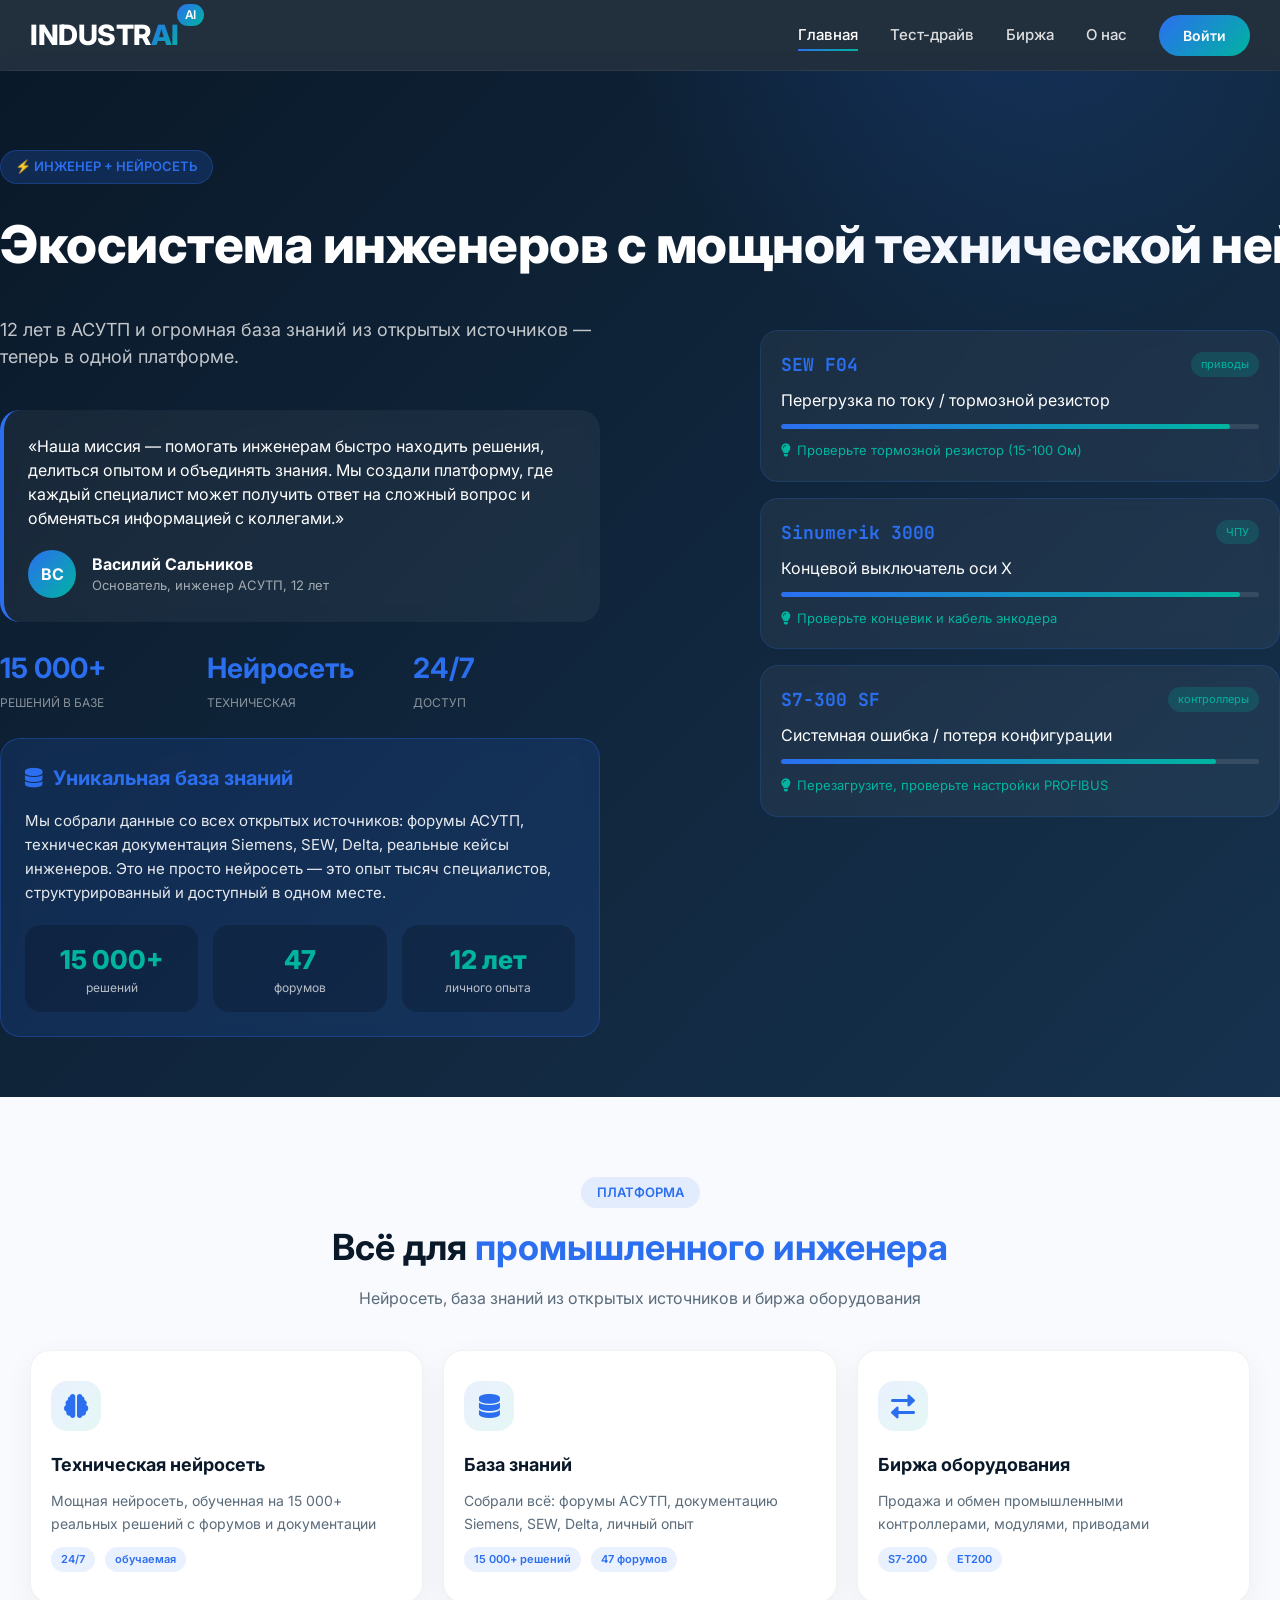
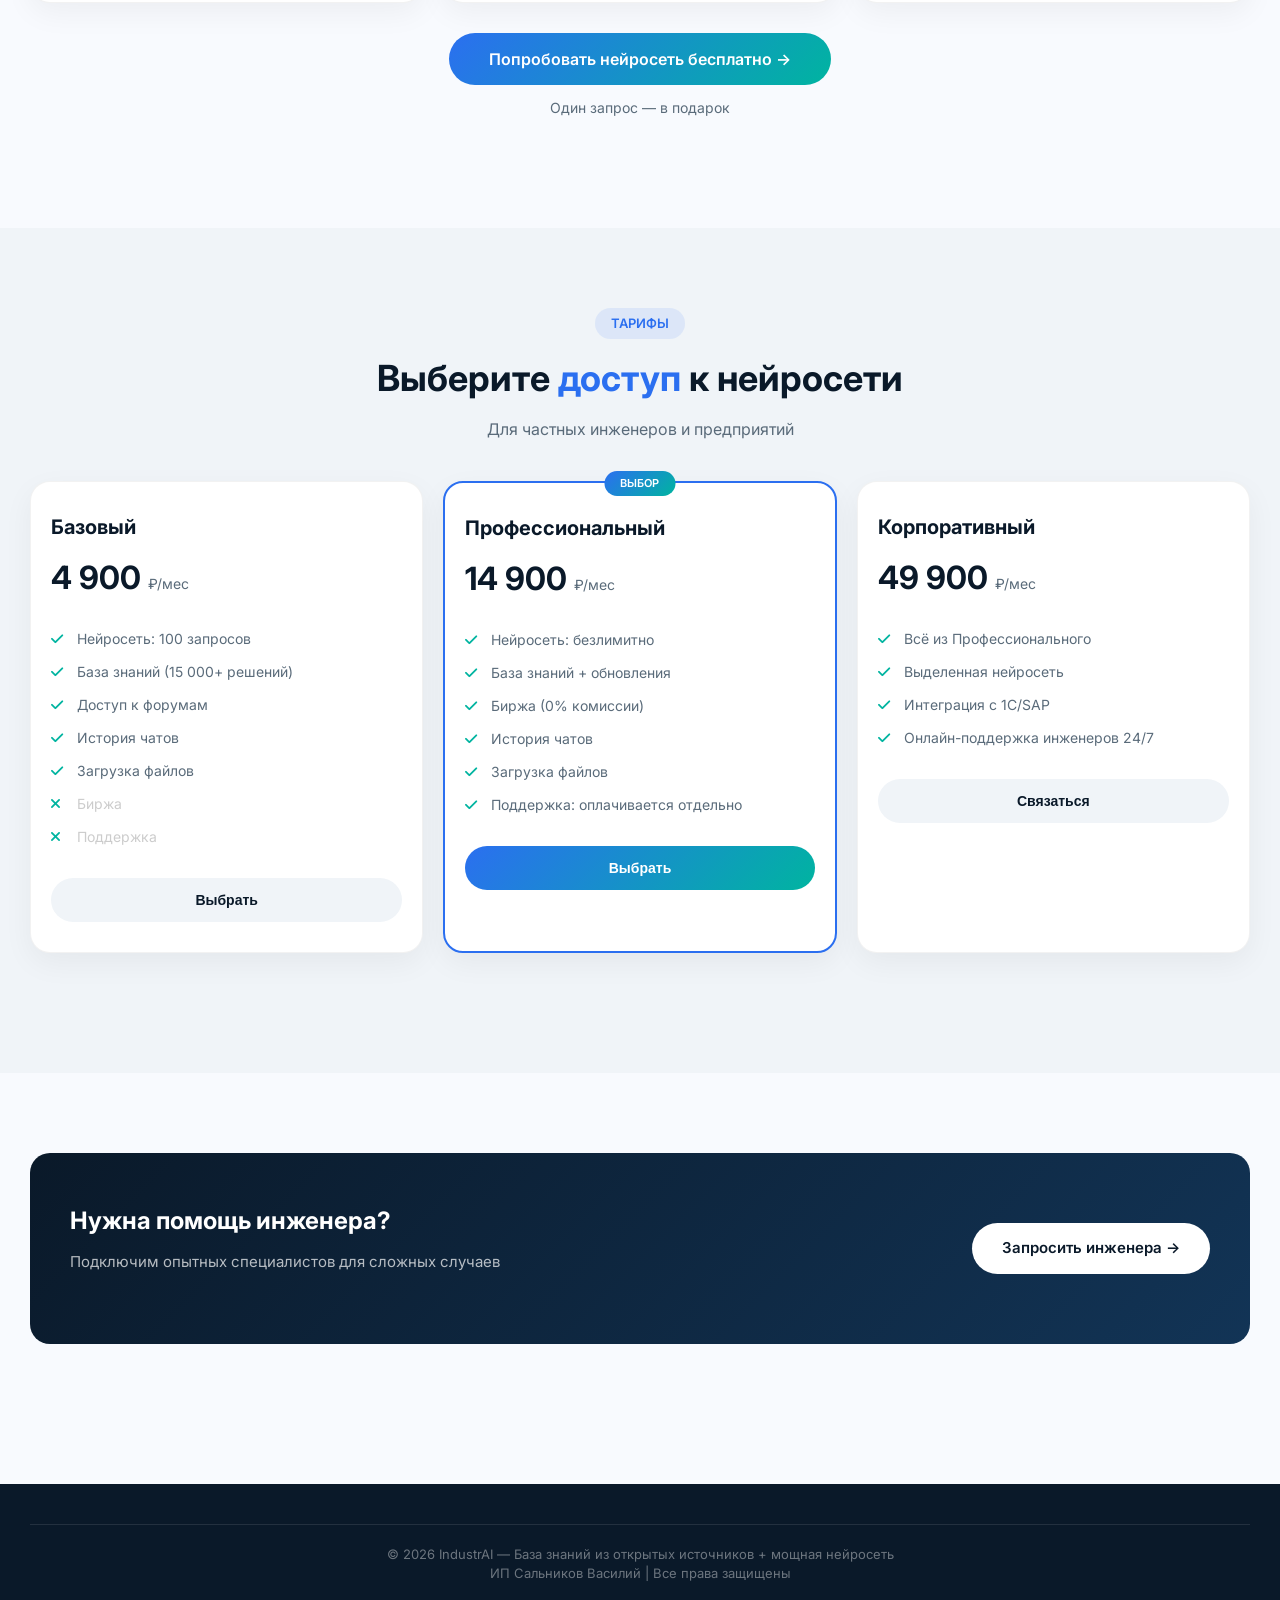
==== index.html @ b63effa8 "Update index.html" ====
<!DOCTYPE html>
<html lang="ru">
<head>
    <meta charset="UTF-8">
    <meta name="viewport" content="width=device-width, initial-scale=1.0, maximum-scale=1.0, user-scalable=yes">
    
    <!-- Мета-теги -->
    <meta name="copyright" content="IndustrAI - Василий Сальников, 2026. Все права защищены">
    <meta name="author" content="Василий Сальников">
    
    <!-- Favicon -->
    <link rel="icon" href="data:image/svg+xml,<svg xmlns='http://www.w3.org/2000/svg' viewBox='0 0 100 100'><rect width='100' height='100' rx='20' fill='%232B6FF0'/><text x='50' y='70' font-size='70' text-anchor='middle' fill='white' font-family='Arial' font-weight='bold'>IA</text></svg>">
    
    <title>IndustrAI — экосистема инженеров</title>
    
    <!-- Fonts -->
    <link rel="preconnect" href="https://fonts.googleapis.com">
    <link rel="preconnect" href="https://fonts.gstatic.com" crossorigin>
    <link href="https://fonts.googleapis.com/css2?family=Inter:wght@300;400;500;600;700;800&family=JetBrains+Mono:wght@400;500&display=swap" rel="stylesheet">
    
    <!-- Font Awesome -->
    <link rel="stylesheet" href="https://cdnjs.cloudflare.com/ajax/libs/font-awesome/6.0.0-beta3/css/all.min.css">
    
    <style>
        /* ===== ОСНОВНЫЕ СТИЛИ ===== */
        * {
            margin: 0;
            padding: 0;
            box-sizing: border-box;
        }
        
        body {
            font-family: 'Inter', sans-serif;
            background-color: #F8FAFE;
            color: #0A1929;
            line-height: 1.5;
            overflow-x: hidden;
            -webkit-tap-highlight-color: transparent;
        }
        
        .container {
            max-width: 1400px;
            margin: 0 auto;
            padding: 0 30px;
        }
        
        @media (min-width: 1600px) {
            .container {
                max-width: 1500px;
            }
        }
        
        /* Анимации */
        @keyframes float {
            0% { transform: translateY(0px); }
            50% { transform: translateY(-8px); }
            100% { transform: translateY(0px); }
        }
        
        @keyframes pulse {
            0% { box-shadow: 0 0 0 0 rgba(43,111,240,0.4); }
            70% { box-shadow: 0 0 0 12px rgba(43,111,240,0); }
            100% { box-shadow: 0 0 0 0 rgba(43,111,240,0); }
        }
        
        @keyframes fadeInUp {
            from { opacity: 0; transform: translateY(30px); }
            to { opacity: 1; transform: translateY(0); }
        }
        
        @keyframes gradientFlow {
            0% { background-position: 0% 50%; }
            50% { background-position: 100% 50%; }
            100% { background-position: 0% 50%; }
        }
        
        /* Навигация */
        .navbar {
            position: fixed;
            top: 0;
            left: 0;
            width: 100%;
            z-index: 1000;
            backdrop-filter: blur(12px);
            background: rgba(10, 25, 41, 0.9);
            border-bottom: 1px solid rgba(255,255,255,0.1);
        }
        
        .nav-container {
            display: flex;
            justify-content: space-between;
            align-items: center;
            height: 70px;
        }
        
        .logo {
            font-size: 24px;
            font-weight: 800;
            color: white;
            text-decoration: none;
            letter-spacing: -0.5px;
            position: relative;
        }
        
        @media (min-width: 768px) {
            .logo {
                font-size: 28px;
            }
        }
        
        .logo span {
            background: linear-gradient(135deg, #2B6FF0, #00B4A0);
            -webkit-background-clip: text;
            -webkit-text-fill-color: transparent;
        }
        
        .logo::after {
            content: 'AI';
            position: absolute;
            top: -10px;
            right: -25px;
            font-size: 12px;
            background: linear-gradient(135deg, #2B6FF0, #00B4A0);
            padding: 2px 8px;
            border-radius: 20px;
            color: white;
            font-weight: 600;
            -webkit-text-fill-color: white;
            animation: float 2s ease-in-out infinite;
        }
        
        .nav-menu {
            display: none;
        }
        
        @media (min-width: 768px) {
            .nav-menu {
                display: flex;
                gap: 32px;
                align-items: center;
            }
        }
        
        .mobile-menu-button {
            display: block;
            color: white;
            font-size: 24px;
            cursor: pointer;
        }
        
        @media (min-width: 768px) {
            .mobile-menu-button {
                display: none;
            }
        }
        
        .nav-link {
            color: rgba(255,255,255,0.85);
            text-decoration: none;
            font-weight: 500;
            transition: 0.3s;
            font-size: 15px;
            cursor: pointer;
            position: relative;
        }
        
        .nav-link::after {
            content: '';
            position: absolute;
            bottom: -5px;
            left: 0;
            width: 0;
            height: 2px;
            background: linear-gradient(135deg, #2B6FF0, #00B4A0);
            transition: width 0.3s;
        }
        
        .nav-link:hover::after,
        .nav-link.active::after {
            width: 100%;
        }
        
        .nav-link:hover,
        .nav-link.active {
            color: white;
        }
        
        .user-info {
            display: flex;
            align-items: center;
            gap: 15px;
        }
        
        .user-name {
            color: white;
            font-size: 14px;
            font-weight: 500;
            background: rgba(255,255,255,0.1);
            padding: 6px 12px;
            border-radius: 30px;
            cursor: pointer;
            transition: 0.3s;
        }
        
        .user-name:hover {
            background: rgba(255,255,255,0.2);
        }
        
        .logout-btn {
            background: rgba(255,255,255,0.15);
            color: white;
            padding: 6px 12px;
            border-radius: 30px;
            font-size: 13px;
            cursor: pointer;
            transition: 0.3s;
            border: 1px solid rgba(255,255,255,0.2);
        }
        
        .logout-btn:hover {
            background: rgba(255,255,255,0.25);
            transform: translateY(-1px);
        }
        
        .nav-button {
            background: linear-gradient(135deg, #2B6FF0, #00B4A0);
            color: white;
            padding: 10px 24px;
            border-radius: 40px;
            text-decoration: none;
            font-weight: 600;
            font-size: 14px;
            transition: 0.3s;
            border: none;
            cursor: pointer;
            animation: pulse 2s infinite;
            display: inline-block;
        }
        
        .nav-button.outline {
            background: transparent;
            border: 2px solid #2B6FF0;
            animation: none;
        }
        
        .nav-button.outline:hover {
            background: rgba(43,111,240,0.1);
        }
        
        /* Мобильное меню */
        .mobile-menu {
            position: fixed;
            top: 70px;
            left: 0;
            width: 100%;
            background: #0A1929;
            padding: 20px;
            transform: translateY(-150%);
            transition: transform 0.3s ease;
            z-index: 999;
            border-bottom: 1px solid rgba(255,255,255,0.1);
        }
        
        .mobile-menu.active {
            transform: translateY(0);
        }
        
        .mobile-menu .nav-link {
            display: block;
            padding: 15px 0;
            font-size: 18px;
            border-bottom: 1px solid rgba(255,255,255,0.1);
        }
        
        .mobile-menu .nav-link:last-child {
            border-bottom: none;
        }
        
        /* Страницы */
        .page {
            padding-top: 70px;
            min-height: 100vh;
        }
        
        /* Баннер подписки */
        .subscription-banner {
            background: linear-gradient(135deg, #2B6FF0, #00B4A0);
            color: white;
            padding: 20px 0;
            margin-top: 70px;
        }
        
        .subscription-banner .container {
            display: flex;
            justify-content: space-between;
            align-items: center;
            flex-wrap: wrap;
            gap: 20px;
        }
        
        .subscription-info {
            flex: 1;
        }
        
        .subscription-title {
            font-size: 20px;
            font-weight: 700;
            margin-bottom: 5px;
        }
        
        .subscription-text {
            font-size: 15px;
            opacity: 0.9;
        }
        
        .subscription-expiry {
            font-size: 14px;
            opacity: 0.8;
            margin-top: 5px;
        }
        
        .subscription-button {
            background: white;
            color: #0A1929;
            padding: 12px 30px;
            border-radius: 40px;
            text-decoration: none;
            font-weight: 600;
            font-size: 15px;
            transition: 0.3s;
            white-space: nowrap;
        }
        
        .subscription-button:hover {
            transform: translateY(-2px);
            box-shadow: 0 5px 15px rgba(0,0,0,0.2);
        }
        
        /* Главная — градиент */
        .gradient-bg {
            background: linear-gradient(-45deg, #0A1929, #123456, #1A3A5A, #0A1929);
            background-size: 400% 400%;
            animation: gradientFlow 15s ease infinite;
            position: relative;
            overflow: hidden;
            color: white;
        }
        
        .gradient-bg::before {
            content: '';
            position: absolute;
            top: -50%;
            right: -10%;
            width: 800px;
            height: 800px;
            background: radial-gradient(circle, rgba(43,111,240,0.2) 0%, transparent 70%);
            border-radius: 50%;
            animation: float 10s ease-in-out infinite;
        }
        
        /* Герой */
        .hero {
            padding: 60px 0 40px;
        }
        
        @media (min-width: 768px) {
            .hero {
                padding: 80px 0 60px;
            }
        }
        
        .hero-grid {
            display: grid;
            grid-template-columns: 1fr;
            gap: 40px;
        }
        
        @media (min-width: 1200px) {
            .hero-grid {
                grid-template-columns: 1fr 1fr;
                gap: 60px;
                align-items: start;
            }
        }
        
        .hero-left {
            display: flex;
            flex-direction: column;
            gap: 25px;
        }
        
        .hero-right {
            display: flex;
            flex-direction: column;
            gap: 20px;
            margin-top: 180px;
        }
        
        @media (max-width: 1199px) {
            .hero-right {
                margin-top: 0;
            }
        }
        
        .hero-label {
            display: inline-block;
            background: rgba(43,111,240,0.2);
            backdrop-filter: blur(5px);
            padding: 6px 14px;
            border-radius: 40px;
            font-size: 13px;
            font-weight: 600;
            color: #2B6FF0;
            margin-bottom: 5px;
            border: 1px solid rgba(43,111,240,0.3);
            align-self: flex-start;
        }
        
        .hero h1 {
            font-size: 36px;
            font-weight: 800;
            line-height: 1.2;
            margin-bottom: 15px;
            letter-spacing: -0.5px;
            max-width: 600px;
        }
        
        @media (min-width: 768px) {
            .hero h1 {
                font-size: 44px;
                max-width: 650px;
            }
        }
        
        @media (min-width: 1200px) {
            .hero h1 {
                font-size: 52px;
                max-width: 700px;
                white-space: nowrap;
            }
        }
        
        .hero h1 span {
            background: linear-gradient(135deg, #2B6FF0, #00B4A0);
            -webkit-background-clip: text;
            -webkit-text-fill-color: transparent;
        }
        
        .hero-description {
            font-size: 16px;
            color: rgba(255,255,255,0.75);
            margin-bottom: 15px;
            max-width: 600px;
        }
        
        @media (min-width: 768px) {
            .hero-description {
                font-size: 18px;
            }
        }
        
        /* Блок истории */
        .story-block {
            background: rgba(255,255,255,0.05);
            backdrop-filter: blur(8px);
            border-radius: 20px;
            padding: 24px;
            border-left: 4px solid #2B6FF0;
            max-width: 600px;
        }
        
        .story-author {
            display: flex;
            align-items: center;
            gap: 16px;
            margin-top: 20px;
        }
        
        .author-photo {
            width: 48px;
            height: 48px;
            border-radius: 50%;
            background: linear-gradient(135deg, #2B6FF0, #00B4A0);
            display: flex;
            align-items: center;
            justify-content: center;
            font-weight: 700;
            flex-shrink: 0;
        }
        
        /* Статистика */
        .hero-stats {
            display: flex;
            flex-wrap: wrap;
            gap: 20px;
            max-width: 600px;
        }
        
        .stat-item {
            flex: 1 1 100px;
        }
        
        .stat-number {
            font-size: 28px;
            font-weight: 700;
            color: #2B6FF0;
        }
        
        .stat-label {
            font-size: 12px;
            color: rgba(255,255,255,0.5);
            text-transform: uppercase;
        }
        
        /* Блок базы знаний */
        .knowledge-block {
            background: rgba(43,111,240,0.15);
            backdrop-filter: blur(8px);
            border-radius: 20px;
            padding: 24px;
            border: 1px solid rgba(43,111,240,0.3);
            max-width: 600px;
        }
        
        .knowledge-block h3 {
            font-size: 20px;
            font-weight: 700;
            margin-bottom: 16px;
            color: #2B6FF0;
            display: flex;
            align-items: center;
            gap: 10px;
        }
        
        .knowledge-block p {
            margin-bottom: 16px;
            font-size: 15px;
            line-height: 1.6;
            color: rgba(255,255,255,0.9);
        }
        
        .knowledge-stats {
            display: flex;
            flex-wrap: wrap;
            gap: 15px;
            margin-top: 20px;
        }
        
        .knowledge-stat-item {
            flex: 1 1 120px;
            background: rgba(0,0,0,0.2);
            border-radius: 16px;
            padding: 15px;
            text-align: center;
        }
        
        .knowledge-stat-number {
            font-size: 26px;
            font-weight: 800;
            color: #00B4A0;
        }
        
        .knowledge-stat-label {
            font-size: 12px;
            opacity: 0.7;
        }
        
        /* Карточки ошибок */
        .error-cards {
            display: flex;
            flex-direction: column;
            gap: 16px;
        }
        
        .error-card {
            background: rgba(255,255,255,0.05);
            backdrop-filter: blur(8px);
            border-radius: 18px;
            padding: 20px;
            border: 1px solid rgba(43,111,240,0.2);
            transition: all 0.3s;
            cursor: pointer;
        }
        
        .error-card:hover {
            transform: translateX(-5px);
            border-color: #2B6FF0;
            box-shadow: 0 10px 20px rgba(43,111,240,0.2);
            background: rgba(43,111,240,0.1);
        }
        
        .error-header {
            display: flex;
            justify-content: space-between;
            align-items: center;
            margin-bottom: 10px;
            flex-wrap: wrap;
            gap: 8px;
        }
        
        .error-code {
            font-family: 'JetBrains Mono', monospace;
            font-size: 18px;
            font-weight: 700;
            color: #2B6FF0;
        }
        
        .error-tag {
            background: rgba(0,180,160,0.2);
            padding: 4px 10px;
            border-radius: 40px;
            font-size: 11px;
            color: #00B4A0;
        }
        
        .error-progress {
            height: 5px;
            background: rgba(255,255,255,0.1);
            border-radius: 3px;
            overflow: hidden;
            margin: 12px 0;
        }
        
        .progress-bar {
            height: 100%;
            background: linear-gradient(90deg, #2B6FF0, #00B4A0);
            border-radius: 3px;
        }
        
        .error-solution {
            font-size: 13px;
            color: #00B4A0;
            display: flex;
            align-items: center;
            gap: 6px;
        }
        
        /* Секции */
        .section {
            padding: 60px 0;
        }
        
        @media (min-width: 768px) {
            .section {
                padding: 80px 0;
            }
        }
        
        .section-header {
            text-align: center;
            margin-bottom: 40px;
        }
        
        .section-label {
            display: inline-block;
            background: rgba(43,111,240,0.1);
            padding: 6px 16px;
            border-radius: 40px;
            font-size: 13px;
            font-weight: 600;
            color: #2B6FF0;
            margin-bottom: 12px;
        }
        
        .section h2 {
            font-size: 28px;
            font-weight: 700;
            margin-bottom: 12px;
        }
        
        @media (min-width: 768px) {
            .section h2 {
                font-size: 36px;
            }
        }
        
        .section h2 span {
            color: #2B6FF0;
        }
        
        .section-subtitle {
            font-size: 16px;
            color: #5A6B7A;
            padding: 0 15px;
        }
        
        /* Карточки возможностей */
        .features-grid {
            display: grid;
            grid-template-columns: 1fr;
            gap: 20px;
            margin: 30px 0;
        }
        
        @media (min-width: 640px) {
            .features-grid {
                grid-template-columns: repeat(2, 1fr);
            }
        }
        
        @media (min-width: 1024px) {
            .features-grid {
                grid-template-columns: repeat(3, 1fr);
            }
        }
        
        .feature-card {
            background: white;
            border-radius: 20px;
            padding: 30px 20px;
            box-shadow: 0 10px 30px rgba(0,0,0,0.05);
            border: 1px solid rgba(0,0,0,0.05);
            transition: 0.3s;
        }
        
        .feature-card:hover {
            transform: translateY(-5px);
            box-shadow: 0 20px 40px rgba(43,111,240,0.1);
            border-color: #2B6FF0;
        }
        
        .feature-icon {
            width: 50px;
            height: 50px;
            background: linear-gradient(135deg, rgba(43,111,240,0.1), rgba(0,180,160,0.1));
            border-radius: 16px;
            display: flex;
            align-items: center;
            justify-content: center;
            margin-bottom: 20px;
            transition: 0.3s;
        }
        
        .feature-card:hover .feature-icon {
            background: linear-gradient(135deg, #2B6FF0, #00B4A0);
        }
        
        .feature-card:hover .feature-icon i {
            color: white;
        }
        
        .feature-icon i {
            font-size: 24px;
            color: #2B6FF0;
            transition: 0.3s;
        }
        
        .feature-card h3 {
            font-size: 18px;
            font-weight: 700;
            margin-bottom: 12px;
        }
        
        .feature-card p {
            color: #5A6B7A;
            font-size: 14px;
            line-height: 1.6;
        }
        
        .feature-tag {
            display: inline-block;
            background: rgba(43,111,240,0.1);
            padding: 4px 10px;
            border-radius: 40px;
            font-size: 11px;
            font-weight: 600;
            color: #2B6FF0;
            margin-right: 6px;
            margin-top: 12px;
        }
        
        /* Тарифы */
        .pricing-grid {
            display: grid;
            grid-template-columns: 1fr;
            gap: 20px;
            margin: 40px 0;
        }
        
        @media (min-width: 768px) {
            .pricing-grid {
                grid-template-columns: repeat(2, 1fr);
            }
        }
        
        @media (min-width: 1024px) {
            .pricing-grid {
                grid-template-columns: repeat(3, 1fr);
            }
        }
        
        .pricing-card {
            background: white;
            border-radius: 20px;
            padding: 30px 20px;
            box-shadow: 0 10px 30px rgba(0,0,0,0.05);
            border: 1px solid rgba(0,0,0,0.05);
            position: relative;
            transition: 0.3s;
        }
        
        .pricing-card:hover {
            transform: translateY(-5px);
            box-shadow: 0 20px 40px rgba(43,111,240,0.1);
        }
        
        .pricing-card.popular {
            border: 2px solid #2B6FF0;
        }
        
        .popular-badge {
            position: absolute;
            top: -12px;
            left: 50%;
            transform: translateX(-50%);
            background: linear-gradient(135deg, #2B6FF0, #00B4A0);
            color: white;
            padding: 4px 16px;
            border-radius: 40px;
            font-size: 11px;
            font-weight: 600;
            animation: float 3s ease-in-out infinite;
        }
        
        .pricing-card h3 {
            font-size: 20px;
            font-weight: 700;
            margin-bottom: 12px;
        }
        
        .price {
            font-size: 32px;
            font-weight: 700;
            margin-bottom: 20px;
        }
        
        .price small {
            font-size: 14px;
            font-weight: 400;
            color: #5A6B7A;
        }
        
        .pricing-features {
            list-style: none;
            margin-bottom: 25px;
        }
        
        .pricing-features li {
            padding: 6px 0;
            color: #5A6B7A;
            font-size: 14px;
            display: flex;
            align-items: center;
            gap: 8px;
        }
        
        .pricing-features i {
            color: #00B4A0;
            width: 18px;
        }
        
        .pricing-button {
            display: block;
            text-align: center;
            padding: 14px;
            border-radius: 40px;
            text-decoration: none;
            font-weight: 600;
            font-size: 14px;
            transition: 0.3s;
            cursor: pointer;
            border: none;
            width: 100%;
        }
        
        .pricing-button.basic {
            background: #F0F4F8;
            color: #0A1929;
        }
        
        .pricing-button.premium {
            background: linear-gradient(135deg, #2B6FF0, #00B4A0);
            color: white;
        }
        
        .pricing-button:hover {
            transform: translateY(-2px);
            box-shadow: 0 5px 15px rgba(43,111,240,0.2);
        }
        
        /* Блок поддержки */
        .support-section {
            background: linear-gradient(135deg, #0A1929 0%, #123456 100%);
            color: white;
            border-radius: 20px;
            padding: 40px 20px;
            text-align: center;
        }
        
        @media (min-width: 768px) {
            .support-section {
                padding: 50px 40px;
                display: flex;
                justify-content: space-between;
                align-items: center;
                text-align: left;
            }
        }
        
        .support-content h2 {
            font-size: 24px;
            font-weight: 700;
            margin-bottom: 12px;
        }
        
        .support-content p {
            color: rgba(255,255,255,0.7);
            margin-bottom: 20px;
            font-size: 15px;
        }
        
        .support-button {
            background: white;
            color: #0A1929;
            padding: 14px 30px;
            border-radius: 40px;
            text-decoration: none;
            font-weight: 600;
            font-size: 15px;
            display: inline-block;
            transition: 0.3s;
            cursor: pointer;
        }
        
        .support-button:hover {
            transform: translateY(-2px);
            box-shadow: 0 10px 20px rgba(255,255,255,0.2);
        }
        
        /* Страница "О нас" */
        .about-hero {
            background: linear-gradient(135deg, #0A1929, #1A2A3A);
            color: white;
            padding: 60px 0;
            text-align: center;
        }
        
        .about-hero h1 {
            font-size: 42px;
            font-weight: 800;
            margin-bottom: 20px;
        }
        
        .about-hero p {
            font-size: 18px;
            opacity: 0.8;
            max-width: 700px;
            margin: 0 auto;
        }
        
        .about-content {
            padding: 60px 0;
            background: white;
        }
        
        .about-grid {
            display: grid;
            grid-template-columns: 1fr 1fr;
            gap: 50px;
            margin-bottom: 60px;
        }
        
        @media (max-width: 768px) {
            .about-grid {
                grid-template-columns: 1fr;
                gap: 30px;
            }
        }
        
        .about-text h2 {
            font-size: 28px;
            font-weight: 700;
            margin-bottom: 20px;
            color: #0A1929;
        }
        
        .about-text h2 span {
            color: #2B6FF0;
        }
        
        .about-text p {
            color: #5A6B7A;
            margin-bottom: 20px;
            font-size: 16px;
            line-height: 1.7;
        }
        
        .about-stats {
            display: flex;
            gap: 30px;
            margin-top: 30px;
        }
        
        .about-stat-item {
            text-align: center;
        }
        
        .about-stat-number {
            font-size: 36px;
            font-weight: 800;
            color: #2B6FF0;
        }
        
        .about-stat-label {
            font-size: 14px;
            color: #5A6B7A;
        }
        
        .expertise-list {
            list-style: none;
            background: #F8FAFE;
            border-radius: 20px;
            padding: 30px;
        }
        
        .expertise-list li {
            padding: 12px 0;
            border-bottom: 1px solid #E0E8F0;
            display: flex;
            align-items: center;
            gap: 10px;
        }
        
        .expertise-list li:last-child {
            border-bottom: none;
        }
        
        .expertise-list i {
            color: #00B4A0;
            width: 24px;
        }
        
        /* Форма обратной связи */
        .feedback-form {
            max-width: 600px;
            margin: 40px auto;
            background: #F8FAFE;
            border-radius: 30px;
            padding: 40px;
            box-shadow: 0 20px 40px rgba(0,0,0,0.05);
        }
        
        .feedback-form h3 {
            font-size: 24px;
            font-weight: 700;
            margin-bottom: 20px;
            text-align: center;
        }
        
        .feedback-form h3 span {
            color: #2B6FF0;
        }
        
        .form-group {
            margin-bottom: 20px;
        }
        
        .form-group label {
            display: block;
            font-weight: 600;
            margin-bottom: 8px;
            font-size: 14px;
        }
        
        .form-control {
            width: 100%;
            padding: 14px 18px;
            border: 2px solid #E0E8F0;
            border-radius: 16px;
            font-family: 'Inter', sans-serif;
            font-size: 15px;
            transition: 0.3s;
        }
        
        .form-control:focus {
            outline: none;
            border-color: #2B6FF0;
        }
        
        textarea.form-control {
            min-height: 120px;
            resize: vertical;
        }
        
        .form-submit {
            background: linear-gradient(135deg, #2B6FF0, #00B4A0);
            color: white;
            border: none;
            padding: 16px;
            border-radius: 40px;
            font-weight: 600;
            font-size: 16px;
            cursor: pointer;
            width: 100%;
            transition: 0.3s;
        }
        
        .form-submit:hover {
            transform: translateY(-2px);
            box-shadow: 0 10px 20px rgba(43,111,240,0.3);
        }
        
        /* Тест-драйв и Нейросеть */
        .test-hero {
            background: linear-gradient(135deg, #0A1929, #1A2A3A);
            color: white;
            padding: 40px 0;
            text-align: center;
        }
        
        .test-hero h1 {
            font-size: 28px;
            font-weight: 800;
            margin-bottom: 12px;
        }
        
        @media (min-width: 768px) {
            .test-hero h1 {
                font-size: 36px;
            }
        }
        
        /* Чат */
        .chat-container {
            max-width: 1200px;
            margin: -30px auto 40px;
            background: white;
            border-radius: 24px;
            box-shadow: 0 20px 40px rgba(0,0,0,0.2);
            overflow: hidden;
            display: grid;
            grid-template-columns: 280px 1fr;
        }
        
        @media (max-width: 768px) {
            .chat-container {
                grid-template-columns: 1fr;
            }
        }
        
        /* Боковая панель с историей */
        .chat-sidebar {
            background: #0A1929;
            color: white;
            padding: 20px;
            border-right: 1px solid rgba(255,255,255,0.1);
            height: 600px;
            overflow-y: auto;
        }
        
        .sidebar-header {
            display: flex;
            justify-content: space-between;
            align-items: center;
            margin-bottom: 20px;
            padding-bottom: 15px;
            border-bottom: 1px solid rgba(255,255,255,0.1);
        }
        
        .sidebar-header h3 {
            font-size: 16px;
            font-weight: 600;
        }
        
        .new-chat-btn {
            background: rgba(255,255,255,0.1);
            border: none;
            color: white;
            width: 32px;
            height: 32px;
            border-radius: 50%;
            cursor: pointer;
            transition: 0.3s;
        }
        
        .new-chat-btn:hover {
            background: rgba(255,255,255,0.2);
            transform: rotate(90deg);
        }
        
        .history-list {
            display: flex;
            flex-direction: column;
            gap: 10px;
        }
        
        .history-item {
            background: rgba(255,255,255,0.05);
            border-radius: 12px;
            padding: 12px;
            cursor: pointer;
            transition: 0.3s;
            position: relative;
        }
        
        .history-item:hover {
            background: rgba(255,255,255,0.1);
        }
        
        .history-item.active {
            background: rgba(43,111,240,0.3);
            border-left: 3px solid #2B6FF0;
        }
        
        .history-item-title {
            font-size: 14px;
            font-weight: 600;
            margin-bottom: 4px;
            white-space: nowrap;
            overflow: hidden;
            text-overflow: ellipsis;
            padding-right: 25px;
        }
        
        .history-item-date {
            font-size: 11px;
            opacity: 0.5;
        }
        
        .delete-history {
            position: absolute;
            top: 8px;
            right: 8px;
            width: 20px;
            height: 20px;
            border-radius: 50%;
            background: rgba(255,255,255,0.1);
            border: none;
            color: white;
            font-size: 12px;
            cursor: pointer;
            display: none;
            align-items: center;
            justify-content: center;
        }
        
        .history-item:hover .delete-history {
            display: flex;
        }
        
        .delete-history:hover {
            background: rgba(255,255,255,0.2);
            color: #ff5f56;
        }
        
        /* Основная область чата */
        .chat-main {
            display: flex;
            flex-direction: column;
            height: 600px;
        }
        
        .chat-header {
            background: #0A1929;
            color: white;
            padding: 15px 20px;
            display: flex;
            align-items: center;
            gap: 12px;
            border-bottom: 1px solid rgba(255,255,255,0.1);
        }
        
        .chat-avatar {
            width: 40px;
            height: 40px;
            background: linear-gradient(135deg, #2B6FF0, #00B4A0);
            border-radius: 50%;
            display: flex;
            align-items: center;
            justify-content: center;
            font-weight: 700;
            font-size: 16px;
            flex-shrink: 0;
        }
        
        .chat-title h3 {
            font-size: 16px;
            margin-bottom: 2px;
        }
        
        .chat-title p {
            font-size: 12px;
            opacity: 0.6;
        }
        
        .query-counter {
            margin-left: auto;
            background: rgba(255,255,255,0.1);
            padding: 6px 12px;
            border-radius: 30px;
            font-size: 12px;
            border: 1px solid rgba(255,255,255,0.2);
        }
        
        .chat-messages {
            flex: 1;
            padding: 20px;
            overflow-y: auto;
            background: #F8FAFE;
        }
        
        .message {
            display: flex;
            gap: 12px;
            margin-bottom: 20px;
        }
        
        .message-avatar {
            width: 36px;
            height: 36px;
            border-radius: 50%;
            background: #E0E8F0;
            display: flex;
            align-items: center;
            justify-content: center;
            font-weight: 600;
            font-size: 13px;
            flex-shrink: 0;
        }
        
        .message.user .message-avatar {
            background: #0A1929;
            color: white;
        }
        
        .message.bot .message-avatar {
            background: linear-gradient(135deg, #2B6FF0, #00B4A0);
            color: white;
        }
        
        .message-content {
            background: white;
            padding: 14px 18px;
            border-radius: 18px;
            max-width: 70%;
            font-size: 14px;
            line-height: 1.6;
            box-shadow: 0 2px 8px rgba(0,0,0,0.05);
        }
        
        .message.bot .message-content {
            border-left: 3px solid #2B6FF0;
            font-family: 'JetBrains Mono', monospace;
            background: #F5F7FA;
        }
        
        .message.user .message-content {
            background: #2B6FF0;
            color: white;
            margin-left: auto;
        }
        
        .message.user {
            flex-direction: row-reverse;
        }
        
        .message-attachment {
            margin-top: 10px;
            padding: 10px;
            background: rgba(255,255,255,0.1);
            border-radius: 10px;
            display: flex;
            align-items: center;
            gap: 10px;
            font-size: 12px;
        }
        
        .message-attachment i {
            font-size: 16px;
        }
        
        .chat-input-area {
            padding: 15px 20px;
            background: white;
            border-top: 1px solid #E0E8F0;
        }
        
        .chat-input-wrapper {
            display: flex;
            gap: 10px;
            align-items: center;
        }
        
        .chat-input {
            flex: 1;
            padding: 12px 16px;
            border: 2px solid #E0E8F0;
            border-radius: 40px;
            font-family: 'Inter', sans-serif;
            font-size: 14px;
            transition: 0.3s;
        }
        
        .chat-input:focus {
            outline: none;
            border-color: #2B6FF0;
        }
        
        .attach-btn {
            width: 44px;
            height: 44px;
            border-radius: 50%;
            background: #F0F4F8;
            border: 2px solid #E0E8F0;
            color: #5A6B7A;
            font-size: 16px;
            cursor: pointer;
            display: flex;
            align-items: center;
            justify-content: center;
            transition: 0.3s;
        }
        
        .attach-btn:hover {
            background: #2B6FF0;
            color: white;
            border-color: #2B6FF0;
        }
        
        .chat-send {
            width: 44px;
            height: 44px;
            border-radius: 50%;
            background: linear-gradient(135deg, #2B6FF0, #00B4A0);
            color: white;
            border: none;
            font-size: 16px;
            cursor: pointer;
            display: flex;
            align-items: center;
            justify-content: center;
            flex-shrink: 0;
            transition: 0.3s;
        }
        
        .chat-send:hover {
            transform: scale(1.1);
        }
        
        /* Биржа */
        .marketplace-hero {
            background: linear-gradient(135deg, #0A1929, #1A2A3A);
            color: white;
            padding: 40px 0;
            text-align: center;
        }
        
        .marketplace-hero h1 {
            font-size: 28px;
            font-weight: 800;
            margin-bottom: 12px;
        }
        
        .marketplace-tabs {
            display: flex;
            justify-content: center;
            gap: 10px;
            margin: 30px 0 20px;
            flex-wrap: wrap;
        }
        
        .tab-button {
            padding: 10px 20px;
            border-radius: 40px;
            font-weight: 600;
            font-size: 14px;
            cursor: pointer;
            transition: 0.3s;
            border: 2px solid transparent;
        }
        
        .tab-button.active {
            background: #2B6FF0;
            color: white;
        }
        
        .tab-button:not(.active) {
            background: white;
            color: #0A1929;
            border: 2px solid #E0E8F0;
        }
        
        .tab-button:not(.active):hover {
            border-color: #2B6FF0;
            transform: translateY(-2px);
        }
        
        .tab-content {
            display: none;
        }
        
        .tab-content.active {
            display: block;
        }
        
        .items-grid {
            display: grid;
            grid-template-columns: repeat(2, 1fr);
            gap: 15px;
            margin-bottom: 40px;
        }
        
        @media (min-width: 640px) {
            .items-grid {
                grid-template-columns: repeat(3, 1fr);
            }
        }
        
        @media (min-width: 1024px) {
            .items-grid {
                grid-template-columns: repeat(4, 1fr);
            }
        }
        
        .item-card {
            background: white;
            border-radius: 16px;
            overflow: hidden;
            box-shadow: 0 5px 15px rgba(0,0,0,0.05);
            transition: 0.3s;
            cursor: pointer;
            position: relative;
        }
        
        .item-card:hover {
            transform: translateY(-5px);
            box-shadow: 0 15px 30px rgba(43,111,240,0.1);
        }
        
        .item-badge {
            position: absolute;
            top: 10px;
            right: 10px;
            background: linear-gradient(135deg, #00B4A0, #2B6FF0);
            color: white;
            padding: 4px 8px;
            border-radius: 20px;
            font-size: 10px;
            font-weight: 600;
            z-index: 2;
        }
        
        .item-image {
            height: 120px;
            background: #F0F4F8;
            display: flex;
            align-items: center;
            justify-content: center;
            color: #2B6FF0;
            font-size: 36px;
            position: relative;
        }
        
        .item-details {
            padding: 15px;
        }
        
        .item-category {
            font-size: 11px;
            color: #2B6FF0;
            font-weight: 600;
            text-transform: uppercase;
            margin-bottom: 4px;
        }
        
        .item-title {
            font-weight: 700;
            font-size: 14px;
            margin-bottom: 4px;
            line-height: 1.4;
        }
        
        .item-status {
            font-size: 11px;
            color: #00B4A0;
            font-weight: 600;
            margin-bottom: 8px;
        }
        
        .item-price-block {
            display: flex;
            justify-content: space-between;
            align-items: center;
            margin-top: 8px;
        }
        
        .item-price {
            font-size: 16px;
            font-weight: 700;
            color: #00B4A0;
        }
        
        .item-buy {
            background: #2B6FF0;
            color: white;
            border: none;
            padding: 6px 12px;
            border-radius: 30px;
            font-weight: 600;
            font-size: 11px;
            cursor: pointer;
            transition: 0.3s;
            pointer-events: none;
        }
        
        .add-form {
            max-width: 600px;
            margin: 30px auto;
            background: white;
            border-radius: 24px;
            padding: 30px 20px;
            box-shadow: 0 10px 30px rgba(0,0,0,0.1);
        }
        
        .seller-cabinet {
            background: white;
            border-radius: 24px;
            padding: 30px 20px;
            margin: 30px 0;
            box-shadow: 0 10px 30px rgba(0,0,0,0.1);
        }
        
        .seller-item {
            display: flex;
            flex-direction: column;
            gap: 10px;
            padding: 15px;
            border-bottom: 1px solid #E0E8F0;
        }
        
        @media (min-width: 640px) {
            .seller-item {
                flex-direction: row;
                align-items: center;
                gap: 20px;
            }
        }
        
        .seller-item:last-child {
            border-bottom: none;
        }
        
        .seller-item-image {
            width: 50px;
            height: 50px;
            background: #F0F4F8;
            border-radius: 10px;
            display: flex;
            align-items: center;
            justify-content: center;
            color: #2B6FF0;
            font-size: 24px;
            flex-shrink: 0;
        }
        
        /* Модальное окно */
        .modal {
            display: none;
            position: fixed;
            top: 0;
            left: 0;
            width: 100%;
            height: 100%;
            background: rgba(0,0,0,0.8);
            z-index: 2000;
            align-items: center;
            justify-content: center;
            padding: 20px;
        }
        
        .modal.active {
            display: flex;
        }
        
        .modal-content {
            background: white;
            border-radius: 24px;
            padding: 30px 20px;
            max-width: 450px;
            width: 100%;
            position: relative;
        }
        
        .modal-close {
            position: absolute;
            top: 15px;
            right: 20px;
            font-size: 24px;
            cursor: pointer;
            color: #5A6B7A;
            transition: 0.3s;
        }
        
        .modal-close:hover {
            color: #2B6FF0;
            transform: scale(1.1);
        }
        
        .modal h3 {
            font-size: 22px;
            font-weight: 700;
            margin-bottom: 15px;
        }
        
        .modal p {
            color: #5A6B7A;
            margin-bottom: 25px;
            font-size: 14px;
        }
        
        .modal-input {
            width: 100%;
            padding: 14px 18px;
            border: 2px solid #E0E8F0;
            border-radius: 40px;
            font-family: 'Inter', sans-serif;
            font-size: 15px;
            margin-bottom: 20px;
        }
        
        .modal-input:focus {
            outline: none;
            border-color: #2B6FF0;
        }
        
        .modal-button {
            background: linear-gradient(135deg, #2B6FF0, #00B4A0);
            color: white;
            border: none;
            padding: 14px;
            border-radius: 40px;
            font-weight: 600;
            font-size: 15px;
            cursor: pointer;
            width: 100%;
            transition: 0.3s;
        }
        
        .modal-button:hover {
            transform: translateY(-2px);
            box-shadow: 0 10px 20px rgba(43,111,240,0.3);
        }
        
        /* Модальное окно подтверждения */
        .confirm-modal {
            display: none;
            position: fixed;
            top: 0;
            left: 0;
            width: 100%;
            height: 100%;
            background: rgba(0,0,0,0.8);
            z-index: 2500;
            align-items: center;
            justify-content: center;
            padding: 20px;
        }
        
        .confirm-modal.active {
            display: flex;
        }
        
        .confirm-content {
            background: white;
            border-radius: 24px;
            padding: 30px;
            max-width: 400px;
            width: 100%;
            position: relative;
        }
        
        .confirm-content h3 {
            font-size: 22px;
            font-weight: 700;
            margin-bottom: 15px;
        }
        
        .confirm-content p {
            color: #5A6B7A;
            margin-bottom: 25px;
        }
        
        .confirm-buttons {
            display: flex;
            gap: 15px;
        }
        
        .confirm-button {
            flex: 1;
            padding: 14px;
            border-radius: 40px;
            font-weight: 600;
            font-size: 14px;
            cursor: pointer;
            border: none;
            transition: 0.3s;
        }
        
        .confirm-button.yes {
            background: linear-gradient(135deg, #2B6FF0, #00B4A0);
            color: white;
        }
        
        .confirm-button.no {
            background: #F0F4F8;
            color: #0A1929;
        }
        
        .confirm-button:hover {
            transform: translateY(-2px);
        }
        
        /* Уведомление */
        .notification {
            position: fixed;
            top: 80px;
            left: 20px;
            right: 20px;
            background: white;
            border-left: 4px solid #00B4A0;
            padding: 16px 20px;
            border-radius: 12px;
            box-shadow: 0 10px 30px rgba(0,0,0,0.2);
            z-index: 2000;
            animation: slideIn 0.3s ease, fadeOut 0.3s ease 4.5s forwards;
            max-width: 400px;
            margin: 0 auto;
        }
        
        @keyframes slideIn {
            from { transform: translateY(-100%); opacity: 0; }
            to { transform: translateY(0); opacity: 1; }
        }
        
        @keyframes fadeOut {
            to { opacity: 0; transform: translateY(-100%); }
        }
        
        /* Футер */
        .footer {
            background: #0A1929;
            color: white;
            padding: 40px 0 20px;
            margin-top: 60px;
        }
        
        .footer-bottom {
            text-align: center;
            padding-top: 20px;
            border-top: 1px solid rgba(255,255,255,0.1);
            color: rgba(255,255,255,0.4);
            font-size: 13px;
        }
    </style>
</head>
<body>
    <!-- Мобильное меню -->
    <div class="mobile-menu" id="mobileMenu">
        <a href="#" class="nav-link" onclick="showPage('home'); closeMobileMenu(); return false;">Главная</a>
        <a href="#" class="nav-link" onclick="showPage('test'); closeMobileMenu(); return false;">Тест-драйв</a>
        <a href="#" class="nav-link" onclick="showPage('marketplace'); closeMobileMenu(); return false;">Биржа</a>
        <a href="#" class="nav-link" onclick="showPage('about'); closeMobileMenu(); return false;">О нас</a>
        <a href="#" class="nav-link" onclick="window.location.href='login.html'; closeMobileMenu(); return false;">Войти</a>
    </div>

    <!-- Навигация -->
    <nav class="navbar">
        <div class="container nav-container">
            <a href="#" class="logo" onclick="showPage('home'); return false;">INDUSTR<span>AI</span></a>
            <div class="nav-menu">
                <a href="#" class="nav-link active" onclick="showPage('home'); return false;">Главная</a>
                <a href="#" class="nav-link" id="testDriveLink" onclick="showPage('test'); return false;">Тест-драйв</a>
                <a href="#" class="nav-link" onclick="showPage('marketplace'); return false;">Биржа</a>
                <a href="#" class="nav-link" onclick="showPage('about'); return false;">О нас</a>
                <div id="userMenu" style="display: none; align-items: center; gap: 15px;">
                    <span class="user-name" id="userNameDisplay" onclick="showPage('profile')"></span>
                    <span class="logout-btn" onclick="logout()">Выйти</span>
                </div>
                <a href="#" class="nav-button" id="loginBtn" onclick="window.location.href='login.html'">Войти</a>
            </div>
            <div class="mobile-menu-button" onclick="toggleMobileMenu()">
                <i class="fas fa-bars"></i>
            </div>
        </div>
    </nav>

    <!-- Баннер подписки (показывается только авторизованным) -->
    <div id="subscriptionBanner" class="subscription-banner" style="display: none;">
        <div class="container">
            <div class="subscription-info">
                <div class="subscription-title" id="subscriptionTitle">✓ Подписка активна</div>
                <div class="subscription-text" id="subscriptionText">Спасибо за приобретение подписки! Теперь у вас есть неограниченный доступ к технической нейросети.</div>
                <div class="subscription-expiry" id="subscriptionExpiry"></div>
            </div>
            <a href="#" class="subscription-button" onclick="showPage('profile'); return false;">Перейти в нейросеть →</a>
        </div>
    </div>

    <!-- Модальное окно подтверждения оплаты -->
    <div class="confirm-modal" id="confirmModal">
        <div class="confirm-content">
            <h3 id="confirmTitle">Подтверждение</h3>
            <p id="confirmText">Вы согласны с условиями покупки?</p>
            <div class="confirm-buttons">
                <button class="confirm-button yes" onclick="processPayment()">Да, оплатить</button>
                <button class="confirm-button no" onclick="closeConfirmModal()">Отмена</button>
            </div>
        </div>
    </div>

    <!-- Модальное окно для телефона -->
    <div class="modal" id="phoneModal">
        <div class="modal-content">
            <div class="modal-close" onclick="closeModal()">×</div>
            <h3>Оставьте ваш телефон</h3>
            <p>Мы свяжемся с вами в ближайшее время</p>
            <input type="tel" class="modal-input" id="buyerPhone" placeholder="+7 (___) ___-__-__">
            <button class="modal-button" onclick="submitPhone()">Отправить</button>
        </div>
    </div>

    <!-- Главная страница -->
    <div id="home-page" class="page" style="display: block;">
        <!-- Герой -->
        <section class="gradient-bg">
            <div class="container hero">
                <div class="hero-grid">
                    <!-- Левая колонка -->
                    <div class="hero-left">
                        <span class="hero-label">⚡ ИНЖЕНЕР + НЕЙРОСЕТЬ</span>
                        <h1>Экосистема инженеров с мощной технической нейросетью</h1>
                        <p class="hero-description">12 лет в АСУТП и огромная база знаний из открытых источников — теперь в одной платформе.</p>
                        
                        <!-- Блок истории -->
                        <div class="story-block">
                            <p>«Наша миссия — помогать инженерам быстро находить решения, делиться опытом и объединять знания. Мы создали платформу, где каждый специалист может получить ответ на сложный вопрос и обменяться информацией с коллегами.»</p>
                            <div class="story-author">
                                <div class="author-photo">ВС</div>
                                <div>
                                    <h4 style="color:white;">Василий Сальников</h4>
                                    <p style="opacity:0.6; font-size:13px;">Основатель, инженер АСУТП, 12 лет</p>
                                </div>
                            </div>
                        </div>

                        <!-- Статистика -->
                        <div class="hero-stats">
                            <div class="stat-item">
                                <span class="stat-number">15 000+</span><br>
                                <span class="stat-label">решений в базе</span>
                            </div>
                            <div class="stat-item">
                                <span class="stat-number">Нейросеть</span><br>
                                <span class="stat-label">техническая</span>
                            </div>
                            <div class="stat-item">
                                <span class="stat-number">24/7</span><br>
                                <span class="stat-label">доступ</span>
                            </div>
                        </div>

                        <!-- Блок базы знаний -->
                        <div class="knowledge-block">
                            <h3><i class="fas fa-database"></i> Уникальная база знаний</h3>
                            <p>Мы собрали данные со всех открытых источников: форумы АСУТП, техническая документация Siemens, SEW, Delta, реальные кейсы инженеров. Это не просто нейросеть — это опыт тысяч специалистов, структурированный и доступный в одном месте.</p>
                            <div class="knowledge-stats">
                                <div class="knowledge-stat-item">
                                    <div class="knowledge-stat-number">15 000+</div>
                                    <div class="knowledge-stat-label">решений</div>
                                </div>
                                <div class="knowledge-stat-item">
                                    <div class="knowledge-stat-number">47</div>
                                    <div class="knowledge-stat-label">форумов</div>
                                </div>
                                <div class="knowledge-stat-item">
                                    <div class="knowledge-stat-number">12 лет</div>
                                    <div class="knowledge-stat-label">личного опыта</div>
                                </div>
                            </div>
                        </div>
                    </div>

                    <!-- Правая колонка: карточки ошибок -->
                    <div class="hero-right">
                        <div class="error-cards">
                            <div class="error-card" onclick="openBuyModal(1)">
                                <div class="error-header">
                                    <span class="error-code">SEW F04</span>
                                    <span class="error-tag">приводы</span>
                                </div>
                                <div style="margin-bottom:5px;">Перегрузка по току / тормозной резистор</div>
                                <div class="error-progress"><div class="progress-bar" style="width:94%"></div></div>
                                <div class="error-solution"><i class="fas fa-lightbulb"></i> Проверьте тормозной резистор (15-100 Ом)</div>
                            </div>
                            <div class="error-card" onclick="openBuyModal(2)">
                                <div class="error-header">
                                    <span class="error-code">Sinumerik 3000</span>
                                    <span class="error-tag">ЧПУ</span>
                                </div>
                                <div style="margin-bottom:5px;">Концевой выключатель оси X</div>
                                <div class="error-progress"><div class="progress-bar" style="width:96%"></div></div>
                                <div class="error-solution"><i class="fas fa-lightbulb"></i> Проверьте концевик и кабель энкодера</div>
                            </div>
                            <div class="error-card" onclick="openBuyModal(3)">
                                <div class="error-header">
                                    <span class="error-code">S7-300 SF</span>
                                    <span class="error-tag">контроллеры</span>
                                </div>
                                <div style="margin-bottom:5px;">Системная ошибка / потеря конфигурации</div>
                                <div class="error-progress"><div class="progress-bar" style="width:91%"></div></div>
                                <div class="error-solution"><i class="fas fa-lightbulb"></i> Перезагрузите, проверьте настройки PROFIBUS</div>
                            </div>
                        </div>
                    </div>
                </div>
            </div>
        </section>

        <!-- Карточки возможностей -->
        <section class="section">
            <div class="container">
                <div class="section-header">
                    <span class="section-label">ПЛАТФОРМА</span>
                    <h2>Всё для <span>промышленного инженера</span></h2>
                    <p class="section-subtitle">Нейросеть, база знаний из открытых источников и биржа оборудования</p>
                </div>

                <div class="features-grid">
                    <div class="feature-card">
                        <div class="feature-icon"><i class="fas fa-brain"></i></div>
                        <h3>Техническая нейросеть</h3>
                        <p>Мощная нейросеть, обученная на 15 000+ реальных решений с форумов и документации</p>
                        <span class="feature-tag">24/7</span>
                        <span class="feature-tag">обучаемая</span>
                    </div>
                    <div class="feature-card">
                        <div class="feature-icon"><i class="fas fa-database"></i></div>
                        <h3>База знаний</h3>
                        <p>Собрали всё: форумы АСУТП, документацию Siemens, SEW, Delta, личный опыт</p>
                        <span class="feature-tag">15 000+ решений</span>
                        <span class="feature-tag">47 форумов</span>
                    </div>
                    <div class="feature-card">
                        <div class="feature-icon"><i class="fas fa-exchange-alt"></i></div>
                        <h3>Биржа оборудования</h3>
                        <p>Продажа и обмен промышленными контроллерами, модулями, приводами</p>
                        <span class="feature-tag">S7-200</span>
                        <span class="feature-tag">ET200</span>
                    </div>
                </div>

                <!-- Кнопка призыва (меняется в зависимости от авторизации) -->
                <div style="text-align: center; margin: 30px 0;">
                    <a href="#" class="nav-button" id="mainActionBtn" onclick="handleMainAction()" style="font-size: 16px; padding: 14px 40px;">
                        Попробовать нейросеть бесплатно →
                    </a>
                    <p style="margin-top: 12px; color: #5A6B7A; font-size: 14px;" id="mainActionHint">Один запрос — в подарок</p>
                </div>
            </div>
        </section>

        <!-- Тарифы -->
        <section class="section" style="background: #F0F4F8;">
            <div class="container">
                <div class="section-header">
                    <span class="section-label">ТАРИФЫ</span>
                    <h2>Выберите <span>доступ</span> к нейросети</h2>
                    <p class="section-subtitle">Для частных инженеров и предприятий</p>
                </div>

                <div class="pricing-grid">
                    <!-- Базовый -->
                    <div class="pricing-card">
                        <h3>Базовый</h3>
                        <div class="price">4 900 <small>₽/мес</small></div>
                        <ul class="pricing-features">
                            <li><i class="fas fa-check"></i> Нейросеть: 100 запросов</li>
                            <li><i class="fas fa-check"></i> База знаний (15 000+ решений)</li>
                            <li><i class="fas fa-check"></i> Доступ к форумам</li>
                            <li><i class="fas fa-check"></i> История чатов</li>
                            <li><i class="fas fa-check"></i> Загрузка файлов</li>
                            <li style="color: #ccc;"><i class="fas fa-times"></i> Биржа</li>
                            <li style="color: #ccc;"><i class="fas fa-times"></i> Поддержка</li>
                        </ul>
                        <button class="pricing-button basic" onclick="showConfirm('basic', 'Базовый', 4900)">Выбрать</button>
                    </div>

                    <!-- Профессиональный -->
                    <div class="pricing-card popular">
                        <div class="popular-badge">ВЫБОР</div>
                        <h3>Профессиональный</h3>
                        <div class="price">14 900 <small>₽/мес</small></div>
                        <ul class="pricing-features">
                            <li><i class="fas fa-check"></i> Нейросеть: безлимитно</li>
                            <li><i class="fas fa-check"></i> База знаний + обновления</li>
                            <li><i class="fas fa-check"></i> Биржа (0% комиссии)</li>
                            <li><i class="fas fa-check"></i> История чатов</li>
                            <li><i class="fas fa-check"></i> Загрузка файлов</li>
                            <li><i class="fas fa-check"></i> Поддержка: оплачивается отдельно</li>
                        </ul>
                        <button class="pricing-button premium" onclick="showConfirm('pro', 'Профессиональный', 14900)">Выбрать</button>
                    </div>

                    <!-- Корпоративный -->
                    <div class="pricing-card">
                        <h3>Корпоративный</h3>
                        <div class="price">49 900 <small>₽/мес</small></div>
                        <ul class="pricing-features">
                            <li><i class="fas fa-check"></i> Всё из Профессионального</li>
                            <li><i class="fas fa-check"></i> Выделенная нейросеть</li>
                            <li><i class="fas fa-check"></i> Интеграция с 1С/SAP</li>
                            <li><i class="fas fa-check"></i> Онлайн-поддержка инженеров 24/7</li>
                        </ul>
                        <button class="pricing-button basic" onclick="showConfirm('corp', 'Корпоративный', 49900)">Связаться</button>
                    </div>
                </div>
            </div>
        </section>

        <!-- Блок поддержки -->
        <section class="section">
            <div class="container">
                <div class="support-section">
                    <div class="support-content">
                        <h2>Нужна помощь инженера?</h2>
                        <p>Подключим опытных специалистов для сложных случаев</p>
                    </div>
                    <div class="support-button" onclick="requestSupport()">Запросить инженера →</div>
                </div>
            </div>
        </section>
    </div>

    <!-- Тест-драйв -->
    <div id="test-page" class="page" style="display: none;">
        <section class="test-hero">
            <div class="container">
                <h1>Тест-драйв нейросети</h1>
                <p>Один бесплатный запрос к нейросети, обученной на базе из 15 000+ решений</p>
            </div>
        </section>

        <div class="container">
            <div class="chat-container">
                <div class="chat-sidebar">
                    <div class="sidebar-header">
                        <h3>История запросов</h3>
                        <button class="new-chat-btn" onclick="createNewTestChat()"><i class="fas fa-plus"></i></button>
                    </div>
                    <div class="history-list" id="testHistoryList">
                        <!-- Сюда будут добавляться элементы истории для тест-драйва -->
                    </div>
                </div>
                <div class="chat-main">
                    <div class="chat-header">
                        <div class="chat-avatar">AI</div>
                        <div class="chat-title">
                            <h3>Техническая нейросеть</h3>
                            <p>тест-драйв (1 запрос)</p>
                        </div>
                        <div class="query-counter" id="testQueryCounter">1 запрос</div>
                    </div>

                    <div class="chat-messages" id="testChatMessages">
                        <div class="message bot">
                            <div class="message-avatar">AI</div>
                            <div class="message-content">
                                Введите запрос. Например: SEW F04, Sinumerik 3000
                            </div>
                        </div>
                    </div>

                    <div class="chat-input-area">
                        <div class="chat-input-wrapper">
                            <button class="attach-btn" onclick="attachFile('test')"><i class="fas fa-paperclip"></i></button>
                            <input type="text" class="chat-input" id="testChatInput" placeholder="Опишите проблему...">
                            <button class="chat-send" onclick="sendTestMessage()"><i class="fas fa-paper-plane"></i></button>
                        </div>
                    </div>
                </div>
            </div>
        </div>
    </div>

    <!-- Личный кабинет пользователя (Нейросеть) -->
    <div id="profile-page" class="page" style="display: none;">
        <section class="test-hero">
            <div class="container">
                <h1>Техническая нейросеть</h1>
                <p>Неограниченное общение, история запросов, загрузка файлов</p>
            </div>
        </section>

        <div class="container">
            <div class="chat-container">
                <div class="chat-sidebar">
                    <div class="sidebar-header">
                        <h3>История диалогов</h3>
                        <button class="new-chat-btn" onclick="createNewProfileChat()"><i class="fas fa-plus"></i></button>
                    </div>
                    <div class="history-list" id="profileHistoryList">
                        <!-- Сюда будут добавляться элементы истории -->
                    </div>
                </div>
                <div class="chat-main">
                    <div class="chat-header">
                        <div class="chat-avatar">AI</div>
                        <div class="chat-title">
                            <h3>Техническая нейросеть</h3>
                            <p id="profilePlanName">полный доступ</p>
                        </div>
                        <div class="query-counter" id="profileQueryCounter">Безлимитно</div>
                    </div>

                    <div class="chat-messages" id="profileChatMessages">
                        <div class="message bot">
                            <div class="message-avatar">AI</div>
                            <div class="message-content">
                                Введите запрос по оборудованию. Например: SEW F04, Siemens ALARM 3000
                            </div>
                        </div>
                    </div>

                    <div class="chat-input-area">
                        <div class="chat-input-wrapper">
                            <button class="attach-btn" onclick="attachFile('profile')"><i class="fas fa-paperclip"></i></button>
                            <input type="text" class="chat-input" id="profileChatInput" placeholder="Опишите проблему...">
                            <button class="chat-send" onclick="sendProfileMessage()"><i class="fas fa-paper-plane"></i></button>
                        </div>
                    </div>
                </div>
            </div>
        </div>
    </div>

    <!-- Биржа -->
    <div id="marketplace-page" class="page" style="display: none;">
        <section class="marketplace-hero">
            <div class="container">
                <h1>Биржа оборудования</h1>
                <p>Покупайте и продавайте промышленное оборудование</p>
            </div>
        </section>

        <div class="container">
            <div class="marketplace-tabs">
                <div class="tab-button active" onclick="switchMarketplaceTab('catalog')">Каталог</div>
                <div class="tab-button" onclick="switchMarketplaceTab('add')">Добавить</div>
                <div class="tab-button" id="cabinetTabButton" style="display:none;" onclick="switchMarketplaceTab('cabinet')">Кабинет</div>
            </div>

            <div id="catalog-tab" class="tab-content active">
                <div class="items-grid" id="itemsGrid"></div>
            </div>

            <div id="add-tab" class="tab-content">
                <div class="add-form">
                    <h3 style="margin-bottom:20px;">Продать оборудование</h3>
                    <div class="form-group"><label>Название</label><input class="form-input" id="itemName" placeholder="Siemens S7-200"></div>
                    <div class="form-group">
                        <label>Категория</label>
                        <select class="form-select" id="itemCategory">
                            <option>Контроллеры</option><option>Приводы</option><option>Модули</option><option>Интерфейсные модули</option>
                        </select>
                    </div>
                    <div class="form-group"><label>Описание</label><textarea class="form-textarea" id="itemDescription" placeholder="Состояние, год..."></textarea></div>
                    <div class="form-group">
                        <label>Статус</label>
                        <select class="form-select" id="itemStatus">
                            <option>НОВОЕ, В НАЛИЧИИ</option>
                            <option>Б/У, в хорошем состоянии</option>
                        </select>
                    </div>
                    <div class="form-group">
                        <label>Ваша цена (₽)</label>
                        <div class="price-row">
                            <div class="price-input"><input class="form-input" id="sellerPrice" type="number" placeholder="10000"></div>
                            <div class="price-hint"><i class="fas fa-lock"></i> скрыта</div>
                        </div>
                    </div>
                    <button class="form-submit" onclick="addNewItem()">Отправить</button>
                </div>
            </div>

            <div id="cabinet-tab" class="tab-content">
                <div class="seller-cabinet">
                    <h3>Ваши объявления <span class="admin-badge">только для администратора</span></h3>
                    <div class="seller-items" id="sellerItems"></div>
                </div>
            </div>
        </div>
    </div>

    <!-- Страница "О нас" -->
    <div id="about-page" class="page" style="display: none;">
        <section class="about-hero">
            <div class="container">
                <h1>О проекте IndustrAI</h1>
                <p>Мы помогаем инженерам находить решения, делиться опытом и объединять знания</p>
            </div>
        </section>

        <div class="about-content">
            <div class="container">
                <div class="about-grid">
                    <div class="about-text">
                        <h2>Наша <span>миссия</span></h2>
                        <p>Мы создали IndustrAI, чтобы каждый инженер мог быстро получить ответ на сложный вопрос, не тратя часы на поиски по форумам и документации. Наша платформа объединяет опыт тысяч специалистов и мощь современных технологий.</p>
                        <p>Мы верим, что обмен знаниями — основа прогресса. Поэтому мы сделали базу данных из открытых источников и добавили нейросеть, которая анализирует эту информацию и выдаёт готовые решения. А биржа оборудования помогает находить нужные комплектующие без посредников.</p>
                        
                        <div class="about-stats">
                            <div class="about-stat-item">
                                <div class="about-stat-number">12 лет</div>
                                <div class="about-stat-label">опыта</div>
                            </div>
                            <div class="about-stat-item">
                                <div class="about-stat-number">15 000+</div>
                                <div class="about-stat-label">решений</div>
                            </div>
                            <div class="about-stat-item">
                                <div class="about-stat-number">47</div>
                                <div class="about-stat-label">форумов</div>
                            </div>
                        </div>
                    </div>
                    
                    <div class="expertise-list">
                        <h3 style="margin-bottom:20px;">Наша экспертиза</h3>
                        <li><i class="fas fa-microchip"></i> Siemens (S7-200, S7-300, S7-1200, S7-1500)</li>
                        <li><i class="fas fa-bolt"></i> SEW (приводы, инверторы, MOVIMOT)</li>
                        <li><i class="fas fa-sliders-h"></i> Delta (контроллеры, панели, приводы)</li>
                        <li><i class="fas fa-cogs"></i> Wieland (контроллеры, модули ввода-вывода)</li>
                        <li><i class="fas fa-robot"></i> Sinumerik (ЧПУ, диагностика)</li>
                        <li><i class="fas fa-network-wired"></i> Промышленные сети (PROFIBUS, PROFINET)</li>
                    </div>
                </div>

                <!-- Форма обратной связи -->
                <div class="feedback-form">
                    <h3>Есть вопросы или <span>пожелания</span>?</h3>
                    <p style="text-align:center; color:#5A6B7A; margin-bottom:30px;">Напишите нам — мы ответим в ближайшее время</p>
                    
                    <form id="feedbackForm" onsubmit="sendFeedback(event)">
                        <div class="form-group">
                            <label>Ваше имя</label>
                            <input type="text" class="form-control" id="feedbackName" placeholder="Иван Петров" required>
                        </div>
                        <div class="form-group">
                            <label>Email или телефон</label>
                            <input type="text" class="form-control" id="feedbackContact" placeholder="+7 (___) ___-__-__" required>
                        </div>
                        <div class="form-group">
                            <label>Сообщение</label>
                            <textarea class="form-control" id="feedbackMessage" placeholder="Ваш вопрос, комментарий или пожелание..." required></textarea>
                        </div>
                        <button type="submit" class="form-submit">Отправить сообщение</button>
                    </form>
                </div>
            </div>
        </div>
    </div>

    <!-- Футер -->
    <footer class="footer">
        <div class="container">
            <div class="footer-bottom">
                © 2026 IndustrAI — База знаний из открытых источников + мощная нейросеть<br>
                ИП Сальников Василий | Все права защищены
            </div>
        </div>
    </footer>

    <script>
        // ========== СИСТЕМА ПОЛЬЗОВАТЕЛЕЙ ==========
        
        // Хранилище пользователей
        let users = JSON.parse(localStorage.getItem('industrai_users')) || {};
        
        // Администратор по умолчанию
        if (!users['admin']) {
            users['admin'] = {
                password: btoa('industrai2026'),
                email: 'admin@industrai.ru',
                plan: 'admin',
                created: new Date().toISOString(),
                expiry: new Date(Date.now() + 365 * 24 * 60 * 60 * 1000).toISOString()
            };
            localStorage.setItem('industrai_users', JSON.stringify(users));
        }
        
        let currentUser = JSON.parse(localStorage.getItem('industrai_current_user')) || null;
        
        // Хранилище истории чатов для каждого пользователя
        let chatHistory = JSON.parse(localStorage.getItem('industrai_chat_history')) || {};
        
        // Функция для создания нового пользователя при покупке
        function createUser(email, plan) {
            const login = email.substring(0, 6) + Math.floor(Math.random() * 1000);
            const password = Math.random().toString(36).substring(2, 10) + Math.floor(Math.random() * 100);
            
            const expiryDate = new Date();
            expiryDate.setDate(expiryDate.getDate() + 30);
            
            users[login] = {
                password: btoa(password),
                email: email,
                plan: plan,
                created: new Date().toISOString(),
                expiry: expiryDate.toISOString()
            };
            
            localStorage.setItem('industrai_users', JSON.stringify(users));
            
            if (!chatHistory[login]) {
                chatHistory[login] = [];
            }
            localStorage.setItem('industrai_chat_history', JSON.stringify(chatHistory));
            
            return { login, password };
        }
        
        // Проверка авторизации
        function checkAuth() {
            if (currentUser) {
                document.getElementById('userMenu').style.display = 'flex';
                document.getElementById('userNameDisplay').textContent = currentUser.login;
                document.getElementById('loginBtn').style.display = 'none';
                
                const testDriveLink = document.getElementById('testDriveLink');
                testDriveLink.textContent = 'Нейросеть';
                testDriveLink.onclick = function() { showPage('profile'); };
                
                const banner = document.getElementById('subscriptionBanner');
                banner.style.display = 'block';
                
                const userData = users[currentUser.login];
                if (userData) {
                    const planName = userData.plan === 'basic' ? 'Базовый' : 
                                    (userData.plan === 'pro' ? 'Профессиональный' : 'Корпоративный');
                    
                    document.getElementById('subscriptionTitle').textContent = `✓ Подписка "${planName}" активна`;
                    document.getElementById('subscriptionText').textContent = 
                        `Спасибо за приобретение подписки! Теперь у вас есть неограниченный доступ к технической нейросети.`;
                    
                    if (userData.expiry) {
                        const expiryDate = new Date(userData.expiry);
                        document.getElementById('subscriptionExpiry').textContent = 
                            `Срок действия: до ${expiryDate.toLocaleDateString('ru-RU')}`;
                    }
                }
                
                document.getElementById('mainActionBtn').textContent = 'Перейти в нейросеть →';
                document.getElementById('mainActionHint').textContent = 'У вас активная подписка';
                
                if (currentUser.login === 'admin') {
                    document.getElementById('cabinetTabButton').style.display = 'inline-block';
                }
                
                loadUserChatHistory();
            } else {
                document.getElementById('userMenu').style.display = 'none';
                document.getElementById('loginBtn').style.display = 'inline-block';
                
                const testDriveLink = document.getElementById('testDriveLink');
                testDriveLink.textContent = 'Тест-драйв';
                testDriveLink.onclick = function() { showPage('test'); };
                
                document.getElementById('subscriptionBanner').style.display = 'none';
                
                document.getElementById('mainActionBtn').textContent = 'Попробовать нейросеть бесплатно →';
                document.getElementById('mainActionHint').textContent = 'Один запрос — в подарок';
            }
        }
        
        function handleMainAction() {
            if (currentUser) {
                showPage('profile');
            } else {
                showPage('test');
            }
        }
        
        function logout() {
            localStorage.removeItem('industrai_current_user');
            currentUser = null;
            checkAuth();
            showNotification('Вы вышли из системы');
            showPage('home');
        }
        
        // ========== ИСТОРИЯ ЧАТОВ ==========
        
        function loadUserChatHistory() {
            if (!currentUser) return;
            
            if (!chatHistory[currentUser.login]) {
                chatHistory[currentUser.login] = [];
            }
            
            if (chatHistory[currentUser.login].length === 0) {
                const firstChat = {
                    id: Date.now(),
                    title: 'Новый диалог',
                    messages: [
                        {
                            sender: 'bot',
                            text: 'Введите запрос по оборудованию. Например: SEW F04, Siemens ALARM 3000',
                            timestamp: new Date().toISOString()
                        }
                    ],
                    createdAt: new Date().toISOString()
                };
                chatHistory[currentUser.login].push(firstChat);
                localStorage.setItem('industrai_chat_history', JSON.stringify(chatHistory));
            }
            
            renderProfileHistory();
            
            if (chatHistory[currentUser.login].length > 0) {
                loadProfileChat(chatHistory[currentUser.login][0].id);
            }
        }
        
        function renderProfileHistory() {
            const historyList = document.getElementById('profileHistoryList');
            if (!historyList || !currentUser) return;
            
            const userChats = chatHistory[currentUser.login] || [];
            
            let html = '';
            userChats.forEach(chat => {
                const date = new Date(chat.createdAt).toLocaleDateString('ru-RU');
                html += `
                    <div class="history-item ${chat.id === currentChatId ? 'active' : ''}" onclick="loadProfileChat(${chat.id})">
                        <div class="history-item-title">${chat.title}</div>
                        <div class="history-item-date">${date}</div>
                        <button class="delete-history" onclick="deleteChat(${chat.id}, event)"><i class="fas fa-times"></i></button>
                    </div>
                `;
            });
            
            historyList.innerHTML = html;
        }
        
        function createNewProfileChat() {
            if (!currentUser) return;
            
            const newChat = {
                id: Date.now(),
                title: 'Новый диалог',
                messages: [
                    {
                        sender: 'bot',
                        text: 'Введите запрос по оборудованию. Например: SEW F04, Siemens ALARM 3000',
                        timestamp: new Date().toISOString()
                    }
                ],
                createdAt: new Date().toISOString()
            };
            
            chatHistory[currentUser.login].push(newChat);
            localStorage.setItem('industrai_chat_history', JSON.stringify(chatHistory));
            
            renderProfileHistory();
            loadProfileChat(newChat.id);
        }
        
        let currentChatId = null;
        
        function loadProfileChat(chatId) {
            if (!currentUser) return;
            
            currentChatId = chatId;
            const chat = chatHistory[currentUser.login].find(c => c.id === chatId);
            if (!chat) return;
            
            renderProfileHistory();
            
            const messagesContainer = document.getElementById('profileChatMessages');
            let html = '';
            chat.messages.forEach(msg => {
                html += `
                    <div class="message ${msg.sender}">
                        <div class="message-avatar">${msg.sender === 'user' ? 'Я' : 'AI'}</div>
                        <div class="message-content">
                            ${msg.text}
                            ${msg.attachment ? `
                                <div class="message-attachment">
                                    <i class="fas fa-paperclip"></i>
                                    ${msg.attachment.name}
                                </div>
                            ` : ''}
                        </div>
                    </div>
                `;
            });
            messagesContainer.innerHTML = html;
            messagesContainer.scrollTop = messagesContainer.scrollHeight;
        }
        
        function sendProfileMessage() {
            if (!currentUser) {
                alert('Необходимо авторизоваться');
                return;
            }
            
            const input = document.getElementById('profileChatInput');
            const msg = input.value.trim();
            if (!msg) return;
            
            const chat = chatHistory[currentUser.login].find(c => c.id === currentChatId);
            if (!chat) return;
            
            chat.messages.push({
                sender: 'user',
                text: msg,
                timestamp: new Date().toISOString()
            });
            
            if (chat.messages.length === 2) {
                chat.title = msg.substring(0, 30) + (msg.length > 30 ? '...' : '');
            }
            
            loadProfileChat(currentChatId);
            input.value = '';
            
            setTimeout(() => {
                let reply = '';
                const q = msg.toLowerCase();
                
                // SEW ошибки
                if (q.includes('sew') && q.includes('f01')) {
                    reply = 'SEW F01 - перегрузка по току / короткое замыкание. Проверьте: 1) обмотки двигателя 2) кабель мотора 3) изоляцию. Вероятность: 82%';
                } else if (q.includes('sew') && q.includes('f02')) {
                    reply = 'SEW F02 - превышение напряжения в промежуточном контуре. Проверьте: 1) напряжение сети 2) тормозной резистор 3) время разгона/торможения. Вероятность: 78%';
                } else if (q.includes('sew') && q.includes('f03')) {
                    reply = 'SEW F03 - перегрев инвертора. Проверьте: 1) вентилятор охлаждения 2) засорение радиатора 3) температуру окружающей среды. Вероятность: 88%';
                } else if (q.includes('sew') && q.includes('f04')) {
                    reply = 'SEW F04 - перегрузка по току / тормозной резистор. Проверьте: 1) сопротивление резистора (15-100 Ом) 2) обрывы цепи торможения. Вероятность: 94%';
                } else if (q.includes('sew') && q.includes('f05')) {
                    reply = 'SEW F05 - перегрузка инвертора / перегрев. Проверьте: 1) ток двигателя 2) вентилятор охлаждения 3) загрузку механизма. Вероятность: 76%';
                } else if (q.includes('85 ом') || (q.includes('ом') && q.includes('дальше'))) {
                    reply = 'При токе в норме: проверьте механику редуктора, подшипники. Возможна периодическая перегрузка. Контроль тока в моменте.';
                } 
                // Sinumerik
                else if (q.includes('sinumerik') && q.includes('3000')) {
                    reply = 'Sinumerik 3000: концевой выключатель оси X. Проверьте концевик и кабель энкодера. Вероятность: 96%';
                } else if (q.includes('sinumerik') && q.includes('alarm')) {
                    reply = 'Sinumerik ALARM: проверьте журнал ошибок NCK. Наиболее частые причины: концевики, датчики, обрывы связи.';
                }
                // Siemens S7
                else if (q.includes('s7-300') || q.includes('s7 300')) {
                    if (q.includes('sf')) {
                        reply = 'S7-300 SF: системная ошибка. Перезагрузите, проверьте настройки PROFIBUS, целостность проекта. Вероятность: 91%';
                    } else if (q.includes('bf')) {
                        reply = 'S7-300 BF: ошибка шины PROFIBUS. Проверьте: 1) терминаторы 2) кабель 3) настройки скорости.';
                    } else {
                        reply = 'S7-300: уточните код ошибки (SF, BF, DC, 5V). Проверьте индикаторы на модуле.';
                    }
                }
                // Delta
                else if (q.includes('delta') && q.includes('as300')) {
                    reply = 'Delta AS300: проверьте питание 24В, соединение с панелью оператора. Типовые ошибки: потеря связи, перегрузка выхода.';
                }
                // Wieland
                else if (q.includes('wieland') || q.includes('sp-cop2')) {
                    reply = 'Wieland SP-COP2: проверьте питание, настройки IP, диагностические светодиоды.';
                }
                else {
                    reply = 'Уточните модель оборудования и код ошибки.';
                }
                
                chat.messages.push({
                    sender: 'bot',
                    text: reply,
                    timestamp: new Date().toISOString()
                });
                
                localStorage.setItem('industrai_chat_history', JSON.stringify(chatHistory));
                loadProfileChat(currentChatId);
            }, 1000);
        }
        
        function deleteChat(chatId, event) {
            event.stopPropagation();
            if (!currentUser) return;
            
            if (confirm('Удалить этот диалог?')) {
                chatHistory[currentUser.login] = chatHistory[currentUser.login].filter(c => c.id !== chatId);
                localStorage.setItem('industrai_chat_history', JSON.stringify(chatHistory));
                
                if (chatHistory[currentUser.login].length === 0) {
                    createNewProfileChat();
                } else {
                    renderProfileHistory();
                    loadProfileChat(chatHistory[currentUser.login][0].id);
                }
            }
        }
        
        // ========== ТЕСТ-ДРАЙВ ==========
        
        let testQueriesLeft = 1;
        let testChatHistory = [];
        let testCurrentChatId = null;
        
        function createNewTestChat() {
            const newChat = {
                id: Date.now(),
                title: 'Новый диалог',
                messages: [
                    {
                        sender: 'bot',
                        text: 'Введите запрос. Например: SEW F04, Sinumerik 3000',
                        timestamp: new Date().toISOString()
                    }
                ],
                createdAt: new Date().toISOString()
            };
            
            testChatHistory.push(newChat);
            renderTestHistory();
            loadTestChat(newChat.id);
        }
        
        function renderTestHistory() {
            const historyList = document.getElementById('testHistoryList');
            if (!historyList) return;
            
            let html = '';
            testChatHistory.forEach(chat => {
                const date = new Date(chat.createdAt).toLocaleDateString('ru-RU');
                html += `
                    <div class="history-item ${chat.id === testCurrentChatId ? 'active' : ''}" onclick="loadTestChat(${chat.id})">
                        <div class="history-item-title">${chat.title}</div>
                        <div class="history-item-date">${date}</div>
                    </div>
                `;
            });
            
            historyList.innerHTML = html;
        }
        
        function loadTestChat(chatId) {
            testCurrentChatId = chatId;
            const chat = testChatHistory.find(c => c.id === chatId);
            if (!chat) return;
            
            renderTestHistory();
            
            const messagesContainer = document.getElementById('testChatMessages');
            let html = '';
            chat.messages.forEach(msg => {
                html += `
                    <div class="message ${msg.sender}">
                        <div class="message-avatar">${msg.sender === 'user' ? 'Я' : 'AI'}</div>
                        <div class="message-content">${msg.text}</div>
                    </div>
                `;
            });
            messagesContainer.innerHTML = html;
            messagesContainer.scrollTop = messagesContainer.scrollHeight;
        }
        
        function sendTestMessage() {
            const input = document.getElementById('testChatInput');
            const msg = input.value.trim();
            if (!msg) return;
            
            if (testQueriesLeft <= 0) {
                alert('Бесплатные запросы закончились. Оформите подписку для продолжения');
                return;
            }
            
            testQueriesLeft--;
            document.getElementById('testQueryCounter').innerText = testQueriesLeft + ' запрос';
            
            const chat = testChatHistory.find(c => c.id === testCurrentChatId);
            if (!chat) return;
            
            chat.messages.push({
                sender: 'user',
                text: msg,
                timestamp: new Date().toISOString()
            });
            
            if (chat.messages.length === 2) {
                chat.title = msg.substring(0, 30) + (msg.length > 30 ? '...' : '');
            }
            
            loadTestChat(testCurrentChatId);
            input.value = '';
            
            setTimeout(() => {
                let reply = '';
                const q = msg.toLowerCase();
                
                if (q.includes('sew') && q.includes('f01')) {
                    reply = 'SEW F01 - проверьте обмотки двигателя и кабель';
                } else if (q.includes('sew') && q.includes('f04')) {
                    reply = 'SEW F04 - проверьте тормозной резистор';
                } else if (q.includes('sinumerik')) {
                    reply = 'Sinumerik 3000 - проверьте концевик оси X';
                } else {
                    reply = 'Уточните модель оборудования и код ошибки';
                }
                
                chat.messages.push({
                    sender: 'bot',
                    text: reply,
                    timestamp: new Date().toISOString()
                });
                
                loadTestChat(testCurrentChatId);
            }, 1000);
        }
        
        // ========== СИСТЕМА ОПЛАТЫ ==========
        
        let currentPayment = null;
        
        function showConfirm(type, name, price) {
            if (currentUser) {
                alert('Вы уже авторизованы. Для покупки нового тарифа обратитесь в поддержку.');
                return;
            }
            
            document.getElementById('confirmTitle').textContent = `Тариф "${name}"`;
            document.getElementById('confirmText').textContent = `Сумма к оплате: ${price.toLocaleString()} ₽. После оплаты вы получите логин и пароль на email.`;
            document.getElementById('confirmModal').classList.add('active');
            
            currentPayment = { type, name, price };
        }
        
        function closeConfirmModal() {
            document.getElementById('confirmModal').classList.remove('active');
            currentPayment = null;
        }
        
        function processPayment() {
            if (!currentPayment) return;
            
            const email = prompt('Введите ваш email для получения доступа:');
            if (!email || !email.includes('@')) {
                alert('Введите корректный email');
                return;
            }
            
            const { login, password } = createUser(email, currentPayment.type);
            
            sendEmailToAdmin('Новая подписка', 
                `План: ${currentPayment.name}\nСумма: ${currentPayment.price} ₽\nEmail: ${email}\nЛогин: ${login}\nПароль: ${password}`
            );
            
            alert(`✅ Оплата прошла успешно!\n\nВаши данные для входа:\nЛогин: ${login}\nПароль: ${password}\n\nПисьмо отправлено на ${email}`);
            
            currentUser = { login: login };
            localStorage.setItem('industrai_current_user', JSON.stringify({ login: login }));
            checkAuth();
            
            closeConfirmModal();
            showPage('profile');
        }
        
        // ========== ОСНОВНЫЕ ФУНКЦИИ ==========
        
        const equipmentData = [
            { 
                id:1, 
                name:"Контроллер wieland SP-COP2-EN-A DC 24V -R1.190.121", 
                category:"Контроллеры", 
                description:"НОВОЕ, В НАЛИЧИИ", 
                image:"⚙️", 
                sellerPrice:320000, 
                finalPrice:432000,
                status:"НОВОЕ, В НАЛИЧИИ",
                sellerName:"Василий" 
            },
            { 
                id:2, 
                name:"Модуль вывода siemens 6ES7331-1KF02-0AB0", 
                category:"Модули", 
                description:"НОВОЕ, В НАЛИЧИИ", 
                image:"🔌", 
                sellerPrice:56000, 
                finalPrice:75600,
                status:"НОВОЕ, В НАЛИЧИИ",
                sellerName:"Василий" 
            },
            { 
                id:3, 
                name:"Модуль ввода siemens 6ES7322-1BL00-0AA0", 
                category:"Модули", 
                description:"НОВОЕ, В НАЛИЧИИ", 
                image:"🔌", 
                sellerPrice:56000, 
                finalPrice:75600,
                status:"НОВОЕ, В НАЛИЧИИ",
                sellerName:"Василий" 
            },
            { 
                id:4, 
                name:"Интерфейсный модуль siemens 6ES7153-2BA10-0XB0", 
                category:"Интерфейсные модули", 
                description:"НОВОЕ, В НАЛИЧИИ", 
                image:"📡", 
                sellerPrice:75000, 
                finalPrice:101250,
                status:"НОВОЕ, В НАЛИЧИИ",
                sellerName:"Василий" 
            },
            { 
                id:5, 
                name:"Модуль вх/вых SP-sdio84-P1-K-A Wieland", 
                category:"Модули", 
                description:"НОВОЕ, В НАЛИЧИИ", 
                image:"🔌", 
                sellerPrice:110000, 
                finalPrice:148500,
                status:"НОВОЕ, В НАЛИЧИИ",
                sellerName:"Василий" 
            },
            { 
                id:6, 
                name:"Модуль вывода siemens 6ES7332-5HF00-0AB0", 
                category:"Модули", 
                description:"НОВОЕ, В НАЛИЧИИ", 
                image:"🔌", 
                sellerPrice:56000, 
                finalPrice:75600,
                status:"НОВОЕ, В НАЛИЧИИ",
                sellerName:"Василий" 
            }
        ];

        let currentItemId = null;
        let isAdmin = currentUser && currentUser.login === 'admin';

        function toggleMobileMenu() {
            document.getElementById('mobileMenu').classList.toggle('active');
        }

        function closeMobileMenu() {
            document.getElementById('mobileMenu').classList.remove('active');
        }

        function showPage(page) {
            document.getElementById('home-page').style.display = page === 'home' ? 'block' : 'none';
            document.getElementById('test-page').style.display = page === 'test' ? 'block' : 'none';
            document.getElementById('marketplace-page').style.display = page === 'marketplace' ? 'block' : 'none';
            document.getElementById('about-page').style.display = page === 'about' ? 'block' : 'none';
            document.getElementById('profile-page').style.display = page === 'profile' ? 'block' : 'none';
            
            document.querySelectorAll('.nav-link').forEach((link, index) => {
                if (index < 4) {
                    link.classList.toggle('active', 
                        (index === 0 && page === 'home') ||
                        (index === 1 && page === (currentUser ? 'profile' : 'test')) ||
                        (index === 2 && page === 'marketplace') ||
                        (index === 3 && page === 'about')
                    );
                }
            });
            
            if (page === 'test') {
                testQueriesLeft = 1;
                document.getElementById('testQueryCounter').innerText = '1 запрос';
                testChatHistory = [{
                    id: Date.now(),
                    title: 'Новый диалог',
                    messages: [
                        {
                            sender: 'bot',
                            text: 'Введите запрос. Например: SEW F04, Sinumerik 3000',
                            timestamp: new Date().toISOString()
                        }
                    ],
                    createdAt: new Date().toISOString()
                }];
                testCurrentChatId = testChatHistory[0].id;
                renderTestHistory();
                loadTestChat(testCurrentChatId);
            }
            
            if (page === 'profile' && currentUser) {
                loadUserChatHistory();
                
                const userData = users[currentUser.login];
                if (userData) {
                    const planName = userData.plan === 'basic' ? 'Базовый (100 запросов)' : 
                                    (userData.plan === 'pro' ? 'Профессиональный' : 'Корпоративный');
                    document.getElementById('profilePlanName').textContent = planName;
                }
            }
            
            if (page === 'marketplace') loadMarketplaceData();
            closeMobileMenu();
        }

        function switchMarketplaceTab(tab) {
            document.querySelectorAll('.tab-button').forEach((btn, i) => {
                btn.classList.toggle('active', 
                    (i === 0 && tab === 'catalog') ||
                    (i === 1 && tab === 'add') ||
                    (i === 2 && tab === 'cabinet' && isAdmin)
                );
            });
            
            document.querySelectorAll('.tab-content').forEach((content, i) => {
                content.classList.toggle('active', 
                    (i === 0 && tab === 'catalog') ||
                    (i === 1 && tab === 'add') ||
                    (i === 2 && tab === 'cabinet')
                );
            });
            
            if (tab === 'cabinet' && isAdmin) loadSellerItems();
        }

        function loadMarketplaceData() {
            const grid = document.getElementById('itemsGrid');
            if (!grid) return;
            
            let html = '';
            equipmentData.forEach(item => {
                html += `
                    <div class="item-card" onclick="openBuyModal(${item.id})">
                        <div class="item-badge">${item.status}</div>
                        <div class="item-image">${item.image}</div>
                        <div class="item-details">
                            <div class="item-category">${item.category}</div>
                            <div class="item-title">${item.name}</div>
                            <div class="item-status">${item.description}</div>
                            <div class="item-price-block">
                                <span class="item-price">${item.finalPrice.toLocaleString()} ₽</span>
                                <button class="item-buy">Купить</button>
                            </div>
                        </div>
                    </div>
                `;
            });
            grid.innerHTML = html;
        }

        function addNewItem() {
            if (!isAdmin) {
                alert('Только администратор может добавлять товары');
                return;
            }
            
            const name = document.getElementById('itemName').value;
            const price = parseFloat(document.getElementById('sellerPrice').value);
            if (!name || !price) { alert('Заполните название и цену'); return; }
            
            const newItem = {
                id: equipmentData.length+1,
                name, 
                category: document.getElementById('itemCategory').value,
                description: document.getElementById('itemDescription').value,
                status: document.getElementById('itemStatus').value,
                image: "📦", 
                sellerPrice: price, 
                finalPrice: Math.round(price*1.35), 
                sellerName: "Василий"
            };
            equipmentData.push(newItem);
            
            sendEmailToAdmin('Новое объявление', 
                `${name}\nЦена продавца: ${price} ₽\nЦена продажи: ${newItem.finalPrice} ₽\nСтатус: ${newItem.status}`
            );
            showNotification('Товар добавлен');
            
            document.getElementById('itemName').value = '';
            document.getElementById('itemDescription').value = '';
            document.getElementById('sellerPrice').value = '';
            
            switchMarketplaceTab('catalog');
            loadMarketplaceData();
        }

        function loadSellerItems() {
            const container = document.getElementById('sellerItems');
            if (!isAdmin) {
                container.innerHTML = '<p>Доступ запрещён</p>';
                return;
            }
            
            const myItems = equipmentData.filter(i => i.sellerName === "Василий");
            if (!myItems.length) { container.innerHTML = '<p>У вас пока нет товаров</p>'; return; }
            
            let html = '';
            myItems.forEach(item => {
                html += `<div class="seller-item">
                    <div class="seller-item-image">${item.image}</div>
                    <div style="flex:2">
                        <h4>${item.name}</h4>
                        <p style="color:#5A6B7A;">${item.description}</p>
                        <p style="color:#00B4A0; font-size:12px;">${item.status}</p>
                    </div>
                    <div style="text-align:right">
                        <div style="color:#5A6B7A;">Ваша: ${item.sellerPrice.toLocaleString()} ₽</div>
                        <div style="color:#00B4A0; font-weight:700;">Продажа: ${item.finalPrice.toLocaleString()} ₽</div>
                        <div style="color:#2B6FF0;">+${(item.finalPrice-item.sellerPrice).toLocaleString()} ₽</div>
                    </div>
                </div>`;
            });
            container.innerHTML = html;
        }

        function openBuyModal(id) { 
            currentItemId = id; 
            document.getElementById('phoneModal').classList.add('active'); 
        }
        
        function closeModal() { 
            document.getElementById('phoneModal').classList.remove('active'); 
            document.getElementById('buyerPhone').value = ''; 
        }
        
        function submitPhone() {
            const phone = document.getElementById('buyerPhone').value;
            if (!phone) { alert('Введите телефон'); return; }
            const item = equipmentData.find(i => i.id === currentItemId) || { name: "Запрос по ошибке" };
            sendEmailToAdmin('Новый покупатель', `${item.name}\nТелефон: ${phone}\nСтатус: ${item.status || 'не указан'}`);
            showNotification('Спасибо! Мы свяжемся с вами');
            closeModal();
        }

        function attachFile(context) {
            const input = document.createElement('input');
            input.type = 'file';
            input.accept = '.pdf,.doc,.docx,.jpg,.png,.xls,.xlsx';
            input.onchange = (e) => {
                const file = e.target.files[0];
                if (file) {
                    showNotification(`Файл "${file.name}" прикреплён`);
                    
                    if (context === 'profile' && currentUser && currentChatId) {
                        const chat = chatHistory[currentUser.login].find(c => c.id === currentChatId);
                        if (chat) {
                            chat.messages.push({
                                sender: 'user',
                                text: `[Прикреплён файл: ${file.name}]`,
                                attachment: { name: file.name },
                                timestamp: new Date().toISOString()
                            });
                            loadProfileChat(currentChatId);
                        }
                    } else if (context === 'test' && testCurrentChatId) {
                        const chat = testChatHistory.find(c => c.id === testCurrentChatId);
                        if (chat) {
                            chat.messages.push({
                                sender: 'user',
                                text: `[Прикреплён файл: ${file.name}]`,
                                attachment: { name: file.name },
                                timestamp: new Date().toISOString()
                            });
                            loadTestChat(testCurrentChatId);
                        }
                    }
                }
            };
            input.click();
        }

        function sendEmailToAdmin(subject, body) {
            const iframe = document.createElement('iframe');
            iframe.style.display = 'none';
            iframe.src = `mailto:iris.salnikov@yandex.ru?subject=${encodeURIComponent('[IndustrAI] ' + subject)}&body=${encodeURIComponent(body)}`;
            document.body.appendChild(iframe);
            setTimeout(() => document.body.removeChild(iframe), 1000);
        }

        function showNotification(msg) {
            const n = document.createElement('div');
            n.className = 'notification';
            n.innerHTML = `<i class="fas fa-check-circle" style="color:#00B4A0; margin-right:8px"></i>${msg}`;
            document.body.appendChild(n);
            setTimeout(() => n.remove(), 5000);
        }

        function sendFeedback(event) {
            event.preventDefault();
            const name = document.getElementById('feedbackName').value;
            const contact = document.getElementById('feedbackContact').value;
            const message = document.getElementById('feedbackMessage').value;
            
            sendEmailToAdmin('Обратная связь', 
                `Имя: ${name}\nКонтакт: ${contact}\nСообщение: ${message}`
            );
            
            showNotification('Спасибо! Ваше сообщение отправлено');
            document.getElementById('feedbackForm').reset();
        }

        function requestSupport() {
            if (!currentUser) {
                alert('Для запроса поддержки необходимо авторизоваться');
                window.location.href = 'login.html';
                return;
            }
            showNotification('Запрос отправлен. Инженер свяжется с вами');
        }

        window.onload = () => {
            checkAuth();
            showPage('home');
            loadMarketplaceData();
        };
    </script>
</body>
</html>
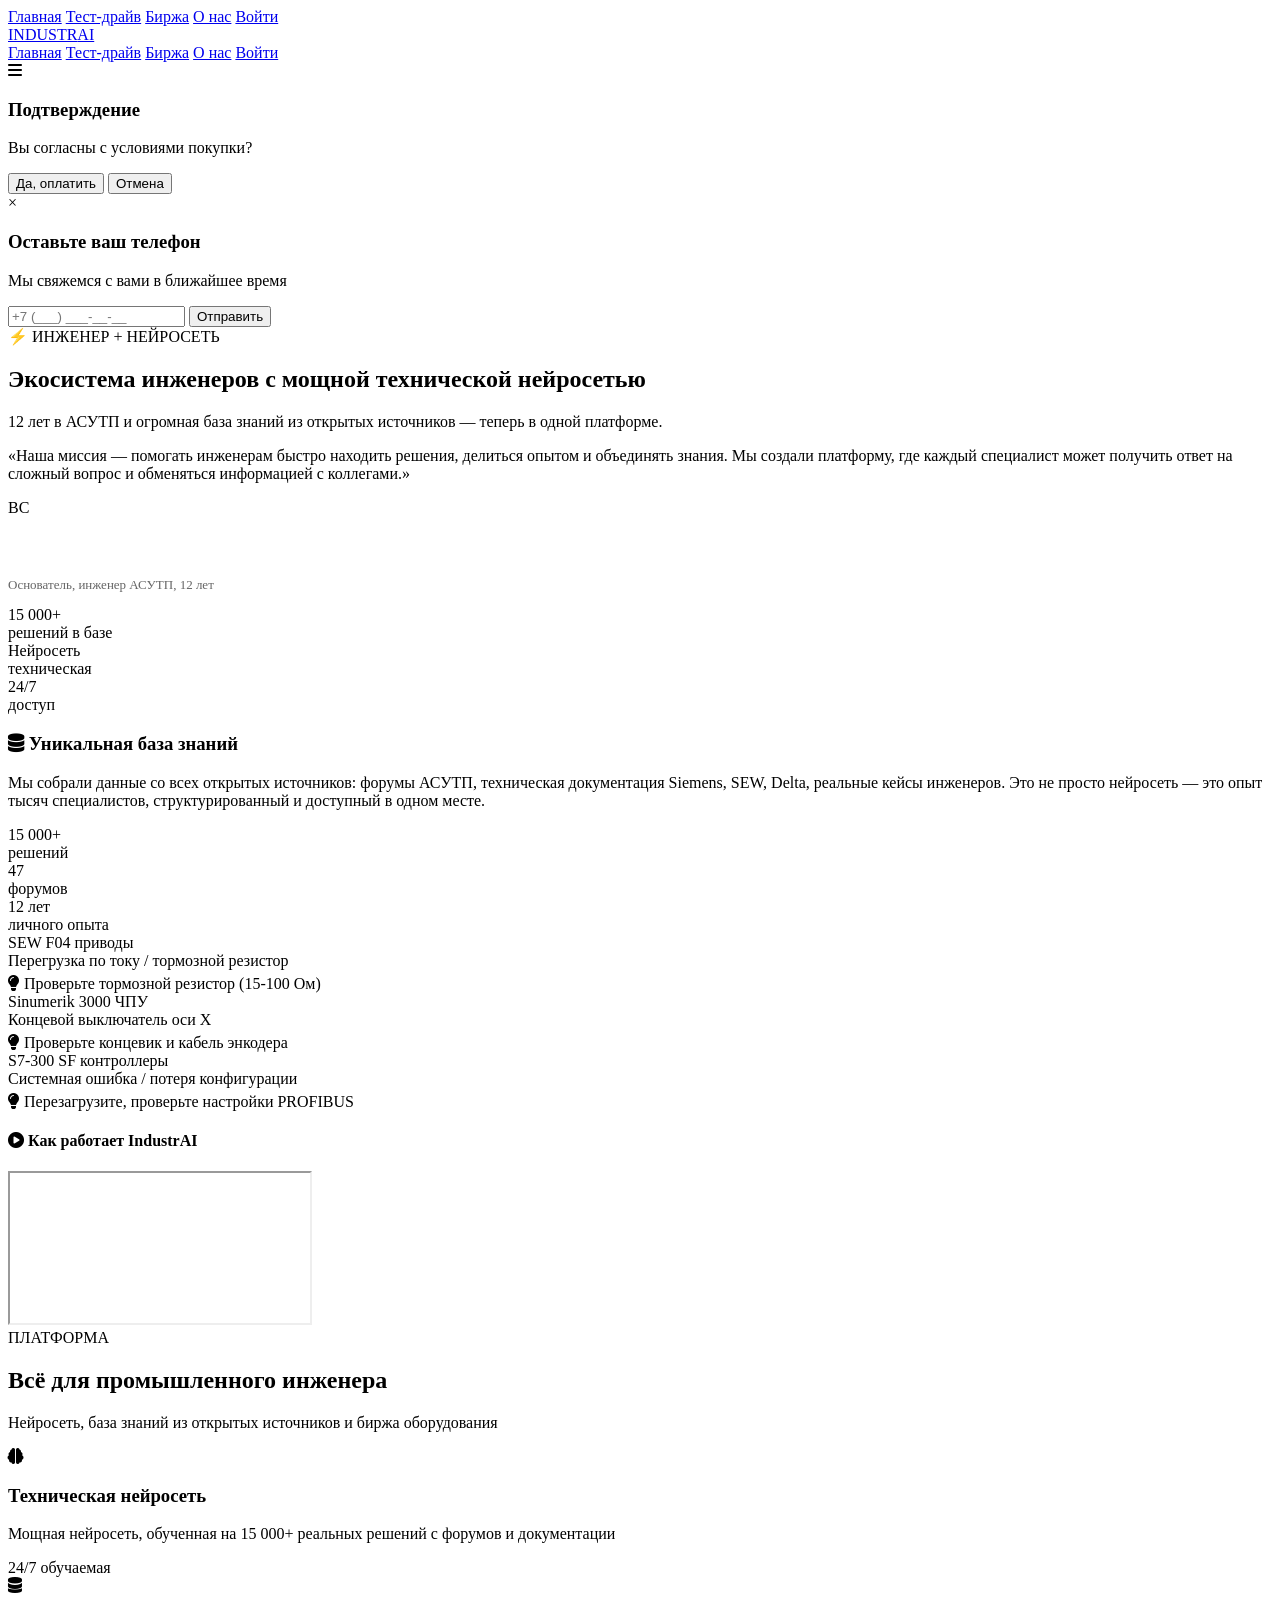
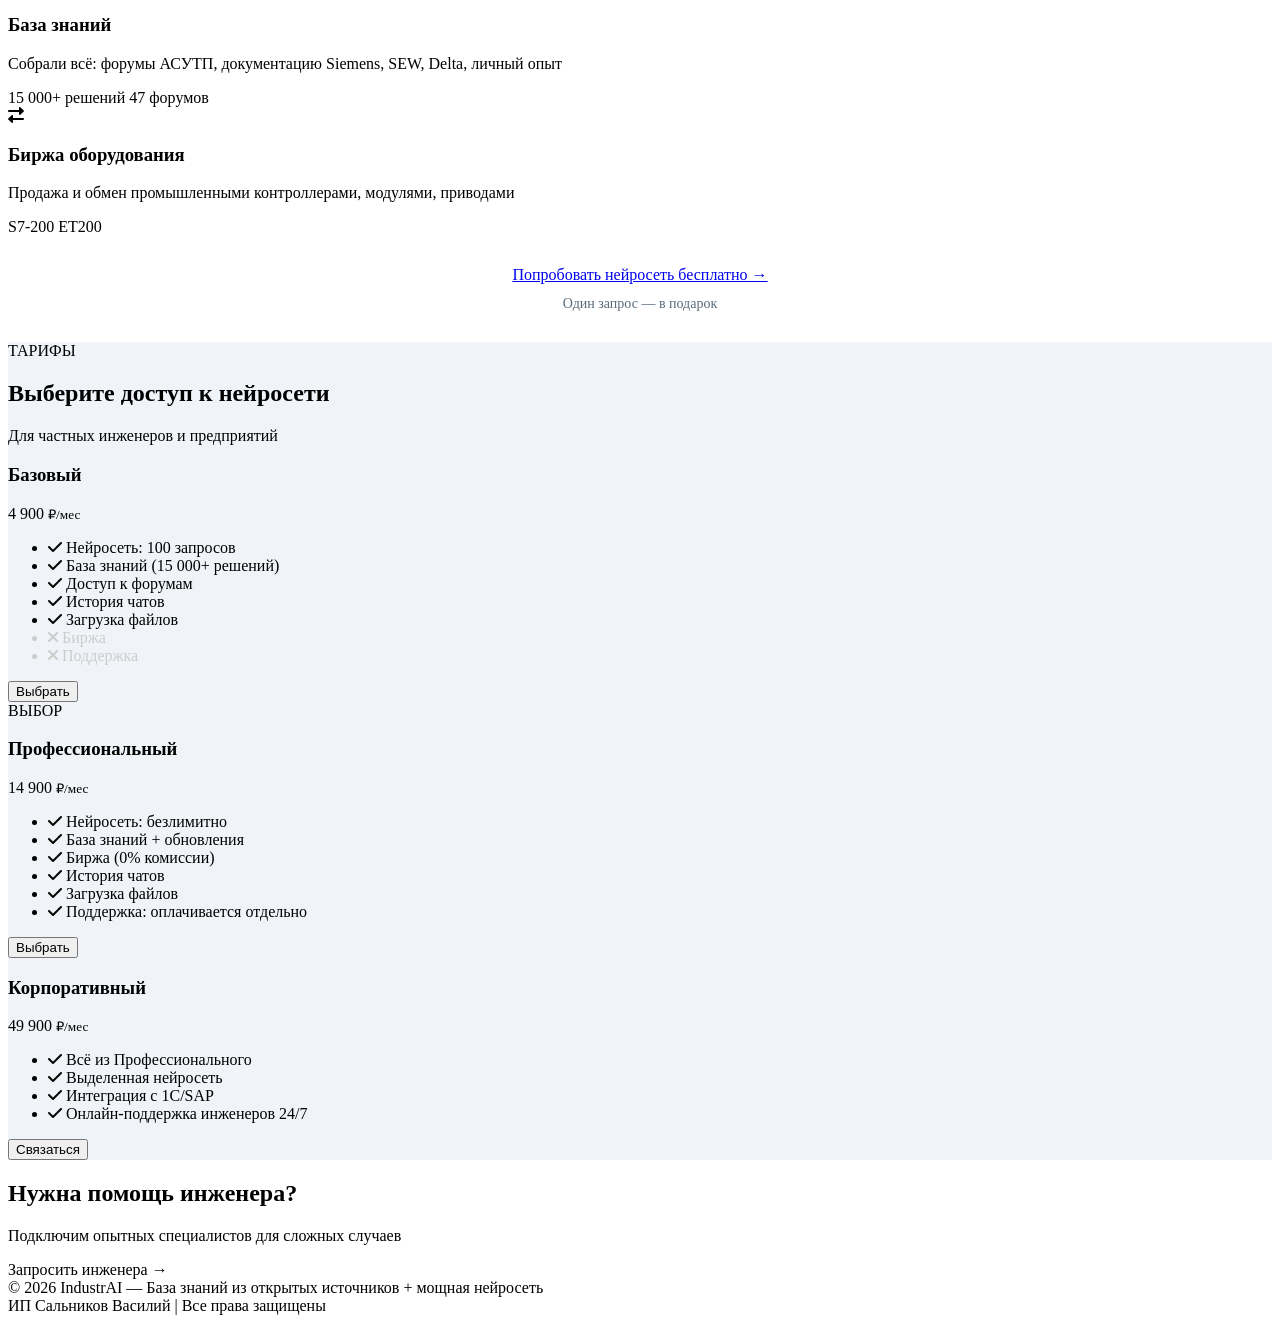
==== commit b3f2dc37: "Update index.html" ====
--- a/index.html
+++ b/index.html
@@ -3,1890 +3,40 @@
 <head>
     <meta charset="UTF-8">
     <meta name="viewport" content="width=device-width, initial-scale=1.0, maximum-scale=1.0, user-scalable=yes">
-    
-    <!-- Мета-теги -->
     <meta name="copyright" content="IndustrAI - Василий Сальников, 2026. Все права защищены">
     <meta name="author" content="Василий Сальников">
-    
-    <!-- Favicon -->
     <link rel="icon" href="data:image/svg+xml,<svg xmlns='http://www.w3.org/2000/svg' viewBox='0 0 100 100'><rect width='100' height='100' rx='20' fill='%232B6FF0'/><text x='50' y='70' font-size='70' text-anchor='middle' fill='white' font-family='Arial' font-weight='bold'>IA</text></svg>">
-    
     <title>IndustrAI — экосистема инженеров</title>
-    
-    <!-- Fonts -->
     <link rel="preconnect" href="https://fonts.googleapis.com">
     <link rel="preconnect" href="https://fonts.gstatic.com" crossorigin>
     <link href="https://fonts.googleapis.com/css2?family=Inter:wght@300;400;500;600;700;800&family=JetBrains+Mono:wght@400;500&display=swap" rel="stylesheet">
-    
-    <!-- Font Awesome -->
     <link rel="stylesheet" href="https://cdnjs.cloudflare.com/ajax/libs/font-awesome/6.0.0-beta3/css/all.min.css">
-    
-    <style>
-        /* ===== ОСНОВНЫЕ СТИЛИ ===== */
-        * {
-            margin: 0;
-            padding: 0;
-            box-sizing: border-box;
-        }
-        
-        body {
-            font-family: 'Inter', sans-serif;
-            background-color: #F8FAFE;
-            color: #0A1929;
-            line-height: 1.5;
-            overflow-x: hidden;
-            -webkit-tap-highlight-color: transparent;
-        }
-        
-        .container {
-            max-width: 1400px;
-            margin: 0 auto;
-            padding: 0 30px;
-        }
-        
-        @media (min-width: 1600px) {
-            .container {
-                max-width: 1500px;
-            }
-        }
-        
-        /* Анимации */
-        @keyframes float {
-            0% { transform: translateY(0px); }
-            50% { transform: translateY(-8px); }
-            100% { transform: translateY(0px); }
-        }
-        
-        @keyframes pulse {
-            0% { box-shadow: 0 0 0 0 rgba(43,111,240,0.4); }
-            70% { box-shadow: 0 0 0 12px rgba(43,111,240,0); }
-            100% { box-shadow: 0 0 0 0 rgba(43,111,240,0); }
-        }
-        
-        @keyframes fadeInUp {
-            from { opacity: 0; transform: translateY(30px); }
-            to { opacity: 1; transform: translateY(0); }
-        }
-        
-        @keyframes gradientFlow {
-            0% { background-position: 0% 50%; }
-            50% { background-position: 100% 50%; }
-            100% { background-position: 0% 50%; }
-        }
-        
-        /* Навигация */
-        .navbar {
-            position: fixed;
-            top: 0;
-            left: 0;
-            width: 100%;
-            z-index: 1000;
-            backdrop-filter: blur(12px);
-            background: rgba(10, 25, 41, 0.9);
-            border-bottom: 1px solid rgba(255,255,255,0.1);
-        }
-        
-        .nav-container {
-            display: flex;
-            justify-content: space-between;
-            align-items: center;
-            height: 70px;
-        }
-        
-        .logo {
-            font-size: 24px;
-            font-weight: 800;
-            color: white;
-            text-decoration: none;
-            letter-spacing: -0.5px;
-            position: relative;
-        }
-        
-        @media (min-width: 768px) {
-            .logo {
-                font-size: 28px;
-            }
-        }
-        
-        .logo span {
-            background: linear-gradient(135deg, #2B6FF0, #00B4A0);
-            -webkit-background-clip: text;
-            -webkit-text-fill-color: transparent;
-        }
-        
-        .logo::after {
-            content: 'AI';
-            position: absolute;
-            top: -10px;
-            right: -25px;
-            font-size: 12px;
-            background: linear-gradient(135deg, #2B6FF0, #00B4A0);
-            padding: 2px 8px;
-            border-radius: 20px;
-            color: white;
-            font-weight: 600;
-            -webkit-text-fill-color: white;
-            animation: float 2s ease-in-out infinite;
-        }
-        
-        .nav-menu {
-            display: none;
-        }
-        
-        @media (min-width: 768px) {
-            .nav-menu {
-                display: flex;
-                gap: 32px;
-                align-items: center;
-            }
-        }
-        
-        .mobile-menu-button {
-            display: block;
-            color: white;
-            font-size: 24px;
-            cursor: pointer;
-        }
-        
-        @media (min-width: 768px) {
-            .mobile-menu-button {
-                display: none;
-            }
-        }
-        
-        .nav-link {
-            color: rgba(255,255,255,0.85);
-            text-decoration: none;
-            font-weight: 500;
-            transition: 0.3s;
-            font-size: 15px;
-            cursor: pointer;
-            position: relative;
-        }
-        
-        .nav-link::after {
-            content: '';
-            position: absolute;
-            bottom: -5px;
-            left: 0;
-            width: 0;
-            height: 2px;
-            background: linear-gradient(135deg, #2B6FF0, #00B4A0);
-            transition: width 0.3s;
-        }
-        
-        .nav-link:hover::after,
-        .nav-link.active::after {
-            width: 100%;
-        }
-        
-        .nav-link:hover,
-        .nav-link.active {
-            color: white;
-        }
-        
-        .user-info {
-            display: flex;
-            align-items: center;
-            gap: 15px;
-        }
-        
-        .user-name {
-            color: white;
-            font-size: 14px;
-            font-weight: 500;
-            background: rgba(255,255,255,0.1);
-            padding: 6px 12px;
-            border-radius: 30px;
-            cursor: pointer;
-            transition: 0.3s;
-        }
-        
-        .user-name:hover {
-            background: rgba(255,255,255,0.2);
-        }
-        
-        .logout-btn {
-            background: rgba(255,255,255,0.15);
-            color: white;
-            padding: 6px 12px;
-            border-radius: 30px;
-            font-size: 13px;
-            cursor: pointer;
-            transition: 0.3s;
-            border: 1px solid rgba(255,255,255,0.2);
-        }
-        
-        .logout-btn:hover {
-            background: rgba(255,255,255,0.25);
-            transform: translateY(-1px);
-        }
-        
-        .nav-button {
-            background: linear-gradient(135deg, #2B6FF0, #00B4A0);
-            color: white;
-            padding: 10px 24px;
-            border-radius: 40px;
-            text-decoration: none;
-            font-weight: 600;
-            font-size: 14px;
-            transition: 0.3s;
-            border: none;
-            cursor: pointer;
-            animation: pulse 2s infinite;
-            display: inline-block;
-        }
-        
-        .nav-button.outline {
-            background: transparent;
-            border: 2px solid #2B6FF0;
-            animation: none;
-        }
-        
-        .nav-button.outline:hover {
-            background: rgba(43,111,240,0.1);
-        }
-        
-        /* Мобильное меню */
-        .mobile-menu {
-            position: fixed;
-            top: 70px;
-            left: 0;
-            width: 100%;
-            background: #0A1929;
-            padding: 20px;
-            transform: translateY(-150%);
-            transition: transform 0.3s ease;
-            z-index: 999;
-            border-bottom: 1px solid rgba(255,255,255,0.1);
-        }
-        
-        .mobile-menu.active {
-            transform: translateY(0);
-        }
-        
-        .mobile-menu .nav-link {
-            display: block;
-            padding: 15px 0;
-            font-size: 18px;
-            border-bottom: 1px solid rgba(255,255,255,0.1);
-        }
-        
-        .mobile-menu .nav-link:last-child {
-            border-bottom: none;
-        }
-        
-        /* Страницы */
-        .page {
-            padding-top: 70px;
-            min-height: 100vh;
-        }
-        
-        /* Баннер подписки */
-        .subscription-banner {
-            background: linear-gradient(135deg, #2B6FF0, #00B4A0);
-            color: white;
-            padding: 20px 0;
-            margin-top: 70px;
-        }
-        
-        .subscription-banner .container {
-            display: flex;
-            justify-content: space-between;
-            align-items: center;
-            flex-wrap: wrap;
-            gap: 20px;
-        }
-        
-        .subscription-info {
-            flex: 1;
-        }
-        
-        .subscription-title {
-            font-size: 20px;
-            font-weight: 700;
-            margin-bottom: 5px;
-        }
-        
-        .subscription-text {
-            font-size: 15px;
-            opacity: 0.9;
-        }
-        
-        .subscription-expiry {
-            font-size: 14px;
-            opacity: 0.8;
-            margin-top: 5px;
-        }
-        
-        .subscription-button {
-            background: white;
-            color: #0A1929;
-            padding: 12px 30px;
-            border-radius: 40px;
-            text-decoration: none;
-            font-weight: 600;
-            font-size: 15px;
-            transition: 0.3s;
-            white-space: nowrap;
-        }
-        
-        .subscription-button:hover {
-            transform: translateY(-2px);
-            box-shadow: 0 5px 15px rgba(0,0,0,0.2);
-        }
-        
-        /* Главная — градиент */
-        .gradient-bg {
-            background: linear-gradient(-45deg, #0A1929, #123456, #1A3A5A, #0A1929);
-            background-size: 400% 400%;
-            animation: gradientFlow 15s ease infinite;
-            position: relative;
-            overflow: hidden;
-            color: white;
-        }
-        
-        .gradient-bg::before {
-            content: '';
-            position: absolute;
-            top: -50%;
-            right: -10%;
-            width: 800px;
-            height: 800px;
-            background: radial-gradient(circle, rgba(43,111,240,0.2) 0%, transparent 70%);
-            border-radius: 50%;
-            animation: float 10s ease-in-out infinite;
-        }
-        
-        /* Герой */
-        .hero {
-            padding: 60px 0 40px;
-        }
-        
-        @media (min-width: 768px) {
-            .hero {
-                padding: 80px 0 60px;
-            }
-        }
-        
-        .hero-grid {
-            display: grid;
-            grid-template-columns: 1fr;
-            gap: 40px;
-        }
-        
-        @media (min-width: 1200px) {
-            .hero-grid {
-                grid-template-columns: 1fr 1fr;
-                gap: 60px;
-                align-items: start;
-            }
-        }
-        
-        .hero-left {
-            display: flex;
-            flex-direction: column;
-            gap: 25px;
-        }
-        
-        .hero-right {
-            display: flex;
-            flex-direction: column;
-            gap: 20px;
-            margin-top: 180px;
-        }
-        
-        @media (max-width: 1199px) {
-            .hero-right {
-                margin-top: 0;
-            }
-        }
-        
-        .hero-label {
-            display: inline-block;
-            background: rgba(43,111,240,0.2);
-            backdrop-filter: blur(5px);
-            padding: 6px 14px;
-            border-radius: 40px;
-            font-size: 13px;
-            font-weight: 600;
-            color: #2B6FF0;
-            margin-bottom: 5px;
-            border: 1px solid rgba(43,111,240,0.3);
-            align-self: flex-start;
-        }
-        
-        .hero h1 {
-            font-size: 36px;
-            font-weight: 800;
-            line-height: 1.2;
-            margin-bottom: 15px;
-            letter-spacing: -0.5px;
-            max-width: 600px;
-        }
-        
-        @media (min-width: 768px) {
-            .hero h1 {
-                font-size: 44px;
-                max-width: 650px;
-            }
-        }
-        
-        @media (min-width: 1200px) {
-            .hero h1 {
-                font-size: 52px;
-                max-width: 700px;
-                white-space: nowrap;
-            }
-        }
-        
-        .hero h1 span {
-            background: linear-gradient(135deg, #2B6FF0, #00B4A0);
-            -webkit-background-clip: text;
-            -webkit-text-fill-color: transparent;
-        }
-        
-        .hero-description {
-            font-size: 16px;
-            color: rgba(255,255,255,0.75);
-            margin-bottom: 15px;
-            max-width: 600px;
-        }
-        
-        @media (min-width: 768px) {
-            .hero-description {
-                font-size: 18px;
-            }
-        }
-        
-        /* Блок истории */
-        .story-block {
-            background: rgba(255,255,255,0.05);
-            backdrop-filter: blur(8px);
-            border-radius: 20px;
-            padding: 24px;
-            border-left: 4px solid #2B6FF0;
-            max-width: 600px;
-        }
-        
-        .story-author {
-            display: flex;
-            align-items: center;
-            gap: 16px;
-            margin-top: 20px;
-        }
-        
-        .author-photo {
-            width: 48px;
-            height: 48px;
-            border-radius: 50%;
-            background: linear-gradient(135deg, #2B6FF0, #00B4A0);
-            display: flex;
-            align-items: center;
-            justify-content: center;
-            font-weight: 700;
-            flex-shrink: 0;
-        }
-        
-        /* Статистика */
-        .hero-stats {
-            display: flex;
-            flex-wrap: wrap;
-            gap: 20px;
-            max-width: 600px;
-        }
-        
-        .stat-item {
-            flex: 1 1 100px;
-        }
-        
-        .stat-number {
-            font-size: 28px;
-            font-weight: 700;
-            color: #2B6FF0;
-        }
-        
-        .stat-label {
-            font-size: 12px;
-            color: rgba(255,255,255,0.5);
-            text-transform: uppercase;
-        }
-        
-        /* Блок базы знаний */
-        .knowledge-block {
-            background: rgba(43,111,240,0.15);
-            backdrop-filter: blur(8px);
-            border-radius: 20px;
-            padding: 24px;
-            border: 1px solid rgba(43,111,240,0.3);
-            max-width: 600px;
-        }
-        
-        .knowledge-block h3 {
-            font-size: 20px;
-            font-weight: 700;
-            margin-bottom: 16px;
-            color: #2B6FF0;
-            display: flex;
-            align-items: center;
-            gap: 10px;
-        }
-        
-        .knowledge-block p {
-            margin-bottom: 16px;
-            font-size: 15px;
-            line-height: 1.6;
-            color: rgba(255,255,255,0.9);
-        }
-        
-        .knowledge-stats {
-            display: flex;
-            flex-wrap: wrap;
-            gap: 15px;
-            margin-top: 20px;
-        }
-        
-        .knowledge-stat-item {
-            flex: 1 1 120px;
-            background: rgba(0,0,0,0.2);
-            border-radius: 16px;
-            padding: 15px;
-            text-align: center;
-        }
-        
-        .knowledge-stat-number {
-            font-size: 26px;
-            font-weight: 800;
-            color: #00B4A0;
-        }
-        
-        .knowledge-stat-label {
-            font-size: 12px;
-            opacity: 0.7;
-        }
-        
-        /* Карточки ошибок */
-        .error-cards {
-            display: flex;
-            flex-direction: column;
-            gap: 16px;
-        }
-        
-        .error-card {
-            background: rgba(255,255,255,0.05);
-            backdrop-filter: blur(8px);
-            border-radius: 18px;
-            padding: 20px;
-            border: 1px solid rgba(43,111,240,0.2);
-            transition: all 0.3s;
-            cursor: pointer;
-        }
-        
-        .error-card:hover {
-            transform: translateX(-5px);
-            border-color: #2B6FF0;
-            box-shadow: 0 10px 20px rgba(43,111,240,0.2);
-            background: rgba(43,111,240,0.1);
-        }
-        
-        .error-header {
-            display: flex;
-            justify-content: space-between;
-            align-items: center;
-            margin-bottom: 10px;
-            flex-wrap: wrap;
-            gap: 8px;
-        }
-        
-        .error-code {
-            font-family: 'JetBrains Mono', monospace;
-            font-size: 18px;
-            font-weight: 700;
-            color: #2B6FF0;
-        }
-        
-        .error-tag {
-            background: rgba(0,180,160,0.2);
-            padding: 4px 10px;
-            border-radius: 40px;
-            font-size: 11px;
-            color: #00B4A0;
-        }
-        
-        .error-progress {
-            height: 5px;
-            background: rgba(255,255,255,0.1);
-            border-radius: 3px;
-            overflow: hidden;
-            margin: 12px 0;
-        }
-        
-        .progress-bar {
-            height: 100%;
-            background: linear-gradient(90deg, #2B6FF0, #00B4A0);
-            border-radius: 3px;
-        }
-        
-        .error-solution {
-            font-size: 13px;
-            color: #00B4A0;
-            display: flex;
-            align-items: center;
-            gap: 6px;
-        }
-        
-        /* Секции */
-        .section {
-            padding: 60px 0;
-        }
-        
-        @media (min-width: 768px) {
-            .section {
-                padding: 80px 0;
-            }
-        }
-        
-        .section-header {
-            text-align: center;
-            margin-bottom: 40px;
-        }
-        
-        .section-label {
-            display: inline-block;
-            background: rgba(43,111,240,0.1);
-            padding: 6px 16px;
-            border-radius: 40px;
-            font-size: 13px;
-            font-weight: 600;
-            color: #2B6FF0;
-            margin-bottom: 12px;
-        }
-        
-        .section h2 {
-            font-size: 28px;
-            font-weight: 700;
-            margin-bottom: 12px;
-        }
-        
-        @media (min-width: 768px) {
-            .section h2 {
-                font-size: 36px;
-            }
-        }
-        
-        .section h2 span {
-            color: #2B6FF0;
-        }
-        
-        .section-subtitle {
-            font-size: 16px;
-            color: #5A6B7A;
-            padding: 0 15px;
-        }
-        
-        /* Карточки возможностей */
-        .features-grid {
-            display: grid;
-            grid-template-columns: 1fr;
-            gap: 20px;
-            margin: 30px 0;
-        }
-        
-        @media (min-width: 640px) {
-            .features-grid {
-                grid-template-columns: repeat(2, 1fr);
-            }
-        }
-        
-        @media (min-width: 1024px) {
-            .features-grid {
-                grid-template-columns: repeat(3, 1fr);
-            }
-        }
-        
-        .feature-card {
-            background: white;
-            border-radius: 20px;
-            padding: 30px 20px;
-            box-shadow: 0 10px 30px rgba(0,0,0,0.05);
-            border: 1px solid rgba(0,0,0,0.05);
-            transition: 0.3s;
-        }
-        
-        .feature-card:hover {
-            transform: translateY(-5px);
-            box-shadow: 0 20px 40px rgba(43,111,240,0.1);
-            border-color: #2B6FF0;
-        }
-        
-        .feature-icon {
-            width: 50px;
-            height: 50px;
-            background: linear-gradient(135deg, rgba(43,111,240,0.1), rgba(0,180,160,0.1));
-            border-radius: 16px;
-            display: flex;
-            align-items: center;
-            justify-content: center;
-            margin-bottom: 20px;
-            transition: 0.3s;
-        }
-        
-        .feature-card:hover .feature-icon {
-            background: linear-gradient(135deg, #2B6FF0, #00B4A0);
-        }
-        
-        .feature-card:hover .feature-icon i {
-            color: white;
-        }
-        
-        .feature-icon i {
-            font-size: 24px;
-            color: #2B6FF0;
-            transition: 0.3s;
-        }
-        
-        .feature-card h3 {
-            font-size: 18px;
-            font-weight: 700;
-            margin-bottom: 12px;
-        }
-        
-        .feature-card p {
-            color: #5A6B7A;
-            font-size: 14px;
-            line-height: 1.6;
-        }
-        
-        .feature-tag {
-            display: inline-block;
-            background: rgba(43,111,240,0.1);
-            padding: 4px 10px;
-            border-radius: 40px;
-            font-size: 11px;
-            font-weight: 600;
-            color: #2B6FF0;
-            margin-right: 6px;
-            margin-top: 12px;
-        }
-        
-        /* Тарифы */
-        .pricing-grid {
-            display: grid;
-            grid-template-columns: 1fr;
-            gap: 20px;
-            margin: 40px 0;
-        }
-        
-        @media (min-width: 768px) {
-            .pricing-grid {
-                grid-template-columns: repeat(2, 1fr);
-            }
-        }
-        
-        @media (min-width: 1024px) {
-            .pricing-grid {
-                grid-template-columns: repeat(3, 1fr);
-            }
-        }
-        
-        .pricing-card {
-            background: white;
-            border-radius: 20px;
-            padding: 30px 20px;
-            box-shadow: 0 10px 30px rgba(0,0,0,0.05);
-            border: 1px solid rgba(0,0,0,0.05);
-            position: relative;
-            transition: 0.3s;
-        }
-        
-        .pricing-card:hover {
-            transform: translateY(-5px);
-            box-shadow: 0 20px 40px rgba(43,111,240,0.1);
-        }
-        
-        .pricing-card.popular {
-            border: 2px solid #2B6FF0;
-        }
-        
-        .popular-badge {
-            position: absolute;
-            top: -12px;
-            left: 50%;
-            transform: translateX(-50%);
-            background: linear-gradient(135deg, #2B6FF0, #00B4A0);
-            color: white;
-            padding: 4px 16px;
-            border-radius: 40px;
-            font-size: 11px;
-            font-weight: 600;
-            animation: float 3s ease-in-out infinite;
-        }
-        
-        .pricing-card h3 {
-            font-size: 20px;
-            font-weight: 700;
-            margin-bottom: 12px;
-        }
-        
-        .price {
-            font-size: 32px;
-            font-weight: 700;
-            margin-bottom: 20px;
-        }
-        
-        .price small {
-            font-size: 14px;
-            font-weight: 400;
-            color: #5A6B7A;
-        }
-        
-        .pricing-features {
-            list-style: none;
-            margin-bottom: 25px;
-        }
-        
-        .pricing-features li {
-            padding: 6px 0;
-            color: #5A6B7A;
-            font-size: 14px;
-            display: flex;
-            align-items: center;
-            gap: 8px;
-        }
-        
-        .pricing-features i {
-            color: #00B4A0;
-            width: 18px;
-        }
-        
-        .pricing-button {
-            display: block;
-            text-align: center;
-            padding: 14px;
-            border-radius: 40px;
-            text-decoration: none;
-            font-weight: 600;
-            font-size: 14px;
-            transition: 0.3s;
-            cursor: pointer;
-            border: none;
-            width: 100%;
-        }
-        
-        .pricing-button.basic {
-            background: #F0F4F8;
-            color: #0A1929;
-        }
-        
-        .pricing-button.premium {
-            background: linear-gradient(135deg, #2B6FF0, #00B4A0);
-            color: white;
-        }
-        
-        .pricing-button:hover {
-            transform: translateY(-2px);
-            box-shadow: 0 5px 15px rgba(43,111,240,0.2);
-        }
-        
-        /* Блок поддержки */
-        .support-section {
-            background: linear-gradient(135deg, #0A1929 0%, #123456 100%);
-            color: white;
-            border-radius: 20px;
-            padding: 40px 20px;
-            text-align: center;
-        }
-        
-        @media (min-width: 768px) {
-            .support-section {
-                padding: 50px 40px;
-                display: flex;
-                justify-content: space-between;
-                align-items: center;
-                text-align: left;
-            }
-        }
-        
-        .support-content h2 {
-            font-size: 24px;
-            font-weight: 700;
-            margin-bottom: 12px;
-        }
-        
-        .support-content p {
-            color: rgba(255,255,255,0.7);
-            margin-bottom: 20px;
-            font-size: 15px;
-        }
-        
-        .support-button {
-            background: white;
-            color: #0A1929;
-            padding: 14px 30px;
-            border-radius: 40px;
-            text-decoration: none;
-            font-weight: 600;
-            font-size: 15px;
-            display: inline-block;
-            transition: 0.3s;
-            cursor: pointer;
-        }
-        
-        .support-button:hover {
-            transform: translateY(-2px);
-            box-shadow: 0 10px 20px rgba(255,255,255,0.2);
-        }
-        
-        /* Страница "О нас" */
-        .about-hero {
-            background: linear-gradient(135deg, #0A1929, #1A2A3A);
-            color: white;
-            padding: 60px 0;
-            text-align: center;
-        }
-        
-        .about-hero h1 {
-            font-size: 42px;
-            font-weight: 800;
-            margin-bottom: 20px;
-        }
-        
-        .about-hero p {
-            font-size: 18px;
-            opacity: 0.8;
-            max-width: 700px;
-            margin: 0 auto;
-        }
-        
-        .about-content {
-            padding: 60px 0;
-            background: white;
-        }
-        
-        .about-grid {
-            display: grid;
-            grid-template-columns: 1fr 1fr;
-            gap: 50px;
-            margin-bottom: 60px;
-        }
-        
-        @media (max-width: 768px) {
-            .about-grid {
-                grid-template-columns: 1fr;
-                gap: 30px;
-            }
-        }
-        
-        .about-text h2 {
-            font-size: 28px;
-            font-weight: 700;
-            margin-bottom: 20px;
-            color: #0A1929;
-        }
-        
-        .about-text h2 span {
-            color: #2B6FF0;
-        }
-        
-        .about-text p {
-            color: #5A6B7A;
-            margin-bottom: 20px;
-            font-size: 16px;
-            line-height: 1.7;
-        }
-        
-        .about-stats {
-            display: flex;
-            gap: 30px;
-            margin-top: 30px;
-        }
-        
-        .about-stat-item {
-            text-align: center;
-        }
-        
-        .about-stat-number {
-            font-size: 36px;
-            font-weight: 800;
-            color: #2B6FF0;
-        }
-        
-        .about-stat-label {
-            font-size: 14px;
-            color: #5A6B7A;
-        }
-        
-        .expertise-list {
-            list-style: none;
-            background: #F8FAFE;
-            border-radius: 20px;
-            padding: 30px;
-        }
-        
-        .expertise-list li {
-            padding: 12px 0;
-            border-bottom: 1px solid #E0E8F0;
-            display: flex;
-            align-items: center;
-            gap: 10px;
-        }
-        
-        .expertise-list li:last-child {
-            border-bottom: none;
-        }
-        
-        .expertise-list i {
-            color: #00B4A0;
-            width: 24px;
-        }
-        
-        /* Форма обратной связи */
-        .feedback-form {
-            max-width: 600px;
-            margin: 40px auto;
-            background: #F8FAFE;
-            border-radius: 30px;
-            padding: 40px;
-            box-shadow: 0 20px 40px rgba(0,0,0,0.05);
-        }
-        
-        .feedback-form h3 {
-            font-size: 24px;
-            font-weight: 700;
-            margin-bottom: 20px;
-            text-align: center;
-        }
-        
-        .feedback-form h3 span {
-            color: #2B6FF0;
-        }
-        
-        .form-group {
-            margin-bottom: 20px;
-        }
-        
-        .form-group label {
-            display: block;
-            font-weight: 600;
-            margin-bottom: 8px;
-            font-size: 14px;
-        }
-        
-        .form-control {
-            width: 100%;
-            padding: 14px 18px;
-            border: 2px solid #E0E8F0;
-            border-radius: 16px;
-            font-family: 'Inter', sans-serif;
-            font-size: 15px;
-            transition: 0.3s;
-        }
-        
-        .form-control:focus {
-            outline: none;
-            border-color: #2B6FF0;
-        }
-        
-        textarea.form-control {
-            min-height: 120px;
-            resize: vertical;
-        }
-        
-        .form-submit {
-            background: linear-gradient(135deg, #2B6FF0, #00B4A0);
-            color: white;
-            border: none;
-            padding: 16px;
-            border-radius: 40px;
-            font-weight: 600;
-            font-size: 16px;
-            cursor: pointer;
-            width: 100%;
-            transition: 0.3s;
-        }
-        
-        .form-submit:hover {
-            transform: translateY(-2px);
-            box-shadow: 0 10px 20px rgba(43,111,240,0.3);
-        }
-        
-        /* Тест-драйв и Нейросеть */
-        .test-hero {
-            background: linear-gradient(135deg, #0A1929, #1A2A3A);
-            color: white;
-            padding: 40px 0;
-            text-align: center;
-        }
-        
-        .test-hero h1 {
-            font-size: 28px;
-            font-weight: 800;
-            margin-bottom: 12px;
-        }
-        
-        @media (min-width: 768px) {
-            .test-hero h1 {
-                font-size: 36px;
-            }
-        }
-        
-        /* Чат */
-        .chat-container {
-            max-width: 1200px;
-            margin: -30px auto 40px;
-            background: white;
-            border-radius: 24px;
-            box-shadow: 0 20px 40px rgba(0,0,0,0.2);
-            overflow: hidden;
-            display: grid;
-            grid-template-columns: 280px 1fr;
-        }
-        
-        @media (max-width: 768px) {
-            .chat-container {
-                grid-template-columns: 1fr;
-            }
-        }
-        
-        /* Боковая панель с историей */
-        .chat-sidebar {
-            background: #0A1929;
-            color: white;
-            padding: 20px;
-            border-right: 1px solid rgba(255,255,255,0.1);
-            height: 600px;
-            overflow-y: auto;
-        }
-        
-        .sidebar-header {
-            display: flex;
-            justify-content: space-between;
-            align-items: center;
-            margin-bottom: 20px;
-            padding-bottom: 15px;
-            border-bottom: 1px solid rgba(255,255,255,0.1);
-        }
-        
-        .sidebar-header h3 {
-            font-size: 16px;
-            font-weight: 600;
-        }
-        
-        .new-chat-btn {
-            background: rgba(255,255,255,0.1);
-            border: none;
-            color: white;
-            width: 32px;
-            height: 32px;
-            border-radius: 50%;
-            cursor: pointer;
-            transition: 0.3s;
-        }
-        
-        .new-chat-btn:hover {
-            background: rgba(255,255,255,0.2);
-            transform: rotate(90deg);
-        }
-        
-        .history-list {
-            display: flex;
-            flex-direction: column;
-            gap: 10px;
-        }
-        
-        .history-item {
-            background: rgba(255,255,255,0.05);
-            border-radius: 12px;
-            padding: 12px;
-            cursor: pointer;
-            transition: 0.3s;
-            position: relative;
-        }
-        
-        .history-item:hover {
-            background: rgba(255,255,255,0.1);
-        }
-        
-        .history-item.active {
-            background: rgba(43,111,240,0.3);
-            border-left: 3px solid #2B6FF0;
-        }
-        
-        .history-item-title {
-            font-size: 14px;
-            font-weight: 600;
-            margin-bottom: 4px;
-            white-space: nowrap;
-            overflow: hidden;
-            text-overflow: ellipsis;
-            padding-right: 25px;
-        }
-        
-        .history-item-date {
-            font-size: 11px;
-            opacity: 0.5;
-        }
-        
-        .delete-history {
-            position: absolute;
-            top: 8px;
-            right: 8px;
-            width: 20px;
-            height: 20px;
-            border-radius: 50%;
-            background: rgba(255,255,255,0.1);
-            border: none;
-            color: white;
-            font-size: 12px;
-            cursor: pointer;
-            display: none;
-            align-items: center;
-            justify-content: center;
-        }
-        
-        .history-item:hover .delete-history {
-            display: flex;
-        }
-        
-        .delete-history:hover {
-            background: rgba(255,255,255,0.2);
-            color: #ff5f56;
-        }
-        
-        /* Основная область чата */
-        .chat-main {
-            display: flex;
-            flex-direction: column;
-            height: 600px;
-        }
-        
-        .chat-header {
-            background: #0A1929;
-            color: white;
-            padding: 15px 20px;
-            display: flex;
-            align-items: center;
-            gap: 12px;
-            border-bottom: 1px solid rgba(255,255,255,0.1);
-        }
-        
-        .chat-avatar {
-            width: 40px;
-            height: 40px;
-            background: linear-gradient(135deg, #2B6FF0, #00B4A0);
-            border-radius: 50%;
-            display: flex;
-            align-items: center;
-            justify-content: center;
-            font-weight: 700;
-            font-size: 16px;
-            flex-shrink: 0;
-        }
-        
-        .chat-title h3 {
-            font-size: 16px;
-            margin-bottom: 2px;
-        }
-        
-        .chat-title p {
-            font-size: 12px;
-            opacity: 0.6;
-        }
-        
-        .query-counter {
-            margin-left: auto;
-            background: rgba(255,255,255,0.1);
-            padding: 6px 12px;
-            border-radius: 30px;
-            font-size: 12px;
-            border: 1px solid rgba(255,255,255,0.2);
-        }
-        
-        .chat-messages {
-            flex: 1;
-            padding: 20px;
-            overflow-y: auto;
-            background: #F8FAFE;
-        }
-        
-        .message {
-            display: flex;
-            gap: 12px;
-            margin-bottom: 20px;
-        }
-        
-        .message-avatar {
-            width: 36px;
-            height: 36px;
-            border-radius: 50%;
-            background: #E0E8F0;
-            display: flex;
-            align-items: center;
-            justify-content: center;
-            font-weight: 600;
-            font-size: 13px;
-            flex-shrink: 0;
-        }
-        
-        .message.user .message-avatar {
-            background: #0A1929;
-            color: white;
-        }
-        
-        .message.bot .message-avatar {
-            background: linear-gradient(135deg, #2B6FF0, #00B4A0);
-            color: white;
-        }
-        
-        .message-content {
-            background: white;
-            padding: 14px 18px;
-            border-radius: 18px;
-            max-width: 70%;
-            font-size: 14px;
-            line-height: 1.6;
-            box-shadow: 0 2px 8px rgba(0,0,0,0.05);
-        }
-        
-        .message.bot .message-content {
-            border-left: 3px solid #2B6FF0;
-            font-family: 'JetBrains Mono', monospace;
-            background: #F5F7FA;
-        }
-        
-        .message.user .message-content {
-            background: #2B6FF0;
-            color: white;
-            margin-left: auto;
-        }
-        
-        .message.user {
-            flex-direction: row-reverse;
-        }
-        
-        .message-attachment {
-            margin-top: 10px;
-            padding: 10px;
-            background: rgba(255,255,255,0.1);
-            border-radius: 10px;
-            display: flex;
-            align-items: center;
-            gap: 10px;
-            font-size: 12px;
-        }
-        
-        .message-attachment i {
-            font-size: 16px;
-        }
-        
-        .chat-input-area {
-            padding: 15px 20px;
-            background: white;
-            border-top: 1px solid #E0E8F0;
-        }
-        
-        .chat-input-wrapper {
-            display: flex;
-            gap: 10px;
-            align-items: center;
-        }
-        
-        .chat-input {
-            flex: 1;
-            padding: 12px 16px;
-            border: 2px solid #E0E8F0;
-            border-radius: 40px;
-            font-family: 'Inter', sans-serif;
-            font-size: 14px;
-            transition: 0.3s;
-        }
-        
-        .chat-input:focus {
-            outline: none;
-            border-color: #2B6FF0;
-        }
-        
-        .attach-btn {
-            width: 44px;
-            height: 44px;
-            border-radius: 50%;
-            background: #F0F4F8;
-            border: 2px solid #E0E8F0;
-            color: #5A6B7A;
-            font-size: 16px;
-            cursor: pointer;
-            display: flex;
-            align-items: center;
-            justify-content: center;
-            transition: 0.3s;
-        }
-        
-        .attach-btn:hover {
-            background: #2B6FF0;
-            color: white;
-            border-color: #2B6FF0;
-        }
-        
-        .chat-send {
-            width: 44px;
-            height: 44px;
-            border-radius: 50%;
-            background: linear-gradient(135deg, #2B6FF0, #00B4A0);
-            color: white;
-            border: none;
-            font-size: 16px;
-            cursor: pointer;
-            display: flex;
-            align-items: center;
-            justify-content: center;
-            flex-shrink: 0;
-            transition: 0.3s;
-        }
-        
-        .chat-send:hover {
-            transform: scale(1.1);
-        }
-        
-        /* Биржа */
-        .marketplace-hero {
-            background: linear-gradient(135deg, #0A1929, #1A2A3A);
-            color: white;
-            padding: 40px 0;
-            text-align: center;
-        }
-        
-        .marketplace-hero h1 {
-            font-size: 28px;
-            font-weight: 800;
-            margin-bottom: 12px;
-        }
-        
-        .marketplace-tabs {
-            display: flex;
-            justify-content: center;
-            gap: 10px;
-            margin: 30px 0 20px;
-            flex-wrap: wrap;
-        }
-        
-        .tab-button {
-            padding: 10px 20px;
-            border-radius: 40px;
-            font-weight: 600;
-            font-size: 14px;
-            cursor: pointer;
-            transition: 0.3s;
-            border: 2px solid transparent;
-        }
-        
-        .tab-button.active {
-            background: #2B6FF0;
-            color: white;
-        }
-        
-        .tab-button:not(.active) {
-            background: white;
-            color: #0A1929;
-            border: 2px solid #E0E8F0;
-        }
-        
-        .tab-button:not(.active):hover {
-            border-color: #2B6FF0;
-            transform: translateY(-2px);
-        }
-        
-        .tab-content {
-            display: none;
-        }
-        
-        .tab-content.active {
-            display: block;
-        }
-        
-        .items-grid {
-            display: grid;
-            grid-template-columns: repeat(2, 1fr);
-            gap: 15px;
-            margin-bottom: 40px;
-        }
-        
-        @media (min-width: 640px) {
-            .items-grid {
-                grid-template-columns: repeat(3, 1fr);
-            }
-        }
-        
-        @media (min-width: 1024px) {
-            .items-grid {
-                grid-template-columns: repeat(4, 1fr);
-            }
-        }
-        
-        .item-card {
-            background: white;
-            border-radius: 16px;
-            overflow: hidden;
-            box-shadow: 0 5px 15px rgba(0,0,0,0.05);
-            transition: 0.3s;
-            cursor: pointer;
-            position: relative;
-        }
-        
-        .item-card:hover {
-            transform: translateY(-5px);
-            box-shadow: 0 15px 30px rgba(43,111,240,0.1);
-        }
-        
-        .item-badge {
-            position: absolute;
-            top: 10px;
-            right: 10px;
-            background: linear-gradient(135deg, #00B4A0, #2B6FF0);
-            color: white;
-            padding: 4px 8px;
-            border-radius: 20px;
-            font-size: 10px;
-            font-weight: 600;
-            z-index: 2;
-        }
-        
-        .item-image {
-            height: 120px;
-            background: #F0F4F8;
-            display: flex;
-            align-items: center;
-            justify-content: center;
-            color: #2B6FF0;
-            font-size: 36px;
-            position: relative;
-        }
-        
-        .item-details {
-            padding: 15px;
-        }
-        
-        .item-category {
-            font-size: 11px;
-            color: #2B6FF0;
-            font-weight: 600;
-            text-transform: uppercase;
-            margin-bottom: 4px;
-        }
-        
-        .item-title {
-            font-weight: 700;
-            font-size: 14px;
-            margin-bottom: 4px;
-            line-height: 1.4;
-        }
-        
-        .item-status {
-            font-size: 11px;
-            color: #00B4A0;
-            font-weight: 600;
-            margin-bottom: 8px;
-        }
-        
-        .item-price-block {
-            display: flex;
-            justify-content: space-between;
-            align-items: center;
-            margin-top: 8px;
-        }
-        
-        .item-price {
-            font-size: 16px;
-            font-weight: 700;
-            color: #00B4A0;
-        }
-        
-        .item-buy {
-            background: #2B6FF0;
-            color: white;
-            border: none;
-            padding: 6px 12px;
-            border-radius: 30px;
-            font-weight: 600;
-            font-size: 11px;
-            cursor: pointer;
-            transition: 0.3s;
-            pointer-events: none;
-        }
-        
-        .add-form {
-            max-width: 600px;
-            margin: 30px auto;
-            background: white;
-            border-radius: 24px;
-            padding: 30px 20px;
-            box-shadow: 0 10px 30px rgba(0,0,0,0.1);
-        }
-        
-        .seller-cabinet {
-            background: white;
-            border-radius: 24px;
-            padding: 30px 20px;
-            margin: 30px 0;
-            box-shadow: 0 10px 30px rgba(0,0,0,0.1);
-        }
-        
-        .seller-item {
-            display: flex;
-            flex-direction: column;
-            gap: 10px;
-            padding: 15px;
-            border-bottom: 1px solid #E0E8F0;
-        }
-        
-        @media (min-width: 640px) {
-            .seller-item {
-                flex-direction: row;
-                align-items: center;
-                gap: 20px;
-            }
-        }
-        
-        .seller-item:last-child {
-            border-bottom: none;
-        }
-        
-        .seller-item-image {
-            width: 50px;
-            height: 50px;
-            background: #F0F4F8;
-            border-radius: 10px;
-            display: flex;
-            align-items: center;
-            justify-content: center;
-            color: #2B6FF0;
-            font-size: 24px;
-            flex-shrink: 0;
-        }
-        
-        /* Модальное окно */
-        .modal {
-            display: none;
-            position: fixed;
-            top: 0;
-            left: 0;
-            width: 100%;
-            height: 100%;
-            background: rgba(0,0,0,0.8);
-            z-index: 2000;
-            align-items: center;
-            justify-content: center;
-            padding: 20px;
-        }
-        
-        .modal.active {
-            display: flex;
-        }
-        
-        .modal-content {
-            background: white;
-            border-radius: 24px;
-            padding: 30px 20px;
-            max-width: 450px;
-            width: 100%;
-            position: relative;
-        }
-        
-        .modal-close {
-            position: absolute;
-            top: 15px;
-            right: 20px;
-            font-size: 24px;
-            cursor: pointer;
-            color: #5A6B7A;
-            transition: 0.3s;
-        }
-        
-        .modal-close:hover {
-            color: #2B6FF0;
-            transform: scale(1.1);
-        }
-        
-        .modal h3 {
-            font-size: 22px;
-            font-weight: 700;
-            margin-bottom: 15px;
-        }
-        
-        .modal p {
-            color: #5A6B7A;
-            margin-bottom: 25px;
-            font-size: 14px;
-        }
-        
-        .modal-input {
-            width: 100%;
-            padding: 14px 18px;
-            border: 2px solid #E0E8F0;
-            border-radius: 40px;
-            font-family: 'Inter', sans-serif;
-            font-size: 15px;
-            margin-bottom: 20px;
-        }
-        
-        .modal-input:focus {
-            outline: none;
-            border-color: #2B6FF0;
-        }
-        
-        .modal-button {
-            background: linear-gradient(135deg, #2B6FF0, #00B4A0);
-            color: white;
-            border: none;
-            padding: 14px;
-            border-radius: 40px;
-            font-weight: 600;
-            font-size: 15px;
-            cursor: pointer;
-            width: 100%;
-            transition: 0.3s;
-        }
-        
-        .modal-button:hover {
-            transform: translateY(-2px);
-            box-shadow: 0 10px 20px rgba(43,111,240,0.3);
-        }
-        
-        /* Модальное окно подтверждения */
-        .confirm-modal {
-            display: none;
-            position: fixed;
-            top: 0;
-            left: 0;
-            width: 100%;
-            height: 100%;
-            background: rgba(0,0,0,0.8);
-            z-index: 2500;
-            align-items: center;
-            justify-content: center;
-            padding: 20px;
-        }
-        
-        .confirm-modal.active {
-            display: flex;
-        }
-        
-        .confirm-content {
-            background: white;
-            border-radius: 24px;
-            padding: 30px;
-            max-width: 400px;
-            width: 100%;
-            position: relative;
-        }
-        
-        .confirm-content h3 {
-            font-size: 22px;
-            font-weight: 700;
-            margin-bottom: 15px;
-        }
-        
-        .confirm-content p {
-            color: #5A6B7A;
-            margin-bottom: 25px;
-        }
-        
-        .confirm-buttons {
-            display: flex;
-            gap: 15px;
-        }
-        
-        .confirm-button {
-            flex: 1;
-            padding: 14px;
-            border-radius: 40px;
-            font-weight: 600;
-            font-size: 14px;
-            cursor: pointer;
-            border: none;
-            transition: 0.3s;
-        }
-        
-        .confirm-button.yes {
-            background: linear-gradient(135deg, #2B6FF0, #00B4A0);
-            color: white;
-        }
-        
-        .confirm-button.no {
-            background: #F0F4F8;
-            color: #0A1929;
-        }
-        
-        .confirm-button:hover {
-            transform: translateY(-2px);
-        }
-        
-        /* Уведомление */
-        .notification {
-            position: fixed;
-            top: 80px;
-            left: 20px;
-            right: 20px;
-            background: white;
-            border-left: 4px solid #00B4A0;
-            padding: 16px 20px;
-            border-radius: 12px;
-            box-shadow: 0 10px 30px rgba(0,0,0,0.2);
-            z-index: 2000;
-            animation: slideIn 0.3s ease, fadeOut 0.3s ease 4.5s forwards;
-            max-width: 400px;
-            margin: 0 auto;
-        }
-        
-        @keyframes slideIn {
-            from { transform: translateY(-100%); opacity: 0; }
-            to { transform: translateY(0); opacity: 1; }
-        }
-        
-        @keyframes fadeOut {
-            to { opacity: 0; transform: translateY(-100%); }
-        }
-        
-        /* Футер */
-        .footer {
-            background: #0A1929;
-            color: white;
-            padding: 40px 0 20px;
-            margin-top: 60px;
-        }
-        
-        .footer-bottom {
-            text-align: center;
-            padding-top: 20px;
-            border-top: 1px solid rgba(255,255,255,0.1);
-            color: rgba(255,255,255,0.4);
-            font-size: 13px;
-        }
-    </style>
+    <link rel="stylesheet" href="css/style.css">
 </head>
 <body>
     <!-- Мобильное меню -->
     <div class="mobile-menu" id="mobileMenu">
-        <a href="#" class="nav-link" onclick="showPage('home'); closeMobileMenu(); return false;">Главная</a>
-        <a href="#" class="nav-link" onclick="showPage('test'); closeMobileMenu(); return false;">Тест-драйв</a>
-        <a href="#" class="nav-link" onclick="showPage('marketplace'); closeMobileMenu(); return false;">Биржа</a>
-        <a href="#" class="nav-link" onclick="showPage('about'); closeMobileMenu(); return false;">О нас</a>
-        <a href="#" class="nav-link" onclick="window.location.href='login.html'; closeMobileMenu(); return false;">Войти</a>
+        <a href="index.html" class="nav-link active">Главная</a>
+        <a href="test.html" class="nav-link">Тест-драйв</a>
+        <a href="marketplace.html" class="nav-link">Биржа</a>
+        <a href="about.html" class="nav-link">О нас</a>
+        <a href="login.html" class="nav-button" style="margin-top: 20px; text-align: center;">Войти</a>
     </div>
 
     <!-- Навигация -->
     <nav class="navbar">
         <div class="container nav-container">
-            <a href="#" class="logo" onclick="showPage('home'); return false;">INDUSTR<span>AI</span></a>
+            <a href="index.html" class="logo">INDUSTR<span>AI</span></a>
             <div class="nav-menu">
-                <a href="#" class="nav-link active" onclick="showPage('home'); return false;">Главная</a>
-                <a href="#" class="nav-link" id="testDriveLink" onclick="showPage('test'); return false;">Тест-драйв</a>
-                <a href="#" class="nav-link" onclick="showPage('marketplace'); return false;">Биржа</a>
-                <a href="#" class="nav-link" onclick="showPage('about'); return false;">О нас</a>
+                <a href="index.html" class="nav-link active">Главная</a>
+                <a href="test.html" class="nav-link" id="testDriveLink">Тест-драйв</a>
+                <a href="marketplace.html" class="nav-link">Биржа</a>
+                <a href="about.html" class="nav-link">О нас</a>
                 <div id="userMenu" style="display: none; align-items: center; gap: 15px;">
-                    <span class="user-name" id="userNameDisplay" onclick="showPage('profile')"></span>
+                    <span class="user-name" id="userNameDisplay" onclick="window.location.href='profile.html'"></span>
                     <span class="logout-btn" onclick="logout()">Выйти</span>
                 </div>
-                <a href="#" class="nav-button" id="loginBtn" onclick="window.location.href='login.html'">Войти</a>
+                <a href="login.html" class="nav-button" id="loginBtn">Войти</a>
             </div>
             <div class="mobile-menu-button" onclick="toggleMobileMenu()">
                 <i class="fas fa-bars"></i>
@@ -1902,7 +52,7 @@
                 <div class="subscription-text" id="subscriptionText">Спасибо за приобретение подписки! Теперь у вас есть неограниченный доступ к технической нейросети.</div>
                 <div class="subscription-expiry" id="subscriptionExpiry"></div>
             </div>
-            <a href="#" class="subscription-button" onclick="showPage('profile'); return false;">Перейти в нейросеть →</a>
+            <a href="profile.html" class="subscription-button">Перейти в нейросеть →</a>
         </div>
     </div>
 
@@ -1930,445 +80,221 @@
     </div>
 
     <!-- Главная страница -->
-    <div id="home-page" class="page" style="display: block;">
-        <!-- Герой -->
-        <section class="gradient-bg">
-            <div class="container hero">
-                <div class="hero-grid">
-                    <!-- Левая колонка -->
-                    <div class="hero-left">
-                        <span class="hero-label">⚡ ИНЖЕНЕР + НЕЙРОСЕТЬ</span>
-                        <h1>Экосистема инженеров с мощной технической нейросетью</h1>
-                        <p class="hero-description">12 лет в АСУТП и огромная база знаний из открытых источников — теперь в одной платформе.</p>
-                        
-                        <!-- Блок истории -->
-                        <div class="story-block">
-                            <p>«Наша миссия — помогать инженерам быстро находить решения, делиться опытом и объединять знания. Мы создали платформу, где каждый специалист может получить ответ на сложный вопрос и обменяться информацией с коллегами.»</p>
-                            <div class="story-author">
-                                <div class="author-photo">ВС</div>
-                                <div>
-                                    <h4 style="color:white;">Василий Сальников</h4>
-                                    <p style="opacity:0.6; font-size:13px;">Основатель, инженер АСУТП, 12 лет</p>
-                                </div>
-                            </div>
-                        </div>
-
-                        <!-- Статистика -->
-                        <div class="hero-stats">
-                            <div class="stat-item">
-                                <span class="stat-number">15 000+</span><br>
-                                <span class="stat-label">решений в базе</span>
-                            </div>
-                            <div class="stat-item">
-                                <span class="stat-number">Нейросеть</span><br>
-                                <span class="stat-label">техническая</span>
-                            </div>
-                            <div class="stat-item">
-                                <span class="stat-number">24/7</span><br>
-                                <span class="stat-label">доступ</span>
-                            </div>
-                        </div>
-
-                        <!-- Блок базы знаний -->
-                        <div class="knowledge-block">
-                            <h3><i class="fas fa-database"></i> Уникальная база знаний</h3>
-                            <p>Мы собрали данные со всех открытых источников: форумы АСУТП, техническая документация Siemens, SEW, Delta, реальные кейсы инженеров. Это не просто нейросеть — это опыт тысяч специалистов, структурированный и доступный в одном месте.</p>
-                            <div class="knowledge-stats">
-                                <div class="knowledge-stat-item">
-                                    <div class="knowledge-stat-number">15 000+</div>
-                                    <div class="knowledge-stat-label">решений</div>
-                                </div>
-                                <div class="knowledge-stat-item">
-                                    <div class="knowledge-stat-number">47</div>
-                                    <div class="knowledge-stat-label">форумов</div>
-                                </div>
-                                <div class="knowledge-stat-item">
-                                    <div class="knowledge-stat-number">12 лет</div>
-                                    <div class="knowledge-stat-label">личного опыта</div>
-                                </div>
-                            </div>
-                        </div>
-                    </div>
-
-                    <!-- Правая колонка: карточки ошибок -->
-                    <div class="hero-right">
-                        <div class="error-cards">
-                            <div class="error-card" onclick="openBuyModal(1)">
-                                <div class="error-header">
-                                    <span class="error-code">SEW F04</span>
-                                    <span class="error-tag">приводы</span>
-                                </div>
-                                <div style="margin-bottom:5px;">Перегрузка по току / тормозной резистор</div>
-                                <div class="error-progress"><div class="progress-bar" style="width:94%"></div></div>
-                                <div class="error-solution"><i class="fas fa-lightbulb"></i> Проверьте тормозной резистор (15-100 Ом)</div>
-                            </div>
-                            <div class="error-card" onclick="openBuyModal(2)">
-                                <div class="error-header">
-                                    <span class="error-code">Sinumerik 3000</span>
-                                    <span class="error-tag">ЧПУ</span>
-                                </div>
-                                <div style="margin-bottom:5px;">Концевой выключатель оси X</div>
-                                <div class="error-progress"><div class="progress-bar" style="width:96%"></div></div>
-                                <div class="error-solution"><i class="fas fa-lightbulb"></i> Проверьте концевик и кабель энкодера</div>
-                            </div>
-                            <div class="error-card" onclick="openBuyModal(3)">
-                                <div class="error-header">
-                                    <span class="error-code">S7-300 SF</span>
-                                    <span class="error-tag">контроллеры</span>
-                                </div>
-                                <div style="margin-bottom:5px;">Системная ошибка / потеря конфигурации</div>
-                                <div class="error-progress"><div class="progress-bar" style="width:91%"></div></div>
-                                <div class="error-solution"><i class="fas fa-lightbulb"></i> Перезагрузите, проверьте настройки PROFIBUS</div>
-                            </div>
-                        </div>
-                    </div>
-                </div>
-            </div>
-        </section>
-
-        <!-- Карточки возможностей -->
-        <section class="section">
-            <div class="container">
-                <div class="section-header">
-                    <span class="section-label">ПЛАТФОРМА</span>
-                    <h2>Всё для <span>промышленного инженера</span></h2>
-                    <p class="section-subtitle">Нейросеть, база знаний из открытых источников и биржа оборудования</p>
-                </div>
-
-                <div class="features-grid">
-                    <div class="feature-card">
-                        <div class="feature-icon"><i class="fas fa-brain"></i></div>
-                        <h3>Техническая нейросеть</h3>
-                        <p>Мощная нейросеть, обученная на 15 000+ реальных решений с форумов и документации</p>
-                        <span class="feature-tag">24/7</span>
-                        <span class="feature-tag">обучаемая</span>
-                    </div>
-                    <div class="feature-card">
-                        <div class="feature-icon"><i class="fas fa-database"></i></div>
-                        <h3>База знаний</h3>
-                        <p>Собрали всё: форумы АСУТП, документацию Siemens, SEW, Delta, личный опыт</p>
-                        <span class="feature-tag">15 000+ решений</span>
-                        <span class="feature-tag">47 форумов</span>
-                    </div>
-                    <div class="feature-card">
-                        <div class="feature-icon"><i class="fas fa-exchange-alt"></i></div>
-                        <h3>Биржа оборудования</h3>
-                        <p>Продажа и обмен промышленными контроллерами, модулями, приводами</p>
-                        <span class="feature-tag">S7-200</span>
-                        <span class="feature-tag">ET200</span>
-                    </div>
-                </div>
-
-                <!-- Кнопка призыва (меняется в зависимости от авторизации) -->
-                <div style="text-align: center; margin: 30px 0;">
-                    <a href="#" class="nav-button" id="mainActionBtn" onclick="handleMainAction()" style="font-size: 16px; padding: 14px 40px;">
-                        Попробовать нейросеть бесплатно →
-                    </a>
-                    <p style="margin-top: 12px; color: #5A6B7A; font-size: 14px;" id="mainActionHint">Один запрос — в подарок</p>
-                </div>
-            </div>
-        </section>
-
-        <!-- Тарифы -->
-        <section class="section" style="background: #F0F4F8;">
-            <div class="container">
-                <div class="section-header">
-                    <span class="section-label">ТАРИФЫ</span>
-                    <h2>Выберите <span>доступ</span> к нейросети</h2>
-                    <p class="section-subtitle">Для частных инженеров и предприятий</p>
-                </div>
-
-                <div class="pricing-grid">
-                    <!-- Базовый -->
-                    <div class="pricing-card">
-                        <h3>Базовый</h3>
-                        <div class="price">4 900 <small>₽/мес</small></div>
-                        <ul class="pricing-features">
-                            <li><i class="fas fa-check"></i> Нейросеть: 100 запросов</li>
-                            <li><i class="fas fa-check"></i> База знаний (15 000+ решений)</li>
-                            <li><i class="fas fa-check"></i> Доступ к форумам</li>
-                            <li><i class="fas fa-check"></i> История чатов</li>
-                            <li><i class="fas fa-check"></i> Загрузка файлов</li>
-                            <li style="color: #ccc;"><i class="fas fa-times"></i> Биржа</li>
-                            <li style="color: #ccc;"><i class="fas fa-times"></i> Поддержка</li>
-                        </ul>
-                        <button class="pricing-button basic" onclick="showConfirm('basic', 'Базовый', 4900)">Выбрать</button>
-                    </div>
-
-                    <!-- Профессиональный -->
-                    <div class="pricing-card popular">
-                        <div class="popular-badge">ВЫБОР</div>
-                        <h3>Профессиональный</h3>
-                        <div class="price">14 900 <small>₽/мес</small></div>
-                        <ul class="pricing-features">
-                            <li><i class="fas fa-check"></i> Нейросеть: безлимитно</li>
-                            <li><i class="fas fa-check"></i> База знаний + обновления</li>
-                            <li><i class="fas fa-check"></i> Биржа (0% комиссии)</li>
-                            <li><i class="fas fa-check"></i> История чатов</li>
-                            <li><i class="fas fa-check"></i> Загрузка файлов</li>
-                            <li><i class="fas fa-check"></i> Поддержка: оплачивается отдельно</li>
-                        </ul>
-                        <button class="pricing-button premium" onclick="showConfirm('pro', 'Профессиональный', 14900)">Выбрать</button>
-                    </div>
-
-                    <!-- Корпоративный -->
-                    <div class="pricing-card">
-                        <h3>Корпоративный</h3>
-                        <div class="price">49 900 <small>₽/мес</small></div>
-                        <ul class="pricing-features">
-                            <li><i class="fas fa-check"></i> Всё из Профессионального</li>
-                            <li><i class="fas fa-check"></i> Выделенная нейросеть</li>
-                            <li><i class="fas fa-check"></i> Интеграция с 1С/SAP</li>
-                            <li><i class="fas fa-check"></i> Онлайн-поддержка инженеров 24/7</li>
-                        </ul>
-                        <button class="pricing-button basic" onclick="showConfirm('corp', 'Корпоративный', 49900)">Связаться</button>
-                    </div>
-                </div>
-            </div>
-        </section>
-
-        <!-- Блок поддержки -->
-        <section class="section">
-            <div class="container">
-                <div class="support-section">
-                    <div class="support-content">
-                        <h2>Нужна помощь инженера?</h2>
-                        <p>Подключим опытных специалистов для сложных случаев</p>
-                    </div>
-                    <div class="support-button" onclick="requestSupport()">Запросить инженера →</div>
-                </div>
-            </div>
-        </section>
-    </div>
-
-    <!-- Тест-драйв -->
-    <div id="test-page" class="page" style="display: none;">
-        <section class="test-hero">
-            <div class="container">
-                <h1>Тест-драйв нейросети</h1>
-                <p>Один бесплатный запрос к нейросети, обученной на базе из 15 000+ решений</p>
-            </div>
-        </section>
-
-        <div class="container">
-            <div class="chat-container">
-                <div class="chat-sidebar">
-                    <div class="sidebar-header">
-                        <h3>История запросов</h3>
-                        <button class="new-chat-btn" onclick="createNewTestChat()"><i class="fas fa-plus"></i></button>
-                    </div>
-                    <div class="history-list" id="testHistoryList">
-                        <!-- Сюда будут добавляться элементы истории для тест-драйва -->
-                    </div>
-                </div>
-                <div class="chat-main">
-                    <div class="chat-header">
-                        <div class="chat-avatar">AI</div>
-                        <div class="chat-title">
-                            <h3>Техническая нейросеть</h3>
-                            <p>тест-драйв (1 запрос)</p>
-                        </div>
-                        <div class="query-counter" id="testQueryCounter">1 запрос</div>
-                    </div>
-
-                    <div class="chat-messages" id="testChatMessages">
-                        <div class="message bot">
-                            <div class="message-avatar">AI</div>
-                            <div class="message-content">
-                                Введите запрос. Например: SEW F04, Sinumerik 3000
-                            </div>
-                        </div>
-                    </div>
-
-                    <div class="chat-input-area">
-                        <div class="chat-input-wrapper">
-                            <button class="attach-btn" onclick="attachFile('test')"><i class="fas fa-paperclip"></i></button>
-                            <input type="text" class="chat-input" id="testChatInput" placeholder="Опишите проблему...">
-                            <button class="chat-send" onclick="sendTestMessage()"><i class="fas fa-paper-plane"></i></button>
-                        </div>
-                    </div>
-                </div>
-            </div>
-        </div>
-    </div>
-
-    <!-- Личный кабинет пользователя (Нейросеть) -->
-    <div id="profile-page" class="page" style="display: none;">
-        <section class="test-hero">
-            <div class="container">
-                <h1>Техническая нейросеть</h1>
-                <p>Неограниченное общение, история запросов, загрузка файлов</p>
-            </div>
-        </section>
-
-        <div class="container">
-            <div class="chat-container">
-                <div class="chat-sidebar">
-                    <div class="sidebar-header">
-                        <h3>История диалогов</h3>
-                        <button class="new-chat-btn" onclick="createNewProfileChat()"><i class="fas fa-plus"></i></button>
-                    </div>
-                    <div class="history-list" id="profileHistoryList">
-                        <!-- Сюда будут добавляться элементы истории -->
-                    </div>
-                </div>
-                <div class="chat-main">
-                    <div class="chat-header">
-                        <div class="chat-avatar">AI</div>
-                        <div class="chat-title">
-                            <h3>Техническая нейросеть</h3>
-                            <p id="profilePlanName">полный доступ</p>
-                        </div>
-                        <div class="query-counter" id="profileQueryCounter">Безлимитно</div>
-                    </div>
-
-                    <div class="chat-messages" id="profileChatMessages">
-                        <div class="message bot">
-                            <div class="message-avatar">AI</div>
-                            <div class="message-content">
-                                Введите запрос по оборудованию. Например: SEW F04, Siemens ALARM 3000
-                            </div>
-                        </div>
-                    </div>
-
-                    <div class="chat-input-area">
-                        <div class="chat-input-wrapper">
-                            <button class="attach-btn" onclick="attachFile('profile')"><i class="fas fa-paperclip"></i></button>
-                            <input type="text" class="chat-input" id="profileChatInput" placeholder="Опишите проблему...">
-                            <button class="chat-send" onclick="sendProfileMessage()"><i class="fas fa-paper-plane"></i></button>
-                        </div>
-                    </div>
-                </div>
-            </div>
-        </div>
-    </div>
-
-    <!-- Биржа -->
-    <div id="marketplace-page" class="page" style="display: none;">
-        <section class="marketplace-hero">
-            <div class="container">
-                <h1>Биржа оборудования</h1>
-                <p>Покупайте и продавайте промышленное оборудование</p>
-            </div>
-        </section>
-
-        <div class="container">
-            <div class="marketplace-tabs">
-                <div class="tab-button active" onclick="switchMarketplaceTab('catalog')">Каталог</div>
-                <div class="tab-button" onclick="switchMarketplaceTab('add')">Добавить</div>
-                <div class="tab-button" id="cabinetTabButton" style="display:none;" onclick="switchMarketplaceTab('cabinet')">Кабинет</div>
-            </div>
-
-            <div id="catalog-tab" class="tab-content active">
-                <div class="items-grid" id="itemsGrid"></div>
-            </div>
-
-            <div id="add-tab" class="tab-content">
-                <div class="add-form">
-                    <h3 style="margin-bottom:20px;">Продать оборудование</h3>
-                    <div class="form-group"><label>Название</label><input class="form-input" id="itemName" placeholder="Siemens S7-200"></div>
-                    <div class="form-group">
-                        <label>Категория</label>
-                        <select class="form-select" id="itemCategory">
-                            <option>Контроллеры</option><option>Приводы</option><option>Модули</option><option>Интерфейсные модули</option>
-                        </select>
-                    </div>
-                    <div class="form-group"><label>Описание</label><textarea class="form-textarea" id="itemDescription" placeholder="Состояние, год..."></textarea></div>
-                    <div class="form-group">
-                        <label>Статус</label>
-                        <select class="form-select" id="itemStatus">
-                            <option>НОВОЕ, В НАЛИЧИИ</option>
-                            <option>Б/У, в хорошем состоянии</option>
-                        </select>
-                    </div>
-                    <div class="form-group">
-                        <label>Ваша цена (₽)</label>
-                        <div class="price-row">
-                            <div class="price-input"><input class="form-input" id="sellerPrice" type="number" placeholder="10000"></div>
-                            <div class="price-hint"><i class="fas fa-lock"></i> скрыта</div>
-                        </div>
-                    </div>
-                    <button class="form-submit" onclick="addNewItem()">Отправить</button>
-                </div>
-            </div>
-
-            <div id="cabinet-tab" class="tab-content">
-                <div class="seller-cabinet">
-                    <h3>Ваши объявления <span class="admin-badge">только для администратора</span></h3>
-                    <div class="seller-items" id="sellerItems"></div>
-                </div>
-            </div>
-        </div>
-    </div>
-
-    <!-- Страница "О нас" -->
-    <div id="about-page" class="page" style="display: none;">
-        <section class="about-hero">
-            <div class="container">
-                <h1>О проекте IndustrAI</h1>
-                <p>Мы помогаем инженерам находить решения, делиться опытом и объединять знания</p>
-            </div>
-        </section>
-
-        <div class="about-content">
-            <div class="container">
-                <div class="about-grid">
-                    <div class="about-text">
-                        <h2>Наша <span>миссия</span></h2>
-                        <p>Мы создали IndustrAI, чтобы каждый инженер мог быстро получить ответ на сложный вопрос, не тратя часы на поиски по форумам и документации. Наша платформа объединяет опыт тысяч специалистов и мощь современных технологий.</p>
-                        <p>Мы верим, что обмен знаниями — основа прогресса. Поэтому мы сделали базу данных из открытых источников и добавили нейросеть, которая анализирует эту информацию и выдаёт готовые решения. А биржа оборудования помогает находить нужные комплектующие без посредников.</p>
-                        
-                        <div class="about-stats">
-                            <div class="about-stat-item">
-                                <div class="about-stat-number">12 лет</div>
-                                <div class="about-stat-label">опыта</div>
-                            </div>
-                            <div class="about-stat-item">
-                                <div class="about-stat-number">15 000+</div>
-                                <div class="about-stat-label">решений</div>
-                            </div>
-                            <div class="about-stat-item">
-                                <div class="about-stat-number">47</div>
-                                <div class="about-stat-label">форумов</div>
-                            </div>
-                        </div>
-                    </div>
+    <section class="gradient-bg">
+        <div class="container hero">
+            <div class="hero-grid">
+                <!-- Левая колонка -->
+                <div class="hero-left">
+                    <span class="hero-label">⚡ ИНЖЕНЕР + НЕЙРОСЕТЬ</span>
+                    <h1>Экосистема инженеров с мощной технической нейросетью</h1>
+                    <p class="hero-description">12 лет в АСУТП и огромная база знаний из открытых источников — теперь в одной платформе.</p>
                     
-                    <div class="expertise-list">
-                        <h3 style="margin-bottom:20px;">Наша экспертиза</h3>
-                        <li><i class="fas fa-microchip"></i> Siemens (S7-200, S7-300, S7-1200, S7-1500)</li>
-                        <li><i class="fas fa-bolt"></i> SEW (приводы, инверторы, MOVIMOT)</li>
-                        <li><i class="fas fa-sliders-h"></i> Delta (контроллеры, панели, приводы)</li>
-                        <li><i class="fas fa-cogs"></i> Wieland (контроллеры, модули ввода-вывода)</li>
-                        <li><i class="fas fa-robot"></i> Sinumerik (ЧПУ, диагностика)</li>
-                        <li><i class="fas fa-network-wired"></i> Промышленные сети (PROFIBUS, PROFINET)</li>
-                    </div>
-                </div>
-
-                <!-- Форма обратной связи -->
-                <div class="feedback-form">
-                    <h3>Есть вопросы или <span>пожелания</span>?</h3>
-                    <p style="text-align:center; color:#5A6B7A; margin-bottom:30px;">Напишите нам — мы ответим в ближайшее время</p>
-                    
-                    <form id="feedbackForm" onsubmit="sendFeedback(event)">
-                        <div class="form-group">
-                            <label>Ваше имя</label>
-                            <input type="text" class="form-control" id="feedbackName" placeholder="Иван Петров" required>
-                        </div>
-                        <div class="form-group">
-                            <label>Email или телефон</label>
-                            <input type="text" class="form-control" id="feedbackContact" placeholder="+7 (___) ___-__-__" required>
-                        </div>
-                        <div class="form-group">
-                            <label>Сообщение</label>
-                            <textarea class="form-control" id="feedbackMessage" placeholder="Ваш вопрос, комментарий или пожелание..." required></textarea>
-                        </div>
-                        <button type="submit" class="form-submit">Отправить сообщение</button>
-                    </form>
-                </div>
-            </div>
-        </div>
-    </div>
+                    <!-- Блок истории -->
+                    <div class="story-block">
+                        <p>«Наша миссия — помогать инженерам быстро находить решения, делиться опытом и объединять знания. Мы создали платформу, где каждый специалист может получить ответ на сложный вопрос и обменяться информацией с коллегами.»</p>
+                        <div class="story-author">
+                            <div class="author-photo">ВС</div>
+                            <div>
+                                <h4 style="color:white;">Василий Сальников</h4>
+                                <p style="opacity:0.6; font-size:13px;">Основатель, инженер АСУТП, 12 лет</p>
+                            </div>
+                        </div>
+                    </div>
+
+                    <!-- Статистика -->
+                    <div class="hero-stats">
+                        <div class="stat-item">
+                            <span class="stat-number">15 000+</span><br>
+                            <span class="stat-label">решений в базе</span>
+                        </div>
+                        <div class="stat-item">
+                            <span class="stat-number">Нейросеть</span><br>
+                            <span class="stat-label">техническая</span>
+                        </div>
+                        <div class="stat-item">
+                            <span class="stat-number">24/7</span><br>
+                            <span class="stat-label">доступ</span>
+                        </div>
+                    </div>
+
+                    <!-- Блок базы знаний -->
+                    <div class="knowledge-block">
+                        <h3><i class="fas fa-database"></i> Уникальная база знаний</h3>
+                        <p>Мы собрали данные со всех открытых источников: форумы АСУТП, техническая документация Siemens, SEW, Delta, реальные кейсы инженеров. Это не просто нейросеть — это опыт тысяч специалистов, структурированный и доступный в одном месте.</p>
+                        <div class="knowledge-stats">
+                            <div class="knowledge-stat-item">
+                                <div class="knowledge-stat-number">15 000+</div>
+                                <div class="knowledge-stat-label">решений</div>
+                            </div>
+                            <div class="knowledge-stat-item">
+                                <div class="knowledge-stat-number">47</div>
+                                <div class="knowledge-stat-label">форумов</div>
+                            </div>
+                            <div class="knowledge-stat-item">
+                                <div class="knowledge-stat-number">12 лет</div>
+                                <div class="knowledge-stat-label">личного опыта</div>
+                            </div>
+                        </div>
+                    </div>
+                </div>
+
+                <!-- Правая колонка: карточки ошибок + ВИДЕО -->
+                <div class="hero-right">
+                    <div class="error-cards">
+                        <div class="error-card" onclick="openBuyModal(1)">
+                            <div class="error-header">
+                                <span class="error-code">SEW F04</span>
+                                <span class="error-tag">приводы</span>
+                            </div>
+                            <div style="margin-bottom:5px;">Перегрузка по току / тормозной резистор</div>
+                            <div class="error-progress"><div class="progress-bar" style="width:94%"></div></div>
+                            <div class="error-solution"><i class="fas fa-lightbulb"></i> Проверьте тормозной резистор (15-100 Ом)</div>
+                        </div>
+                        <div class="error-card" onclick="openBuyModal(2)">
+                            <div class="error-header">
+                                <span class="error-code">Sinumerik 3000</span>
+                                <span class="error-tag">ЧПУ</span>
+                            </div>
+                            <div style="margin-bottom:5px;">Концевой выключатель оси X</div>
+                            <div class="error-progress"><div class="progress-bar" style="width:96%"></div></div>
+                            <div class="error-solution"><i class="fas fa-lightbulb"></i> Проверьте концевик и кабель энкодера</div>
+                        </div>
+                        <div class="error-card" onclick="openBuyModal(3)">
+                            <div class="error-header">
+                                <span class="error-code">S7-300 SF</span>
+                                <span class="error-tag">контроллеры</span>
+                            </div>
+                            <div style="margin-bottom:5px;">Системная ошибка / потеря конфигурации</div>
+                            <div class="error-progress"><div class="progress-bar" style="width:91%"></div></div>
+                            <div class="error-solution"><i class="fas fa-lightbulb"></i> Перезагрузите, проверьте настройки PROFIBUS</div>
+                        </div>
+                    </div>
+
+                    <!-- Видеоблок -->
+                    <div class="video-block">
+                        <h4><i class="fas fa-play-circle"></i> Как работает IndustrAI</h4>
+                        <div class="video-container">
+                            <iframe src="https://drive.google.com/file/d/10AdPuEty7c0KK6wKEaGJXi57FmciTdPA/preview" allow="autoplay"></iframe>
+                        </div>
+                    </div>
+                </div>
+            </div>
+        </div>
+    </section>
+
+    <!-- Карточки возможностей -->
+    <section class="section">
+        <div class="container">
+            <div class="section-header">
+                <span class="section-label">ПЛАТФОРМА</span>
+                <h2>Всё для <span>промышленного инженера</span></h2>
+                <p class="section-subtitle">Нейросеть, база знаний из открытых источников и биржа оборудования</p>
+            </div>
+
+            <div class="features-grid">
+                <div class="feature-card">
+                    <div class="feature-icon"><i class="fas fa-brain"></i></div>
+                    <h3>Техническая нейросеть</h3>
+                    <p>Мощная нейросеть, обученная на 15 000+ реальных решений с форумов и документации</p>
+                    <span class="feature-tag">24/7</span>
+                    <span class="feature-tag">обучаемая</span>
+                </div>
+                <div class="feature-card">
+                    <div class="feature-icon"><i class="fas fa-database"></i></div>
+                    <h3>База знаний</h3>
+                    <p>Собрали всё: форумы АСУТП, документацию Siemens, SEW, Delta, личный опыт</p>
+                    <span class="feature-tag">15 000+ решений</span>
+                    <span class="feature-tag">47 форумов</span>
+                </div>
+                <div class="feature-card">
+                    <div class="feature-icon"><i class="fas fa-exchange-alt"></i></div>
+                    <h3>Биржа оборудования</h3>
+                    <p>Продажа и обмен промышленными контроллерами, модулями, приводами</p>
+                    <span class="feature-tag">S7-200</span>
+                    <span class="feature-tag">ET200</span>
+                </div>
+            </div>
+
+            <!-- Кнопка призыва -->
+            <div style="text-align: center; margin: 30px 0;">
+                <a href="test.html" class="nav-button" id="mainActionBtn" style="font-size: 16px; padding: 14px 40px;">
+                    Попробовать нейросеть бесплатно →
+                </a>
+                <p style="margin-top: 12px; color: #5A6B7A; font-size: 14px;" id="mainActionHint">Один запрос — в подарок</p>
+            </div>
+        </div>
+    </section>
+
+    <!-- Тарифы -->
+    <section class="section" style="background: #F0F4F8;">
+        <div class="container">
+            <div class="section-header">
+                <span class="section-label">ТАРИФЫ</span>
+                <h2>Выберите <span>доступ</span> к нейросети</h2>
+                <p class="section-subtitle">Для частных инженеров и предприятий</p>
+            </div>
+
+            <div class="pricing-grid">
+                <!-- Базовый -->
+                <div class="pricing-card">
+                    <h3>Базовый</h3>
+                    <div class="price">4 900 <small>₽/мес</small></div>
+                    <ul class="pricing-features">
+                        <li><i class="fas fa-check"></i> Нейросеть: 100 запросов</li>
+                        <li><i class="fas fa-check"></i> База знаний (15 000+ решений)</li>
+                        <li><i class="fas fa-check"></i> Доступ к форумам</li>
+                        <li><i class="fas fa-check"></i> История чатов</li>
+                        <li><i class="fas fa-check"></i> Загрузка файлов</li>
+                        <li style="color: #ccc;"><i class="fas fa-times"></i> Биржа</li>
+                        <li style="color: #ccc;"><i class="fas fa-times"></i> Поддержка</li>
+                    </ul>
+                    <button class="pricing-button basic" onclick="showConfirm('basic', 'Базовый', 4900)">Выбрать</button>
+                </div>
+
+                <!-- Профессиональный -->
+                <div class="pricing-card popular">
+                    <div class="popular-badge">ВЫБОР</div>
+                    <h3>Профессиональный</h3>
+                    <div class="price">14 900 <small>₽/мес</small></div>
+                    <ul class="pricing-features">
+                        <li><i class="fas fa-check"></i> Нейросеть: безлимитно</li>
+                        <li><i class="fas fa-check"></i> База знаний + обновления</li>
+                        <li><i class="fas fa-check"></i> Биржа (0% комиссии)</li>
+                        <li><i class="fas fa-check"></i> История чатов</li>
+                        <li><i class="fas fa-check"></i> Загрузка файлов</li>
+                        <li><i class="fas fa-check"></i> Поддержка: оплачивается отдельно</li>
+                    </ul>
+                    <button class="pricing-button premium" onclick="showConfirm('pro', 'Профессиональный', 14900)">Выбрать</button>
+                </div>
+
+                <!-- Корпоративный -->
+                <div class="pricing-card">
+                    <h3>Корпоративный</h3>
+                    <div class="price">49 900 <small>₽/мес</small></div>
+                    <ul class="pricing-features">
+                        <li><i class="fas fa-check"></i> Всё из Профессионального</li>
+                        <li><i class="fas fa-check"></i> Выделенная нейросеть</li>
+                        <li><i class="fas fa-check"></i> Интеграция с 1С/SAP</li>
+                        <li><i class="fas fa-check"></i> Онлайн-поддержка инженеров 24/7</li>
+                    </ul>
+                    <button class="pricing-button basic" onclick="showConfirm('corp', 'Корпоративный', 49900)">Связаться</button>
+                </div>
+            </div>
+        </div>
+    </section>
+
+    <!-- Блок поддержки -->
+    <section class="section">
+        <div class="container">
+            <div class="support-section">
+                <div class="support-content">
+                    <h2>Нужна помощь инженера?</h2>
+                    <p>Подключим опытных специалистов для сложных случаев</p>
+                </div>
+                <div class="support-button" onclick="requestSupport()">Запросить инженера →</div>
+            </div>
+        </div>
+    </section>
 
     <!-- Футер -->
     <footer class="footer">
@@ -2380,843 +306,6 @@
         </div>
     </footer>
 
-    <script>
-        // ========== СИСТЕМА ПОЛЬЗОВАТЕЛЕЙ ==========
-        
-        // Хранилище пользователей
-        let users = JSON.parse(localStorage.getItem('industrai_users')) || {};
-        
-        // Администратор по умолчанию
-        if (!users['admin']) {
-            users['admin'] = {
-                password: btoa('industrai2026'),
-                email: 'admin@industrai.ru',
-                plan: 'admin',
-                created: new Date().toISOString(),
-                expiry: new Date(Date.now() + 365 * 24 * 60 * 60 * 1000).toISOString()
-            };
-            localStorage.setItem('industrai_users', JSON.stringify(users));
-        }
-        
-        let currentUser = JSON.parse(localStorage.getItem('industrai_current_user')) || null;
-        
-        // Хранилище истории чатов для каждого пользователя
-        let chatHistory = JSON.parse(localStorage.getItem('industrai_chat_history')) || {};
-        
-        // Функция для создания нового пользователя при покупке
-        function createUser(email, plan) {
-            const login = email.substring(0, 6) + Math.floor(Math.random() * 1000);
-            const password = Math.random().toString(36).substring(2, 10) + Math.floor(Math.random() * 100);
-            
-            const expiryDate = new Date();
-            expiryDate.setDate(expiryDate.getDate() + 30);
-            
-            users[login] = {
-                password: btoa(password),
-                email: email,
-                plan: plan,
-                created: new Date().toISOString(),
-                expiry: expiryDate.toISOString()
-            };
-            
-            localStorage.setItem('industrai_users', JSON.stringify(users));
-            
-            if (!chatHistory[login]) {
-                chatHistory[login] = [];
-            }
-            localStorage.setItem('industrai_chat_history', JSON.stringify(chatHistory));
-            
-            return { login, password };
-        }
-        
-        // Проверка авторизации
-        function checkAuth() {
-            if (currentUser) {
-                document.getElementById('userMenu').style.display = 'flex';
-                document.getElementById('userNameDisplay').textContent = currentUser.login;
-                document.getElementById('loginBtn').style.display = 'none';
-                
-                const testDriveLink = document.getElementById('testDriveLink');
-                testDriveLink.textContent = 'Нейросеть';
-                testDriveLink.onclick = function() { showPage('profile'); };
-                
-                const banner = document.getElementById('subscriptionBanner');
-                banner.style.display = 'block';
-                
-                const userData = users[currentUser.login];
-                if (userData) {
-                    const planName = userData.plan === 'basic' ? 'Базовый' : 
-                                    (userData.plan === 'pro' ? 'Профессиональный' : 'Корпоративный');
-                    
-                    document.getElementById('subscriptionTitle').textContent = `✓ Подписка "${planName}" активна`;
-                    document.getElementById('subscriptionText').textContent = 
-                        `Спасибо за приобретение подписки! Теперь у вас есть неограниченный доступ к технической нейросети.`;
-                    
-                    if (userData.expiry) {
-                        const expiryDate = new Date(userData.expiry);
-                        document.getElementById('subscriptionExpiry').textContent = 
-                            `Срок действия: до ${expiryDate.toLocaleDateString('ru-RU')}`;
-                    }
-                }
-                
-                document.getElementById('mainActionBtn').textContent = 'Перейти в нейросеть →';
-                document.getElementById('mainActionHint').textContent = 'У вас активная подписка';
-                
-                if (currentUser.login === 'admin') {
-                    document.getElementById('cabinetTabButton').style.display = 'inline-block';
-                }
-                
-                loadUserChatHistory();
-            } else {
-                document.getElementById('userMenu').style.display = 'none';
-                document.getElementById('loginBtn').style.display = 'inline-block';
-                
-                const testDriveLink = document.getElementById('testDriveLink');
-                testDriveLink.textContent = 'Тест-драйв';
-                testDriveLink.onclick = function() { showPage('test'); };
-                
-                document.getElementById('subscriptionBanner').style.display = 'none';
-                
-                document.getElementById('mainActionBtn').textContent = 'Попробовать нейросеть бесплатно →';
-                document.getElementById('mainActionHint').textContent = 'Один запрос — в подарок';
-            }
-        }
-        
-        function handleMainAction() {
-            if (currentUser) {
-                showPage('profile');
-            } else {
-                showPage('test');
-            }
-        }
-        
-        function logout() {
-            localStorage.removeItem('industrai_current_user');
-            currentUser = null;
-            checkAuth();
-            showNotification('Вы вышли из системы');
-            showPage('home');
-        }
-        
-        // ========== ИСТОРИЯ ЧАТОВ ==========
-        
-        function loadUserChatHistory() {
-            if (!currentUser) return;
-            
-            if (!chatHistory[currentUser.login]) {
-                chatHistory[currentUser.login] = [];
-            }
-            
-            if (chatHistory[currentUser.login].length === 0) {
-                const firstChat = {
-                    id: Date.now(),
-                    title: 'Новый диалог',
-                    messages: [
-                        {
-                            sender: 'bot',
-                            text: 'Введите запрос по оборудованию. Например: SEW F04, Siemens ALARM 3000',
-                            timestamp: new Date().toISOString()
-                        }
-                    ],
-                    createdAt: new Date().toISOString()
-                };
-                chatHistory[currentUser.login].push(firstChat);
-                localStorage.setItem('industrai_chat_history', JSON.stringify(chatHistory));
-            }
-            
-            renderProfileHistory();
-            
-            if (chatHistory[currentUser.login].length > 0) {
-                loadProfileChat(chatHistory[currentUser.login][0].id);
-            }
-        }
-        
-        function renderProfileHistory() {
-            const historyList = document.getElementById('profileHistoryList');
-            if (!historyList || !currentUser) return;
-            
-            const userChats = chatHistory[currentUser.login] || [];
-            
-            let html = '';
-            userChats.forEach(chat => {
-                const date = new Date(chat.createdAt).toLocaleDateString('ru-RU');
-                html += `
-                    <div class="history-item ${chat.id === currentChatId ? 'active' : ''}" onclick="loadProfileChat(${chat.id})">
-                        <div class="history-item-title">${chat.title}</div>
-                        <div class="history-item-date">${date}</div>
-                        <button class="delete-history" onclick="deleteChat(${chat.id}, event)"><i class="fas fa-times"></i></button>
-                    </div>
-                `;
-            });
-            
-            historyList.innerHTML = html;
-        }
-        
-        function createNewProfileChat() {
-            if (!currentUser) return;
-            
-            const newChat = {
-                id: Date.now(),
-                title: 'Новый диалог',
-                messages: [
-                    {
-                        sender: 'bot',
-                        text: 'Введите запрос по оборудованию. Например: SEW F04, Siemens ALARM 3000',
-                        timestamp: new Date().toISOString()
-                    }
-                ],
-                createdAt: new Date().toISOString()
-            };
-            
-            chatHistory[currentUser.login].push(newChat);
-            localStorage.setItem('industrai_chat_history', JSON.stringify(chatHistory));
-            
-            renderProfileHistory();
-            loadProfileChat(newChat.id);
-        }
-        
-        let currentChatId = null;
-        
-        function loadProfileChat(chatId) {
-            if (!currentUser) return;
-            
-            currentChatId = chatId;
-            const chat = chatHistory[currentUser.login].find(c => c.id === chatId);
-            if (!chat) return;
-            
-            renderProfileHistory();
-            
-            const messagesContainer = document.getElementById('profileChatMessages');
-            let html = '';
-            chat.messages.forEach(msg => {
-                html += `
-                    <div class="message ${msg.sender}">
-                        <div class="message-avatar">${msg.sender === 'user' ? 'Я' : 'AI'}</div>
-                        <div class="message-content">
-                            ${msg.text}
-                            ${msg.attachment ? `
-                                <div class="message-attachment">
-                                    <i class="fas fa-paperclip"></i>
-                                    ${msg.attachment.name}
-                                </div>
-                            ` : ''}
-                        </div>
-                    </div>
-                `;
-            });
-            messagesContainer.innerHTML = html;
-            messagesContainer.scrollTop = messagesContainer.scrollHeight;
-        }
-        
-        function sendProfileMessage() {
-            if (!currentUser) {
-                alert('Необходимо авторизоваться');
-                return;
-            }
-            
-            const input = document.getElementById('profileChatInput');
-            const msg = input.value.trim();
-            if (!msg) return;
-            
-            const chat = chatHistory[currentUser.login].find(c => c.id === currentChatId);
-            if (!chat) return;
-            
-            chat.messages.push({
-                sender: 'user',
-                text: msg,
-                timestamp: new Date().toISOString()
-            });
-            
-            if (chat.messages.length === 2) {
-                chat.title = msg.substring(0, 30) + (msg.length > 30 ? '...' : '');
-            }
-            
-            loadProfileChat(currentChatId);
-            input.value = '';
-            
-            setTimeout(() => {
-                let reply = '';
-                const q = msg.toLowerCase();
-                
-                // SEW ошибки
-                if (q.includes('sew') && q.includes('f01')) {
-                    reply = 'SEW F01 - перегрузка по току / короткое замыкание. Проверьте: 1) обмотки двигателя 2) кабель мотора 3) изоляцию. Вероятность: 82%';
-                } else if (q.includes('sew') && q.includes('f02')) {
-                    reply = 'SEW F02 - превышение напряжения в промежуточном контуре. Проверьте: 1) напряжение сети 2) тормозной резистор 3) время разгона/торможения. Вероятность: 78%';
-                } else if (q.includes('sew') && q.includes('f03')) {
-                    reply = 'SEW F03 - перегрев инвертора. Проверьте: 1) вентилятор охлаждения 2) засорение радиатора 3) температуру окружающей среды. Вероятность: 88%';
-                } else if (q.includes('sew') && q.includes('f04')) {
-                    reply = 'SEW F04 - перегрузка по току / тормозной резистор. Проверьте: 1) сопротивление резистора (15-100 Ом) 2) обрывы цепи торможения. Вероятность: 94%';
-                } else if (q.includes('sew') && q.includes('f05')) {
-                    reply = 'SEW F05 - перегрузка инвертора / перегрев. Проверьте: 1) ток двигателя 2) вентилятор охлаждения 3) загрузку механизма. Вероятность: 76%';
-                } else if (q.includes('85 ом') || (q.includes('ом') && q.includes('дальше'))) {
-                    reply = 'При токе в норме: проверьте механику редуктора, подшипники. Возможна периодическая перегрузка. Контроль тока в моменте.';
-                } 
-                // Sinumerik
-                else if (q.includes('sinumerik') && q.includes('3000')) {
-                    reply = 'Sinumerik 3000: концевой выключатель оси X. Проверьте концевик и кабель энкодера. Вероятность: 96%';
-                } else if (q.includes('sinumerik') && q.includes('alarm')) {
-                    reply = 'Sinumerik ALARM: проверьте журнал ошибок NCK. Наиболее частые причины: концевики, датчики, обрывы связи.';
-                }
-                // Siemens S7
-                else if (q.includes('s7-300') || q.includes('s7 300')) {
-                    if (q.includes('sf')) {
-                        reply = 'S7-300 SF: системная ошибка. Перезагрузите, проверьте настройки PROFIBUS, целостность проекта. Вероятность: 91%';
-                    } else if (q.includes('bf')) {
-                        reply = 'S7-300 BF: ошибка шины PROFIBUS. Проверьте: 1) терминаторы 2) кабель 3) настройки скорости.';
-                    } else {
-                        reply = 'S7-300: уточните код ошибки (SF, BF, DC, 5V). Проверьте индикаторы на модуле.';
-                    }
-                }
-                // Delta
-                else if (q.includes('delta') && q.includes('as300')) {
-                    reply = 'Delta AS300: проверьте питание 24В, соединение с панелью оператора. Типовые ошибки: потеря связи, перегрузка выхода.';
-                }
-                // Wieland
-                else if (q.includes('wieland') || q.includes('sp-cop2')) {
-                    reply = 'Wieland SP-COP2: проверьте питание, настройки IP, диагностические светодиоды.';
-                }
-                else {
-                    reply = 'Уточните модель оборудования и код ошибки.';
-                }
-                
-                chat.messages.push({
-                    sender: 'bot',
-                    text: reply,
-                    timestamp: new Date().toISOString()
-                });
-                
-                localStorage.setItem('industrai_chat_history', JSON.stringify(chatHistory));
-                loadProfileChat(currentChatId);
-            }, 1000);
-        }
-        
-        function deleteChat(chatId, event) {
-            event.stopPropagation();
-            if (!currentUser) return;
-            
-            if (confirm('Удалить этот диалог?')) {
-                chatHistory[currentUser.login] = chatHistory[currentUser.login].filter(c => c.id !== chatId);
-                localStorage.setItem('industrai_chat_history', JSON.stringify(chatHistory));
-                
-                if (chatHistory[currentUser.login].length === 0) {
-                    createNewProfileChat();
-                } else {
-                    renderProfileHistory();
-                    loadProfileChat(chatHistory[currentUser.login][0].id);
-                }
-            }
-        }
-        
-        // ========== ТЕСТ-ДРАЙВ ==========
-        
-        let testQueriesLeft = 1;
-        let testChatHistory = [];
-        let testCurrentChatId = null;
-        
-        function createNewTestChat() {
-            const newChat = {
-                id: Date.now(),
-                title: 'Новый диалог',
-                messages: [
-                    {
-                        sender: 'bot',
-                        text: 'Введите запрос. Например: SEW F04, Sinumerik 3000',
-                        timestamp: new Date().toISOString()
-                    }
-                ],
-                createdAt: new Date().toISOString()
-            };
-            
-            testChatHistory.push(newChat);
-            renderTestHistory();
-            loadTestChat(newChat.id);
-        }
-        
-        function renderTestHistory() {
-            const historyList = document.getElementById('testHistoryList');
-            if (!historyList) return;
-            
-            let html = '';
-            testChatHistory.forEach(chat => {
-                const date = new Date(chat.createdAt).toLocaleDateString('ru-RU');
-                html += `
-                    <div class="history-item ${chat.id === testCurrentChatId ? 'active' : ''}" onclick="loadTestChat(${chat.id})">
-                        <div class="history-item-title">${chat.title}</div>
-                        <div class="history-item-date">${date}</div>
-                    </div>
-                `;
-            });
-            
-            historyList.innerHTML = html;
-        }
-        
-        function loadTestChat(chatId) {
-            testCurrentChatId = chatId;
-            const chat = testChatHistory.find(c => c.id === chatId);
-            if (!chat) return;
-            
-            renderTestHistory();
-            
-            const messagesContainer = document.getElementById('testChatMessages');
-            let html = '';
-            chat.messages.forEach(msg => {
-                html += `
-                    <div class="message ${msg.sender}">
-                        <div class="message-avatar">${msg.sender === 'user' ? 'Я' : 'AI'}</div>
-                        <div class="message-content">${msg.text}</div>
-                    </div>
-                `;
-            });
-            messagesContainer.innerHTML = html;
-            messagesContainer.scrollTop = messagesContainer.scrollHeight;
-        }
-        
-        function sendTestMessage() {
-            const input = document.getElementById('testChatInput');
-            const msg = input.value.trim();
-            if (!msg) return;
-            
-            if (testQueriesLeft <= 0) {
-                alert('Бесплатные запросы закончились. Оформите подписку для продолжения');
-                return;
-            }
-            
-            testQueriesLeft--;
-            document.getElementById('testQueryCounter').innerText = testQueriesLeft + ' запрос';
-            
-            const chat = testChatHistory.find(c => c.id === testCurrentChatId);
-            if (!chat) return;
-            
-            chat.messages.push({
-                sender: 'user',
-                text: msg,
-                timestamp: new Date().toISOString()
-            });
-            
-            if (chat.messages.length === 2) {
-                chat.title = msg.substring(0, 30) + (msg.length > 30 ? '...' : '');
-            }
-            
-            loadTestChat(testCurrentChatId);
-            input.value = '';
-            
-            setTimeout(() => {
-                let reply = '';
-                const q = msg.toLowerCase();
-                
-                if (q.includes('sew') && q.includes('f01')) {
-                    reply = 'SEW F01 - проверьте обмотки двигателя и кабель';
-                } else if (q.includes('sew') && q.includes('f04')) {
-                    reply = 'SEW F04 - проверьте тормозной резистор';
-                } else if (q.includes('sinumerik')) {
-                    reply = 'Sinumerik 3000 - проверьте концевик оси X';
-                } else {
-                    reply = 'Уточните модель оборудования и код ошибки';
-                }
-                
-                chat.messages.push({
-                    sender: 'bot',
-                    text: reply,
-                    timestamp: new Date().toISOString()
-                });
-                
-                loadTestChat(testCurrentChatId);
-            }, 1000);
-        }
-        
-        // ========== СИСТЕМА ОПЛАТЫ ==========
-        
-        let currentPayment = null;
-        
-        function showConfirm(type, name, price) {
-            if (currentUser) {
-                alert('Вы уже авторизованы. Для покупки нового тарифа обратитесь в поддержку.');
-                return;
-            }
-            
-            document.getElementById('confirmTitle').textContent = `Тариф "${name}"`;
-            document.getElementById('confirmText').textContent = `Сумма к оплате: ${price.toLocaleString()} ₽. После оплаты вы получите логин и пароль на email.`;
-            document.getElementById('confirmModal').classList.add('active');
-            
-            currentPayment = { type, name, price };
-        }
-        
-        function closeConfirmModal() {
-            document.getElementById('confirmModal').classList.remove('active');
-            currentPayment = null;
-        }
-        
-        function processPayment() {
-            if (!currentPayment) return;
-            
-            const email = prompt('Введите ваш email для получения доступа:');
-            if (!email || !email.includes('@')) {
-                alert('Введите корректный email');
-                return;
-            }
-            
-            const { login, password } = createUser(email, currentPayment.type);
-            
-            sendEmailToAdmin('Новая подписка', 
-                `План: ${currentPayment.name}\nСумма: ${currentPayment.price} ₽\nEmail: ${email}\nЛогин: ${login}\nПароль: ${password}`
-            );
-            
-            alert(`✅ Оплата прошла успешно!\n\nВаши данные для входа:\nЛогин: ${login}\nПароль: ${password}\n\nПисьмо отправлено на ${email}`);
-            
-            currentUser = { login: login };
-            localStorage.setItem('industrai_current_user', JSON.stringify({ login: login }));
-            checkAuth();
-            
-            closeConfirmModal();
-            showPage('profile');
-        }
-        
-        // ========== ОСНОВНЫЕ ФУНКЦИИ ==========
-        
-        const equipmentData = [
-            { 
-                id:1, 
-                name:"Контроллер wieland SP-COP2-EN-A DC 24V -R1.190.121", 
-                category:"Контроллеры", 
-                description:"НОВОЕ, В НАЛИЧИИ", 
-                image:"⚙️", 
-                sellerPrice:320000, 
-                finalPrice:432000,
-                status:"НОВОЕ, В НАЛИЧИИ",
-                sellerName:"Василий" 
-            },
-            { 
-                id:2, 
-                name:"Модуль вывода siemens 6ES7331-1KF02-0AB0", 
-                category:"Модули", 
-                description:"НОВОЕ, В НАЛИЧИИ", 
-                image:"🔌", 
-                sellerPrice:56000, 
-                finalPrice:75600,
-                status:"НОВОЕ, В НАЛИЧИИ",
-                sellerName:"Василий" 
-            },
-            { 
-                id:3, 
-                name:"Модуль ввода siemens 6ES7322-1BL00-0AA0", 
-                category:"Модули", 
-                description:"НОВОЕ, В НАЛИЧИИ", 
-                image:"🔌", 
-                sellerPrice:56000, 
-                finalPrice:75600,
-                status:"НОВОЕ, В НАЛИЧИИ",
-                sellerName:"Василий" 
-            },
-            { 
-                id:4, 
-                name:"Интерфейсный модуль siemens 6ES7153-2BA10-0XB0", 
-                category:"Интерфейсные модули", 
-                description:"НОВОЕ, В НАЛИЧИИ", 
-                image:"📡", 
-                sellerPrice:75000, 
-                finalPrice:101250,
-                status:"НОВОЕ, В НАЛИЧИИ",
-                sellerName:"Василий" 
-            },
-            { 
-                id:5, 
-                name:"Модуль вх/вых SP-sdio84-P1-K-A Wieland", 
-                category:"Модули", 
-                description:"НОВОЕ, В НАЛИЧИИ", 
-                image:"🔌", 
-                sellerPrice:110000, 
-                finalPrice:148500,
-                status:"НОВОЕ, В НАЛИЧИИ",
-                sellerName:"Василий" 
-            },
-            { 
-                id:6, 
-                name:"Модуль вывода siemens 6ES7332-5HF00-0AB0", 
-                category:"Модули", 
-                description:"НОВОЕ, В НАЛИЧИИ", 
-                image:"🔌", 
-                sellerPrice:56000, 
-                finalPrice:75600,
-                status:"НОВОЕ, В НАЛИЧИИ",
-                sellerName:"Василий" 
-            }
-        ];
-
-        let currentItemId = null;
-        let isAdmin = currentUser && currentUser.login === 'admin';
-
-        function toggleMobileMenu() {
-            document.getElementById('mobileMenu').classList.toggle('active');
-        }
-
-        function closeMobileMenu() {
-            document.getElementById('mobileMenu').classList.remove('active');
-        }
-
-        function showPage(page) {
-            document.getElementById('home-page').style.display = page === 'home' ? 'block' : 'none';
-            document.getElementById('test-page').style.display = page === 'test' ? 'block' : 'none';
-            document.getElementById('marketplace-page').style.display = page === 'marketplace' ? 'block' : 'none';
-            document.getElementById('about-page').style.display = page === 'about' ? 'block' : 'none';
-            document.getElementById('profile-page').style.display = page === 'profile' ? 'block' : 'none';
-            
-            document.querySelectorAll('.nav-link').forEach((link, index) => {
-                if (index < 4) {
-                    link.classList.toggle('active', 
-                        (index === 0 && page === 'home') ||
-                        (index === 1 && page === (currentUser ? 'profile' : 'test')) ||
-                        (index === 2 && page === 'marketplace') ||
-                        (index === 3 && page === 'about')
-                    );
-                }
-            });
-            
-            if (page === 'test') {
-                testQueriesLeft = 1;
-                document.getElementById('testQueryCounter').innerText = '1 запрос';
-                testChatHistory = [{
-                    id: Date.now(),
-                    title: 'Новый диалог',
-                    messages: [
-                        {
-                            sender: 'bot',
-                            text: 'Введите запрос. Например: SEW F04, Sinumerik 3000',
-                            timestamp: new Date().toISOString()
-                        }
-                    ],
-                    createdAt: new Date().toISOString()
-                }];
-                testCurrentChatId = testChatHistory[0].id;
-                renderTestHistory();
-                loadTestChat(testCurrentChatId);
-            }
-            
-            if (page === 'profile' && currentUser) {
-                loadUserChatHistory();
-                
-                const userData = users[currentUser.login];
-                if (userData) {
-                    const planName = userData.plan === 'basic' ? 'Базовый (100 запросов)' : 
-                                    (userData.plan === 'pro' ? 'Профессиональный' : 'Корпоративный');
-                    document.getElementById('profilePlanName').textContent = planName;
-                }
-            }
-            
-            if (page === 'marketplace') loadMarketplaceData();
-            closeMobileMenu();
-        }
-
-        function switchMarketplaceTab(tab) {
-            document.querySelectorAll('.tab-button').forEach((btn, i) => {
-                btn.classList.toggle('active', 
-                    (i === 0 && tab === 'catalog') ||
-                    (i === 1 && tab === 'add') ||
-                    (i === 2 && tab === 'cabinet' && isAdmin)
-                );
-            });
-            
-            document.querySelectorAll('.tab-content').forEach((content, i) => {
-                content.classList.toggle('active', 
-                    (i === 0 && tab === 'catalog') ||
-                    (i === 1 && tab === 'add') ||
-                    (i === 2 && tab === 'cabinet')
-                );
-            });
-            
-            if (tab === 'cabinet' && isAdmin) loadSellerItems();
-        }
-
-        function loadMarketplaceData() {
-            const grid = document.getElementById('itemsGrid');
-            if (!grid) return;
-            
-            let html = '';
-            equipmentData.forEach(item => {
-                html += `
-                    <div class="item-card" onclick="openBuyModal(${item.id})">
-                        <div class="item-badge">${item.status}</div>
-                        <div class="item-image">${item.image}</div>
-                        <div class="item-details">
-                            <div class="item-category">${item.category}</div>
-                            <div class="item-title">${item.name}</div>
-                            <div class="item-status">${item.description}</div>
-                            <div class="item-price-block">
-                                <span class="item-price">${item.finalPrice.toLocaleString()} ₽</span>
-                                <button class="item-buy">Купить</button>
-                            </div>
-                        </div>
-                    </div>
-                `;
-            });
-            grid.innerHTML = html;
-        }
-
-        function addNewItem() {
-            if (!isAdmin) {
-                alert('Только администратор может добавлять товары');
-                return;
-            }
-            
-            const name = document.getElementById('itemName').value;
-            const price = parseFloat(document.getElementById('sellerPrice').value);
-            if (!name || !price) { alert('Заполните название и цену'); return; }
-            
-            const newItem = {
-                id: equipmentData.length+1,
-                name, 
-                category: document.getElementById('itemCategory').value,
-                description: document.getElementById('itemDescription').value,
-                status: document.getElementById('itemStatus').value,
-                image: "📦", 
-                sellerPrice: price, 
-                finalPrice: Math.round(price*1.35), 
-                sellerName: "Василий"
-            };
-            equipmentData.push(newItem);
-            
-            sendEmailToAdmin('Новое объявление', 
-                `${name}\nЦена продавца: ${price} ₽\nЦена продажи: ${newItem.finalPrice} ₽\nСтатус: ${newItem.status}`
-            );
-            showNotification('Товар добавлен');
-            
-            document.getElementById('itemName').value = '';
-            document.getElementById('itemDescription').value = '';
-            document.getElementById('sellerPrice').value = '';
-            
-            switchMarketplaceTab('catalog');
-            loadMarketplaceData();
-        }
-
-        function loadSellerItems() {
-            const container = document.getElementById('sellerItems');
-            if (!isAdmin) {
-                container.innerHTML = '<p>Доступ запрещён</p>';
-                return;
-            }
-            
-            const myItems = equipmentData.filter(i => i.sellerName === "Василий");
-            if (!myItems.length) { container.innerHTML = '<p>У вас пока нет товаров</p>'; return; }
-            
-            let html = '';
-            myItems.forEach(item => {
-                html += `<div class="seller-item">
-                    <div class="seller-item-image">${item.image}</div>
-                    <div style="flex:2">
-                        <h4>${item.name}</h4>
-                        <p style="color:#5A6B7A;">${item.description}</p>
-                        <p style="color:#00B4A0; font-size:12px;">${item.status}</p>
-                    </div>
-                    <div style="text-align:right">
-                        <div style="color:#5A6B7A;">Ваша: ${item.sellerPrice.toLocaleString()} ₽</div>
-                        <div style="color:#00B4A0; font-weight:700;">Продажа: ${item.finalPrice.toLocaleString()} ₽</div>
-                        <div style="color:#2B6FF0;">+${(item.finalPrice-item.sellerPrice).toLocaleString()} ₽</div>
-                    </div>
-                </div>`;
-            });
-            container.innerHTML = html;
-        }
-
-        function openBuyModal(id) { 
-            currentItemId = id; 
-            document.getElementById('phoneModal').classList.add('active'); 
-        }
-        
-        function closeModal() { 
-            document.getElementById('phoneModal').classList.remove('active'); 
-            document.getElementById('buyerPhone').value = ''; 
-        }
-        
-        function submitPhone() {
-            const phone = document.getElementById('buyerPhone').value;
-            if (!phone) { alert('Введите телефон'); return; }
-            const item = equipmentData.find(i => i.id === currentItemId) || { name: "Запрос по ошибке" };
-            sendEmailToAdmin('Новый покупатель', `${item.name}\nТелефон: ${phone}\nСтатус: ${item.status || 'не указан'}`);
-            showNotification('Спасибо! Мы свяжемся с вами');
-            closeModal();
-        }
-
-        function attachFile(context) {
-            const input = document.createElement('input');
-            input.type = 'file';
-            input.accept = '.pdf,.doc,.docx,.jpg,.png,.xls,.xlsx';
-            input.onchange = (e) => {
-                const file = e.target.files[0];
-                if (file) {
-                    showNotification(`Файл "${file.name}" прикреплён`);
-                    
-                    if (context === 'profile' && currentUser && currentChatId) {
-                        const chat = chatHistory[currentUser.login].find(c => c.id === currentChatId);
-                        if (chat) {
-                            chat.messages.push({
-                                sender: 'user',
-                                text: `[Прикреплён файл: ${file.name}]`,
-                                attachment: { name: file.name },
-                                timestamp: new Date().toISOString()
-                            });
-                            loadProfileChat(currentChatId);
-                        }
-                    } else if (context === 'test' && testCurrentChatId) {
-                        const chat = testChatHistory.find(c => c.id === testCurrentChatId);
-                        if (chat) {
-                            chat.messages.push({
-                                sender: 'user',
-                                text: `[Прикреплён файл: ${file.name}]`,
-                                attachment: { name: file.name },
-                                timestamp: new Date().toISOString()
-                            });
-                            loadTestChat(testCurrentChatId);
-                        }
-                    }
-                }
-            };
-            input.click();
-        }
-
-        function sendEmailToAdmin(subject, body) {
-            const iframe = document.createElement('iframe');
-            iframe.style.display = 'none';
-            iframe.src = `mailto:iris.salnikov@yandex.ru?subject=${encodeURIComponent('[IndustrAI] ' + subject)}&body=${encodeURIComponent(body)}`;
-            document.body.appendChild(iframe);
-            setTimeout(() => document.body.removeChild(iframe), 1000);
-        }
-
-        function showNotification(msg) {
-            const n = document.createElement('div');
-            n.className = 'notification';
-            n.innerHTML = `<i class="fas fa-check-circle" style="color:#00B4A0; margin-right:8px"></i>${msg}`;
-            document.body.appendChild(n);
-            setTimeout(() => n.remove(), 5000);
-        }
-
-        function sendFeedback(event) {
-            event.preventDefault();
-            const name = document.getElementById('feedbackName').value;
-            const contact = document.getElementById('feedbackContact').value;
-            const message = document.getElementById('feedbackMessage').value;
-            
-            sendEmailToAdmin('Обратная связь', 
-                `Имя: ${name}\nКонтакт: ${contact}\nСообщение: ${message}`
-            );
-            
-            showNotification('Спасибо! Ваше сообщение отправлено');
-            document.getElementById('feedbackForm').reset();
-        }
-
-        function requestSupport() {
-            if (!currentUser) {
-                alert('Для запроса поддержки необходимо авторизоваться');
-                window.location.href = 'login.html';
-                return;
-            }
-            showNotification('Запрос отправлен. Инженер свяжется с вами');
-        }
-
-        window.onload = () => {
-            checkAuth();
-            showPage('home');
-            loadMarketplaceData();
-        };
-    </script>
+    <script src="js/script.js"></script>
 </body>
 </html>
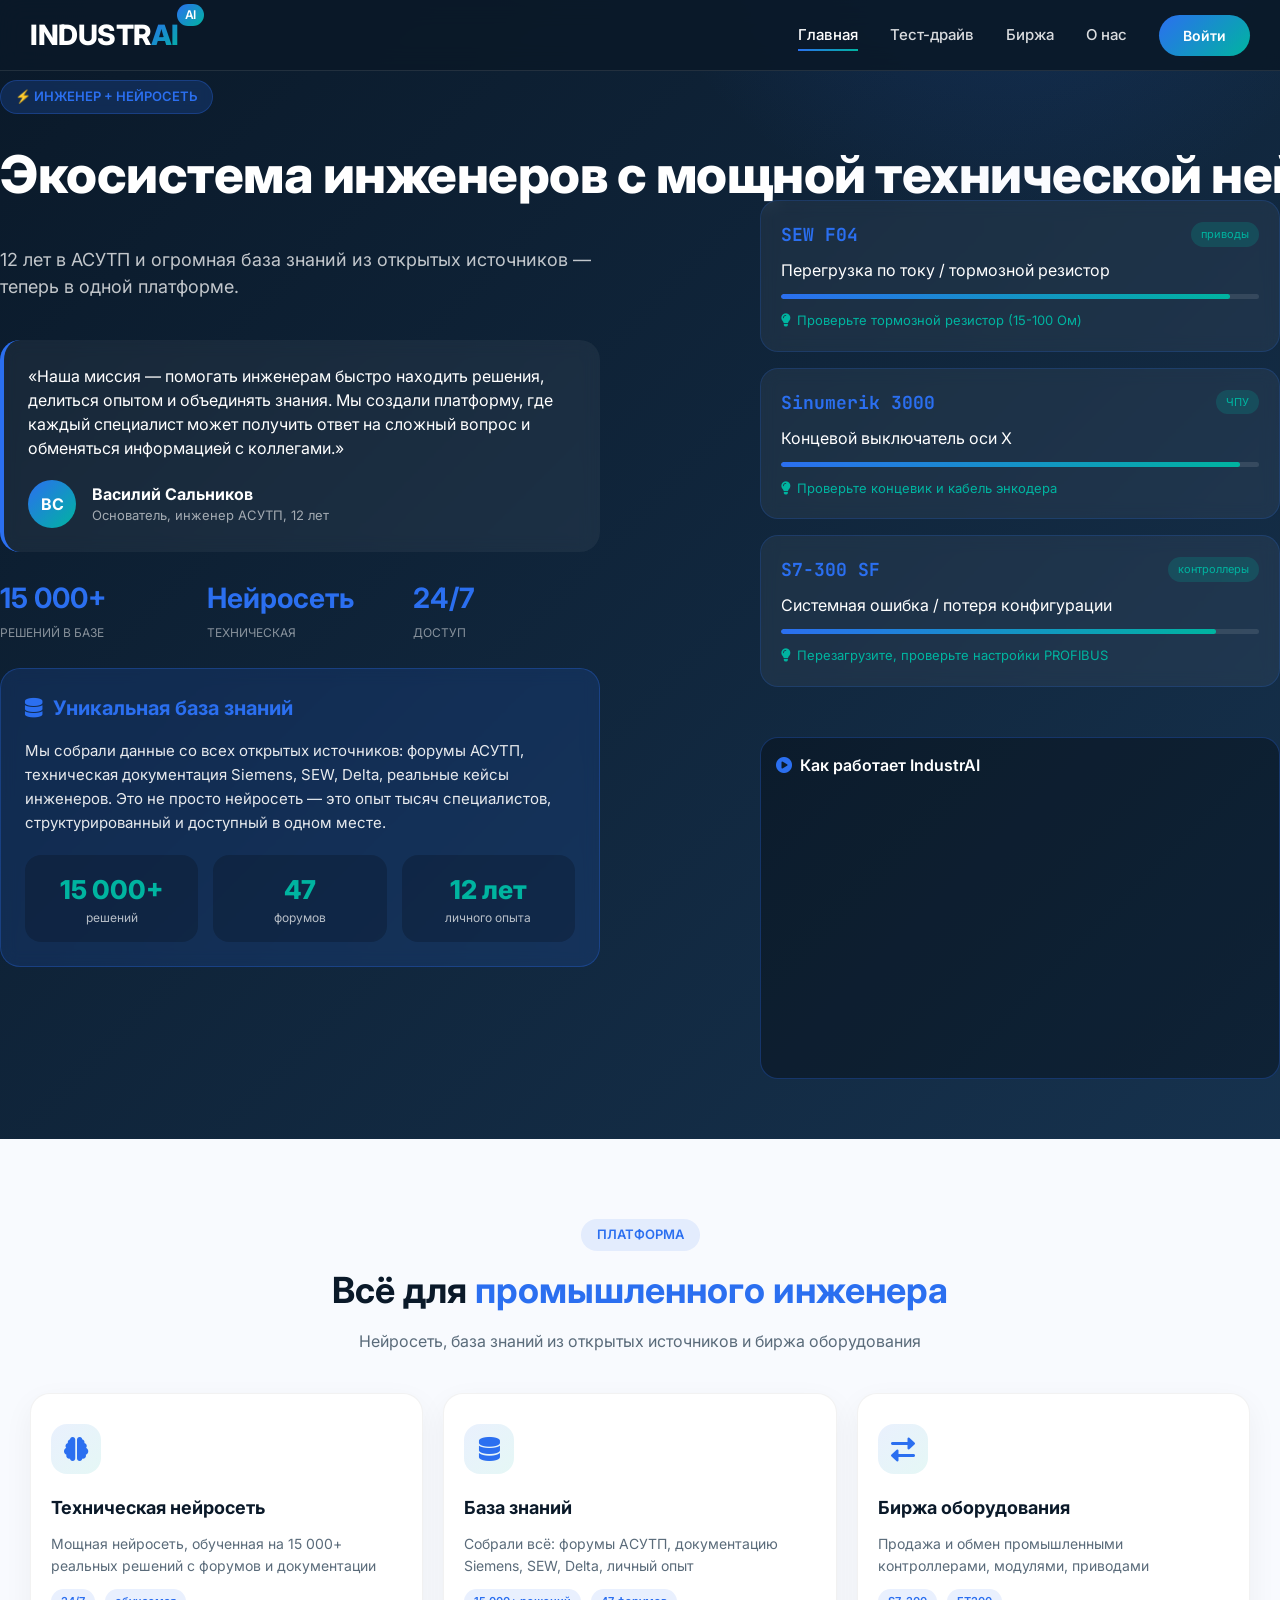
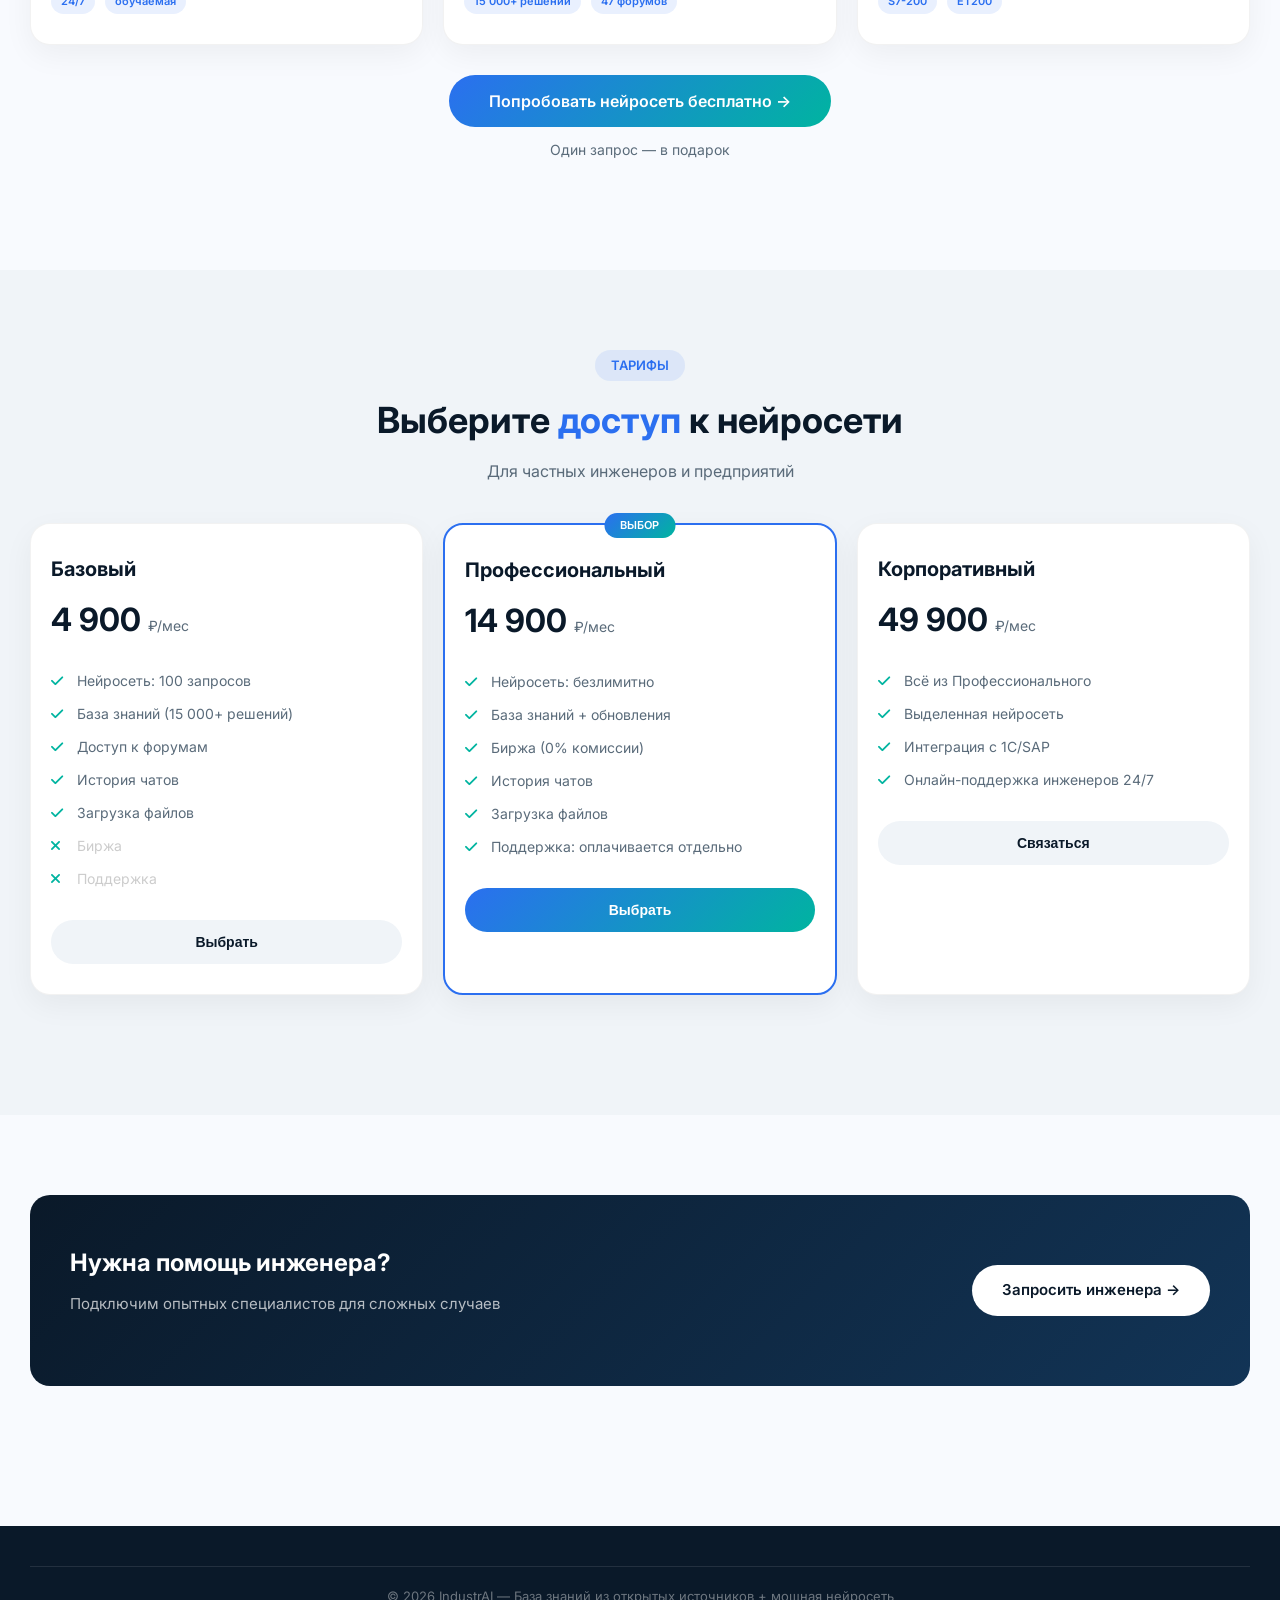
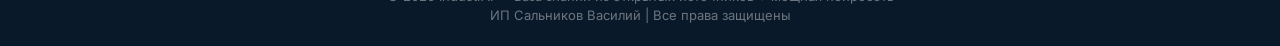
==== commit b96fadaa: "Update index.html" ====
--- a/index.html
+++ b/index.html
@@ -11,7 +11,7 @@
     <link rel="preconnect" href="https://fonts.gstatic.com" crossorigin>
     <link href="https://fonts.googleapis.com/css2?family=Inter:wght@300;400;500;600;700;800&family=JetBrains+Mono:wght@400;500&display=swap" rel="stylesheet">
     <link rel="stylesheet" href="https://cdnjs.cloudflare.com/ajax/libs/font-awesome/6.0.0-beta3/css/all.min.css">
-    <link rel="stylesheet" href="css/style.css">
+    <link rel="stylesheet" href="style.css">
 </head>
 <body>
     <!-- Мобильное меню -->
@@ -306,6 +306,6 @@
         </div>
     </footer>
 
-    <script src="js/script.js"></script>
+    <script src="script.js"></script>
 </body>
 </html>
--- a/style.css
+++ b/style.css
@@ -0,0 +1,1851 @@
+/* ===== ОСНОВНЫЕ СТИЛИ ===== */
+* {
+    margin: 0;
+    padding: 0;
+    box-sizing: border-box;
+}
+
+body {
+    font-family: 'Inter', sans-serif;
+    background-color: #F8FAFE;
+    color: #0A1929;
+    line-height: 1.5;
+    overflow-x: hidden;
+    -webkit-tap-highlight-color: transparent;
+}
+
+.container {
+    max-width: 1400px;
+    margin: 0 auto;
+    padding: 0 30px;
+}
+
+@media (min-width: 1600px) {
+    .container {
+        max-width: 1500px;
+    }
+}
+
+/* Анимации */
+@keyframes float {
+    0% { transform: translateY(0px); }
+    50% { transform: translateY(-8px); }
+    100% { transform: translateY(0px); }
+}
+
+@keyframes pulse {
+    0% { box-shadow: 0 0 0 0 rgba(43,111,240,0.4); }
+    70% { box-shadow: 0 0 0 12px rgba(43,111,240,0); }
+    100% { box-shadow: 0 0 0 0 rgba(43,111,240,0); }
+}
+
+@keyframes fadeInUp {
+    from { opacity: 0; transform: translateY(30px); }
+    to { opacity: 1; transform: translateY(0); }
+}
+
+@keyframes gradientFlow {
+    0% { background-position: 0% 50%; }
+    50% { background-position: 100% 50%; }
+    100% { background-position: 0% 50%; }
+}
+
+/* Навигация */
+.navbar {
+    position: fixed;
+    top: 0;
+    left: 0;
+    width: 100%;
+    z-index: 1000;
+    backdrop-filter: blur(12px);
+    background: rgba(10, 25, 41, 0.9);
+    border-bottom: 1px solid rgba(255,255,255,0.1);
+}
+
+.nav-container {
+    display: flex;
+    justify-content: space-between;
+    align-items: center;
+    height: 70px;
+}
+
+.logo {
+    font-size: 24px;
+    font-weight: 800;
+    color: white;
+    text-decoration: none;
+    letter-spacing: -0.5px;
+    position: relative;
+}
+
+@media (min-width: 768px) {
+    .logo {
+        font-size: 28px;
+    }
+}
+
+.logo span {
+    background: linear-gradient(135deg, #2B6FF0, #00B4A0);
+    -webkit-background-clip: text;
+    -webkit-text-fill-color: transparent;
+}
+
+.logo::after {
+    content: 'AI';
+    position: absolute;
+    top: -10px;
+    right: -25px;
+    font-size: 12px;
+    background: linear-gradient(135deg, #2B6FF0, #00B4A0);
+    padding: 2px 8px;
+    border-radius: 20px;
+    color: white;
+    font-weight: 600;
+    -webkit-text-fill-color: white;
+    animation: float 2s ease-in-out infinite;
+}
+
+.nav-menu {
+    display: none;
+}
+
+@media (min-width: 768px) {
+    .nav-menu {
+        display: flex;
+        gap: 32px;
+        align-items: center;
+    }
+}
+
+.mobile-menu-button {
+    display: block;
+    color: white;
+    font-size: 24px;
+    cursor: pointer;
+}
+
+@media (min-width: 768px) {
+    .mobile-menu-button {
+        display: none;
+    }
+}
+
+.nav-link {
+    color: rgba(255,255,255,0.85);
+    text-decoration: none;
+    font-weight: 500;
+    transition: 0.3s;
+    font-size: 15px;
+    cursor: pointer;
+    position: relative;
+}
+
+.nav-link::after {
+    content: '';
+    position: absolute;
+    bottom: -5px;
+    left: 0;
+    width: 0;
+    height: 2px;
+    background: linear-gradient(135deg, #2B6FF0, #00B4A0);
+    transition: width 0.3s;
+}
+
+.nav-link:hover::after,
+.nav-link.active::after {
+    width: 100%;
+}
+
+.nav-link:hover,
+.nav-link.active {
+    color: white;
+}
+
+.user-info {
+    display: flex;
+    align-items: center;
+    gap: 15px;
+}
+
+.user-name {
+    color: white;
+    font-size: 14px;
+    font-weight: 500;
+    background: rgba(255,255,255,0.1);
+    padding: 6px 12px;
+    border-radius: 30px;
+    cursor: pointer;
+    transition: 0.3s;
+}
+
+.user-name:hover {
+    background: rgba(255,255,255,0.2);
+}
+
+.logout-btn {
+    background: rgba(255,255,255,0.15);
+    color: white;
+    padding: 6px 12px;
+    border-radius: 30px;
+    font-size: 13px;
+    cursor: pointer;
+    transition: 0.3s;
+    border: 1px solid rgba(255,255,255,0.2);
+}
+
+.logout-btn:hover {
+    background: rgba(255,255,255,0.25);
+    transform: translateY(-1px);
+}
+
+.nav-button {
+    background: linear-gradient(135deg, #2B6FF0, #00B4A0);
+    color: white;
+    padding: 10px 24px;
+    border-radius: 40px;
+    text-decoration: none;
+    font-weight: 600;
+    font-size: 14px;
+    transition: 0.3s;
+    border: none;
+    cursor: pointer;
+    animation: pulse 2s infinite;
+    display: inline-block;
+}
+
+/* Мобильное меню */
+.mobile-menu {
+    position: fixed;
+    top: 70px;
+    left: 0;
+    width: 100%;
+    background: #0A1929;
+    padding: 20px;
+    transform: translateY(-150%);
+    transition: transform 0.3s ease;
+    z-index: 999;
+    border-bottom: 1px solid rgba(255,255,255,0.1);
+}
+
+.mobile-menu.active {
+    transform: translateY(0);
+}
+
+.mobile-menu .nav-link {
+    display: block;
+    padding: 15px 0;
+    font-size: 18px;
+    border-bottom: 1px solid rgba(255,255,255,0.1);
+}
+
+.mobile-menu .nav-link:last-child {
+    border-bottom: none;
+}
+
+/* Баннер подписки */
+.subscription-banner {
+    background: linear-gradient(135deg, #2B6FF0, #00B4A0);
+    color: white;
+    padding: 20px 0;
+    margin-top: 70px;
+}
+
+.subscription-banner .container {
+    display: flex;
+    justify-content: space-between;
+    align-items: center;
+    flex-wrap: wrap;
+    gap: 20px;
+}
+
+.subscription-info {
+    flex: 1;
+}
+
+.subscription-title {
+    font-size: 20px;
+    font-weight: 700;
+    margin-bottom: 5px;
+}
+
+.subscription-text {
+    font-size: 15px;
+    opacity: 0.9;
+}
+
+.subscription-expiry {
+    font-size: 14px;
+    opacity: 0.8;
+    margin-top: 5px;
+}
+
+.subscription-button {
+    background: white;
+    color: #0A1929;
+    padding: 12px 30px;
+    border-radius: 40px;
+    text-decoration: none;
+    font-weight: 600;
+    font-size: 15px;
+    transition: 0.3s;
+    white-space: nowrap;
+}
+
+.subscription-button:hover {
+    transform: translateY(-2px);
+    box-shadow: 0 5px 15px rgba(0,0,0,0.2);
+}
+
+/* Главная — градиент */
+.gradient-bg {
+    background: linear-gradient(-45deg, #0A1929, #123456, #1A3A5A, #0A1929);
+    background-size: 400% 400%;
+    animation: gradientFlow 15s ease infinite;
+    position: relative;
+    overflow: hidden;
+    color: white;
+}
+
+.gradient-bg::before {
+    content: '';
+    position: absolute;
+    top: -50%;
+    right: -10%;
+    width: 800px;
+    height: 800px;
+    background: radial-gradient(circle, rgba(43,111,240,0.2) 0%, transparent 70%);
+    border-radius: 50%;
+    animation: float 10s ease-in-out infinite;
+}
+
+/* Герой */
+.hero {
+    padding: 60px 0 40px;
+}
+
+@media (min-width: 768px) {
+    .hero {
+        padding: 80px 0 60px;
+    }
+}
+
+.hero-grid {
+    display: grid;
+    grid-template-columns: 1fr;
+    gap: 40px;
+}
+
+@media (min-width: 1200px) {
+    .hero-grid {
+        grid-template-columns: 1fr 1fr;
+        gap: 60px;
+        align-items: start;
+    }
+}
+
+.hero-left {
+    display: flex;
+    flex-direction: column;
+    gap: 25px;
+}
+
+.hero-right {
+    display: flex;
+    flex-direction: column;
+    gap: 20px;
+    margin-top: 120px; /* Немного уменьшил, чтобы видео влезло */
+}
+
+@media (max-width: 1199px) {
+    .hero-right {
+        margin-top: 0;
+    }
+}
+
+.hero-label {
+    display: inline-block;
+    background: rgba(43,111,240,0.2);
+    backdrop-filter: blur(5px);
+    padding: 6px 14px;
+    border-radius: 40px;
+    font-size: 13px;
+    font-weight: 600;
+    color: #2B6FF0;
+    margin-bottom: 5px;
+    border: 1px solid rgba(43,111,240,0.3);
+    align-self: flex-start;
+}
+
+.hero h1 {
+    font-size: 36px;
+    font-weight: 800;
+    line-height: 1.2;
+    margin-bottom: 15px;
+    letter-spacing: -0.5px;
+    max-width: 600px;
+}
+
+@media (min-width: 768px) {
+    .hero h1 {
+        font-size: 44px;
+        max-width: 650px;
+    }
+}
+
+@media (min-width: 1200px) {
+    .hero h1 {
+        font-size: 52px;
+        max-width: 700px;
+        white-space: nowrap;
+    }
+}
+
+.hero h1 span {
+    background: linear-gradient(135deg, #2B6FF0, #00B4A0);
+    -webkit-background-clip: text;
+    -webkit-text-fill-color: transparent;
+}
+
+.hero-description {
+    font-size: 16px;
+    color: rgba(255,255,255,0.75);
+    margin-bottom: 15px;
+    max-width: 600px;
+}
+
+@media (min-width: 768px) {
+    .hero-description {
+        font-size: 18px;
+    }
+}
+
+/* Блок истории */
+.story-block {
+    background: rgba(255,255,255,0.05);
+    backdrop-filter: blur(8px);
+    border-radius: 20px;
+    padding: 24px;
+    border-left: 4px solid #2B6FF0;
+    max-width: 600px;
+}
+
+.story-author {
+    display: flex;
+    align-items: center;
+    gap: 16px;
+    margin-top: 20px;
+}
+
+.author-photo {
+    width: 48px;
+    height: 48px;
+    border-radius: 50%;
+    background: linear-gradient(135deg, #2B6FF0, #00B4A0);
+    display: flex;
+    align-items: center;
+    justify-content: center;
+    font-weight: 700;
+    flex-shrink: 0;
+}
+
+/* Статистика */
+.hero-stats {
+    display: flex;
+    flex-wrap: wrap;
+    gap: 20px;
+    max-width: 600px;
+}
+
+.stat-item {
+    flex: 1 1 100px;
+}
+
+.stat-number {
+    font-size: 28px;
+    font-weight: 700;
+    color: #2B6FF0;
+}
+
+.stat-label {
+    font-size: 12px;
+    color: rgba(255,255,255,0.5);
+    text-transform: uppercase;
+}
+
+/* Блок базы знаний */
+.knowledge-block {
+    background: rgba(43,111,240,0.15);
+    backdrop-filter: blur(8px);
+    border-radius: 20px;
+    padding: 24px;
+    border: 1px solid rgba(43,111,240,0.3);
+    max-width: 600px;
+}
+
+.knowledge-block h3 {
+    font-size: 20px;
+    font-weight: 700;
+    margin-bottom: 16px;
+    color: #2B6FF0;
+    display: flex;
+    align-items: center;
+    gap: 10px;
+}
+
+.knowledge-block p {
+    margin-bottom: 16px;
+    font-size: 15px;
+    line-height: 1.6;
+    color: rgba(255,255,255,0.9);
+}
+
+.knowledge-stats {
+    display: flex;
+    flex-wrap: wrap;
+    gap: 15px;
+    margin-top: 20px;
+}
+
+.knowledge-stat-item {
+    flex: 1 1 120px;
+    background: rgba(0,0,0,0.2);
+    border-radius: 16px;
+    padding: 15px;
+    text-align: center;
+}
+
+.knowledge-stat-number {
+    font-size: 26px;
+    font-weight: 800;
+    color: #00B4A0;
+}
+
+.knowledge-stat-label {
+    font-size: 12px;
+    opacity: 0.7;
+}
+
+/* Карточки ошибок */
+.error-cards {
+    display: flex;
+    flex-direction: column;
+    gap: 16px;
+    margin-bottom: 20px;
+}
+
+.error-card {
+    background: rgba(255,255,255,0.05);
+    backdrop-filter: blur(8px);
+    border-radius: 18px;
+    padding: 20px;
+    border: 1px solid rgba(43,111,240,0.2);
+    transition: all 0.3s;
+    cursor: pointer;
+}
+
+.error-card:hover {
+    transform: translateX(-5px);
+    border-color: #2B6FF0;
+    box-shadow: 0 10px 20px rgba(43,111,240,0.2);
+    background: rgba(43,111,240,0.1);
+}
+
+.error-header {
+    display: flex;
+    justify-content: space-between;
+    align-items: center;
+    margin-bottom: 10px;
+    flex-wrap: wrap;
+    gap: 8px;
+}
+
+.error-code {
+    font-family: 'JetBrains Mono', monospace;
+    font-size: 18px;
+    font-weight: 700;
+    color: #2B6FF0;
+}
+
+.error-tag {
+    background: rgba(0,180,160,0.2);
+    padding: 4px 10px;
+    border-radius: 40px;
+    font-size: 11px;
+    color: #00B4A0;
+}
+
+.error-progress {
+    height: 5px;
+    background: rgba(255,255,255,0.1);
+    border-radius: 3px;
+    overflow: hidden;
+    margin: 12px 0;
+}
+
+.progress-bar {
+    height: 100%;
+    background: linear-gradient(90deg, #2B6FF0, #00B4A0);
+    border-radius: 3px;
+}
+
+.error-solution {
+    font-size: 13px;
+    color: #00B4A0;
+    display: flex;
+    align-items: center;
+    gap: 6px;
+}
+
+/* Видеоблок */
+.video-block {
+    background: rgba(0,0,0,0.3);
+    border-radius: 18px;
+    padding: 15px;
+    border: 1px solid rgba(43,111,240,0.3);
+    margin-top: 10px;
+}
+
+.video-block h4 {
+    color: white;
+    font-size: 16px;
+    font-weight: 600;
+    margin-bottom: 12px;
+    display: flex;
+    align-items: center;
+    gap: 8px;
+}
+
+.video-block h4 i {
+    color: #2B6FF0;
+}
+
+.video-container {
+    position: relative;
+    width: 100%;
+    padding-bottom: 56.25%; /* 16:9 соотношение */
+    height: 0;
+    overflow: hidden;
+    border-radius: 12px;
+}
+
+.video-container iframe {
+    position: absolute;
+    top: 0;
+    left: 0;
+    width: 100%;
+    height: 100%;
+    border: none;
+}
+
+/* Секции */
+.section {
+    padding: 60px 0;
+}
+
+@media (min-width: 768px) {
+    .section {
+        padding: 80px 0;
+    }
+}
+
+.section-header {
+    text-align: center;
+    margin-bottom: 40px;
+}
+
+.section-label {
+    display: inline-block;
+    background: rgba(43,111,240,0.1);
+    padding: 6px 16px;
+    border-radius: 40px;
+    font-size: 13px;
+    font-weight: 600;
+    color: #2B6FF0;
+    margin-bottom: 12px;
+}
+
+.section h2 {
+    font-size: 28px;
+    font-weight: 700;
+    margin-bottom: 12px;
+}
+
+@media (min-width: 768px) {
+    .section h2 {
+        font-size: 36px;
+    }
+}
+
+.section h2 span {
+    color: #2B6FF0;
+}
+
+.section-subtitle {
+    font-size: 16px;
+    color: #5A6B7A;
+    padding: 0 15px;
+}
+
+/* Карточки возможностей */
+.features-grid {
+    display: grid;
+    grid-template-columns: 1fr;
+    gap: 20px;
+    margin: 30px 0;
+}
+
+@media (min-width: 640px) {
+    .features-grid {
+        grid-template-columns: repeat(2, 1fr);
+    }
+}
+
+@media (min-width: 1024px) {
+    .features-grid {
+        grid-template-columns: repeat(3, 1fr);
+    }
+}
+
+.feature-card {
+    background: white;
+    border-radius: 20px;
+    padding: 30px 20px;
+    box-shadow: 0 10px 30px rgba(0,0,0,0.05);
+    border: 1px solid rgba(0,0,0,0.05);
+    transition: 0.3s;
+}
+
+.feature-card:hover {
+    transform: translateY(-5px);
+    box-shadow: 0 20px 40px rgba(43,111,240,0.1);
+    border-color: #2B6FF0;
+}
+
+.feature-icon {
+    width: 50px;
+    height: 50px;
+    background: linear-gradient(135deg, rgba(43,111,240,0.1), rgba(0,180,160,0.1));
+    border-radius: 16px;
+    display: flex;
+    align-items: center;
+    justify-content: center;
+    margin-bottom: 20px;
+    transition: 0.3s;
+}
+
+.feature-card:hover .feature-icon {
+    background: linear-gradient(135deg, #2B6FF0, #00B4A0);
+}
+
+.feature-card:hover .feature-icon i {
+    color: white;
+}
+
+.feature-icon i {
+    font-size: 24px;
+    color: #2B6FF0;
+    transition: 0.3s;
+}
+
+.feature-card h3 {
+    font-size: 18px;
+    font-weight: 700;
+    margin-bottom: 12px;
+}
+
+.feature-card p {
+    color: #5A6B7A;
+    font-size: 14px;
+    line-height: 1.6;
+}
+
+.feature-tag {
+    display: inline-block;
+    background: rgba(43,111,240,0.1);
+    padding: 4px 10px;
+    border-radius: 40px;
+    font-size: 11px;
+    font-weight: 600;
+    color: #2B6FF0;
+    margin-right: 6px;
+    margin-top: 12px;
+}
+
+/* Тарифы */
+.pricing-grid {
+    display: grid;
+    grid-template-columns: 1fr;
+    gap: 20px;
+    margin: 40px 0;
+}
+
+@media (min-width: 768px) {
+    .pricing-grid {
+        grid-template-columns: repeat(2, 1fr);
+    }
+}
+
+@media (min-width: 1024px) {
+    .pricing-grid {
+        grid-template-columns: repeat(3, 1fr);
+    }
+}
+
+.pricing-card {
+    background: white;
+    border-radius: 20px;
+    padding: 30px 20px;
+    box-shadow: 0 10px 30px rgba(0,0,0,0.05);
+    border: 1px solid rgba(0,0,0,0.05);
+    position: relative;
+    transition: 0.3s;
+}
+
+.pricing-card:hover {
+    transform: translateY(-5px);
+    box-shadow: 0 20px 40px rgba(43,111,240,0.1);
+}
+
+.pricing-card.popular {
+    border: 2px solid #2B6FF0;
+}
+
+.popular-badge {
+    position: absolute;
+    top: -12px;
+    left: 50%;
+    transform: translateX(-50%);
+    background: linear-gradient(135deg, #2B6FF0, #00B4A0);
+    color: white;
+    padding: 4px 16px;
+    border-radius: 40px;
+    font-size: 11px;
+    font-weight: 600;
+    animation: float 3s ease-in-out infinite;
+}
+
+.pricing-card h3 {
+    font-size: 20px;
+    font-weight: 700;
+    margin-bottom: 12px;
+}
+
+.price {
+    font-size: 32px;
+    font-weight: 700;
+    margin-bottom: 20px;
+}
+
+.price small {
+    font-size: 14px;
+    font-weight: 400;
+    color: #5A6B7A;
+}
+
+.pricing-features {
+    list-style: none;
+    margin-bottom: 25px;
+}
+
+.pricing-features li {
+    padding: 6px 0;
+    color: #5A6B7A;
+    font-size: 14px;
+    display: flex;
+    align-items: center;
+    gap: 8px;
+}
+
+.pricing-features i {
+    color: #00B4A0;
+    width: 18px;
+}
+
+.pricing-button {
+    display: block;
+    text-align: center;
+    padding: 14px;
+    border-radius: 40px;
+    text-decoration: none;
+    font-weight: 600;
+    font-size: 14px;
+    transition: 0.3s;
+    cursor: pointer;
+    border: none;
+    width: 100%;
+}
+
+.pricing-button.basic {
+    background: #F0F4F8;
+    color: #0A1929;
+}
+
+.pricing-button.premium {
+    background: linear-gradient(135deg, #2B6FF0, #00B4A0);
+    color: white;
+}
+
+.pricing-button:hover {
+    transform: translateY(-2px);
+    box-shadow: 0 5px 15px rgba(43,111,240,0.2);
+}
+
+/* Блок поддержки */
+.support-section {
+    background: linear-gradient(135deg, #0A1929 0%, #123456 100%);
+    color: white;
+    border-radius: 20px;
+    padding: 40px 20px;
+    text-align: center;
+}
+
+@media (min-width: 768px) {
+    .support-section {
+        padding: 50px 40px;
+        display: flex;
+        justify-content: space-between;
+        align-items: center;
+        text-align: left;
+    }
+}
+
+.support-content h2 {
+    font-size: 24px;
+    font-weight: 700;
+    margin-bottom: 12px;
+}
+
+.support-content p {
+    color: rgba(255,255,255,0.7);
+    margin-bottom: 20px;
+    font-size: 15px;
+}
+
+.support-button {
+    background: white;
+    color: #0A1929;
+    padding: 14px 30px;
+    border-radius: 40px;
+    text-decoration: none;
+    font-weight: 600;
+    font-size: 15px;
+    display: inline-block;
+    transition: 0.3s;
+    cursor: pointer;
+}
+
+.support-button:hover {
+    transform: translateY(-2px);
+    box-shadow: 0 10px 20px rgba(255,255,255,0.2);
+}
+
+/* Страница "О нас" */
+.about-hero {
+    background: linear-gradient(135deg, #0A1929, #1A2A3A);
+    color: white;
+    padding: 60px 0;
+    text-align: center;
+}
+
+.about-hero h1 {
+    font-size: 42px;
+    font-weight: 800;
+    margin-bottom: 20px;
+}
+
+.about-hero p {
+    font-size: 18px;
+    opacity: 0.8;
+    max-width: 700px;
+    margin: 0 auto;
+}
+
+.about-content {
+    padding: 60px 0;
+    background: white;
+}
+
+.about-grid {
+    display: grid;
+    grid-template-columns: 1fr 1fr;
+    gap: 50px;
+    margin-bottom: 60px;
+}
+
+@media (max-width: 768px) {
+    .about-grid {
+        grid-template-columns: 1fr;
+        gap: 30px;
+    }
+}
+
+.about-text h2 {
+    font-size: 28px;
+    font-weight: 700;
+    margin-bottom: 20px;
+    color: #0A1929;
+}
+
+.about-text h2 span {
+    color: #2B6FF0;
+}
+
+.about-text p {
+    color: #5A6B7A;
+    margin-bottom: 20px;
+    font-size: 16px;
+    line-height: 1.7;
+}
+
+.about-stats {
+    display: flex;
+    gap: 30px;
+    margin-top: 30px;
+}
+
+.about-stat-item {
+    text-align: center;
+}
+
+.about-stat-number {
+    font-size: 36px;
+    font-weight: 800;
+    color: #2B6FF0;
+}
+
+.about-stat-label {
+    font-size: 14px;
+    color: #5A6B7A;
+}
+
+.expertise-list {
+    list-style: none;
+    background: #F8FAFE;
+    border-radius: 20px;
+    padding: 30px;
+}
+
+.expertise-list li {
+    padding: 12px 0;
+    border-bottom: 1px solid #E0E8F0;
+    display: flex;
+    align-items: center;
+    gap: 10px;
+}
+
+.expertise-list li:last-child {
+    border-bottom: none;
+}
+
+.expertise-list i {
+    color: #00B4A0;
+    width: 24px;
+}
+
+/* Форма обратной связи */
+.feedback-form {
+    max-width: 600px;
+    margin: 40px auto;
+    background: #F8FAFE;
+    border-radius: 30px;
+    padding: 40px;
+    box-shadow: 0 20px 40px rgba(0,0,0,0.05);
+}
+
+.feedback-form h3 {
+    font-size: 24px;
+    font-weight: 700;
+    margin-bottom: 20px;
+    text-align: center;
+}
+
+.feedback-form h3 span {
+    color: #2B6FF0;
+}
+
+.form-group {
+    margin-bottom: 20px;
+}
+
+.form-group label {
+    display: block;
+    font-weight: 600;
+    margin-bottom: 8px;
+    font-size: 14px;
+}
+
+.form-control {
+    width: 100%;
+    padding: 14px 18px;
+    border: 2px solid #E0E8F0;
+    border-radius: 16px;
+    font-family: 'Inter', sans-serif;
+    font-size: 15px;
+    transition: 0.3s;
+}
+
+.form-control:focus {
+    outline: none;
+    border-color: #2B6FF0;
+}
+
+textarea.form-control {
+    min-height: 120px;
+    resize: vertical;
+}
+
+.form-submit {
+    background: linear-gradient(135deg, #2B6FF0, #00B4A0);
+    color: white;
+    border: none;
+    padding: 16px;
+    border-radius: 40px;
+    font-weight: 600;
+    font-size: 16px;
+    cursor: pointer;
+    width: 100%;
+    transition: 0.3s;
+}
+
+.form-submit:hover {
+    transform: translateY(-2px);
+    box-shadow: 0 10px 20px rgba(43,111,240,0.3);
+}
+
+/* Чат */
+.chat-container {
+    max-width: 1200px;
+    margin: -30px auto 40px;
+    background: white;
+    border-radius: 24px;
+    box-shadow: 0 20px 40px rgba(0,0,0,0.2);
+    overflow: hidden;
+    display: grid;
+    grid-template-columns: 280px 1fr;
+}
+
+@media (max-width: 768px) {
+    .chat-container {
+        grid-template-columns: 1fr;
+    }
+}
+
+/* Боковая панель с историей */
+.chat-sidebar {
+    background: #0A1929;
+    color: white;
+    padding: 20px;
+    border-right: 1px solid rgba(255,255,255,0.1);
+    height: 600px;
+    overflow-y: auto;
+}
+
+.sidebar-header {
+    display: flex;
+    justify-content: space-between;
+    align-items: center;
+    margin-bottom: 20px;
+    padding-bottom: 15px;
+    border-bottom: 1px solid rgba(255,255,255,0.1);
+}
+
+.sidebar-header h3 {
+    font-size: 16px;
+    font-weight: 600;
+}
+
+.new-chat-btn {
+    background: rgba(255,255,255,0.1);
+    border: none;
+    color: white;
+    width: 32px;
+    height: 32px;
+    border-radius: 50%;
+    cursor: pointer;
+    transition: 0.3s;
+}
+
+.new-chat-btn:hover {
+    background: rgba(255,255,255,0.2);
+    transform: rotate(90deg);
+}
+
+.history-list {
+    display: flex;
+    flex-direction: column;
+    gap: 10px;
+}
+
+.history-item {
+    background: rgba(255,255,255,0.05);
+    border-radius: 12px;
+    padding: 12px;
+    cursor: pointer;
+    transition: 0.3s;
+    position: relative;
+}
+
+.history-item:hover {
+    background: rgba(255,255,255,0.1);
+}
+
+.history-item.active {
+    background: rgba(43,111,240,0.3);
+    border-left: 3px solid #2B6FF0;
+}
+
+.history-item-title {
+    font-size: 14px;
+    font-weight: 600;
+    margin-bottom: 4px;
+    white-space: nowrap;
+    overflow: hidden;
+    text-overflow: ellipsis;
+    padding-right: 25px;
+}
+
+.history-item-date {
+    font-size: 11px;
+    opacity: 0.5;
+}
+
+.delete-history {
+    position: absolute;
+    top: 8px;
+    right: 8px;
+    width: 20px;
+    height: 20px;
+    border-radius: 50%;
+    background: rgba(255,255,255,0.1);
+    border: none;
+    color: white;
+    font-size: 12px;
+    cursor: pointer;
+    display: none;
+    align-items: center;
+    justify-content: center;
+}
+
+.history-item:hover .delete-history {
+    display: flex;
+}
+
+.delete-history:hover {
+    background: rgba(255,255,255,0.2);
+    color: #ff5f56;
+}
+
+/* Основная область чата */
+.chat-main {
+    display: flex;
+    flex-direction: column;
+    height: 600px;
+}
+
+.chat-header {
+    background: #0A1929;
+    color: white;
+    padding: 15px 20px;
+    display: flex;
+    align-items: center;
+    gap: 12px;
+    border-bottom: 1px solid rgba(255,255,255,0.1);
+}
+
+.chat-avatar {
+    width: 40px;
+    height: 40px;
+    background: linear-gradient(135deg, #2B6FF0, #00B4A0);
+    border-radius: 50%;
+    display: flex;
+    align-items: center;
+    justify-content: center;
+    font-weight: 700;
+    font-size: 16px;
+    flex-shrink: 0;
+}
+
+.chat-title h3 {
+    font-size: 16px;
+    margin-bottom: 2px;
+}
+
+.chat-title p {
+    font-size: 12px;
+    opacity: 0.6;
+}
+
+.query-counter {
+    margin-left: auto;
+    background: rgba(255,255,255,0.1);
+    padding: 6px 12px;
+    border-radius: 30px;
+    font-size: 12px;
+    border: 1px solid rgba(255,255,255,0.2);
+}
+
+.chat-messages {
+    flex: 1;
+    padding: 20px;
+    overflow-y: auto;
+    background: #F8FAFE;
+}
+
+.message {
+    display: flex;
+    gap: 12px;
+    margin-bottom: 20px;
+}
+
+.message-avatar {
+    width: 36px;
+    height: 36px;
+    border-radius: 50%;
+    background: #E0E8F0;
+    display: flex;
+    align-items: center;
+    justify-content: center;
+    font-weight: 600;
+    font-size: 13px;
+    flex-shrink: 0;
+}
+
+.message.user .message-avatar {
+    background: #0A1929;
+    color: white;
+}
+
+.message.bot .message-avatar {
+    background: linear-gradient(135deg, #2B6FF0, #00B4A0);
+    color: white;
+}
+
+.message-content {
+    background: white;
+    padding: 14px 18px;
+    border-radius: 18px;
+    max-width: 70%;
+    font-size: 14px;
+    line-height: 1.6;
+    box-shadow: 0 2px 8px rgba(0,0,0,0.05);
+}
+
+.message.bot .message-content {
+    border-left: 3px solid #2B6FF0;
+    font-family: 'JetBrains Mono', monospace;
+    background: #F5F7FA;
+}
+
+.message.user .message-content {
+    background: #2B6FF0;
+    color: white;
+    margin-left: auto;
+}
+
+.message.user {
+    flex-direction: row-reverse;
+}
+
+.message-attachment {
+    margin-top: 10px;
+    padding: 10px;
+    background: rgba(255,255,255,0.1);
+    border-radius: 10px;
+    display: flex;
+    align-items: center;
+    gap: 10px;
+    font-size: 12px;
+}
+
+.message-attachment i {
+    font-size: 16px;
+}
+
+.chat-input-area {
+    padding: 15px 20px;
+    background: white;
+    border-top: 1px solid #E0E8F0;
+}
+
+.chat-input-wrapper {
+    display: flex;
+    gap: 10px;
+    align-items: center;
+}
+
+.chat-input {
+    flex: 1;
+    padding: 12px 16px;
+    border: 2px solid #E0E8F0;
+    border-radius: 40px;
+    font-family: 'Inter', sans-serif;
+    font-size: 14px;
+    transition: 0.3s;
+}
+
+.chat-input:focus {
+    outline: none;
+    border-color: #2B6FF0;
+}
+
+.attach-btn {
+    width: 44px;
+    height: 44px;
+    border-radius: 50%;
+    background: #F0F4F8;
+    border: 2px solid #E0E8F0;
+    color: #5A6B7A;
+    font-size: 16px;
+    cursor: pointer;
+    display: flex;
+    align-items: center;
+    justify-content: center;
+    transition: 0.3s;
+}
+
+.attach-btn:hover {
+    background: #2B6FF0;
+    color: white;
+    border-color: #2B6FF0;
+}
+
+.chat-send {
+    width: 44px;
+    height: 44px;
+    border-radius: 50%;
+    background: linear-gradient(135deg, #2B6FF0, #00B4A0);
+    color: white;
+    border: none;
+    font-size: 16px;
+    cursor: pointer;
+    display: flex;
+    align-items: center;
+    justify-content: center;
+    flex-shrink: 0;
+    transition: 0.3s;
+}
+
+.chat-send:hover {
+    transform: scale(1.1);
+}
+
+/* Биржа */
+.marketplace-hero {
+    background: linear-gradient(135deg, #0A1929, #1A2A3A);
+    color: white;
+    padding: 60px 0;
+    text-align: center;
+}
+
+.marketplace-hero h1 {
+    font-size: 42px;
+    font-weight: 800;
+    margin-bottom: 20px;
+}
+
+.marketplace-hero p {
+    font-size: 18px;
+    opacity: 0.8;
+    max-width: 600px;
+    margin: 0 auto;
+}
+
+.marketplace-tabs {
+    display: flex;
+    justify-content: center;
+    gap: 20px;
+    margin: 40px 0 20px;
+    flex-wrap: wrap;
+}
+
+.tab-button {
+    padding: 12px 32px;
+    border-radius: 40px;
+    font-weight: 600;
+    font-size: 14px;
+    cursor: pointer;
+    transition: 0.3s;
+    border: 2px solid transparent;
+}
+
+.tab-button.active {
+    background: #2B6FF0;
+    color: white;
+}
+
+.tab-button:not(.active) {
+    background: white;
+    color: #0A1929;
+    border: 2px solid #E0E8F0;
+}
+
+.tab-button:not(.active):hover {
+    border-color: #2B6FF0;
+    transform: translateY(-2px);
+}
+
+.tab-content {
+    display: none;
+}
+
+.tab-content.active {
+    display: block;
+}
+
+.items-grid {
+    display: grid;
+    grid-template-columns: repeat(2, 1fr);
+    gap: 20px;
+    margin-bottom: 40px;
+}
+
+@media (min-width: 640px) {
+    .items-grid {
+        grid-template-columns: repeat(3, 1fr);
+    }
+}
+
+@media (min-width: 1024px) {
+    .items-grid {
+        grid-template-columns: repeat(4, 1fr);
+    }
+}
+
+.item-card {
+    background: white;
+    border-radius: 16px;
+    overflow: hidden;
+    box-shadow: 0 5px 15px rgba(0,0,0,0.05);
+    transition: 0.3s;
+    cursor: pointer;
+    position: relative;
+}
+
+.item-card:hover {
+    transform: translateY(-5px);
+    box-shadow: 0 15px 30px rgba(43,111,240,0.1);
+}
+
+.item-badge {
+    position: absolute;
+    top: 10px;
+    right: 10px;
+    background: linear-gradient(135deg, #00B4A0, #2B6FF0);
+    color: white;
+    padding: 4px 8px;
+    border-radius: 20px;
+    font-size: 10px;
+    font-weight: 600;
+    z-index: 2;
+}
+
+.item-image {
+    height: 120px;
+    background: #F0F4F8;
+    display: flex;
+    align-items: center;
+    justify-content: center;
+    color: #2B6FF0;
+    font-size: 36px;
+    position: relative;
+}
+
+.item-details {
+    padding: 15px;
+}
+
+.item-category {
+    font-size: 11px;
+    color: #2B6FF0;
+    font-weight: 600;
+    text-transform: uppercase;
+    margin-bottom: 4px;
+}
+
+.item-title {
+    font-weight: 700;
+    font-size: 14px;
+    margin-bottom: 4px;
+    line-height: 1.4;
+}
+
+.item-status {
+    font-size: 11px;
+    color: #00B4A0;
+    font-weight: 600;
+    margin-bottom: 8px;
+}
+
+.item-price-block {
+    display: flex;
+    justify-content: space-between;
+    align-items: center;
+    margin-top: 8px;
+}
+
+.item-price {
+    font-size: 16px;
+    font-weight: 700;
+    color: #00B4A0;
+}
+
+.item-buy {
+    background: #2B6FF0;
+    color: white;
+    border: none;
+    padding: 6px 12px;
+    border-radius: 30px;
+    font-weight: 600;
+    font-size: 11px;
+    cursor: pointer;
+    transition: 0.3s;
+    pointer-events: none;
+}
+
+.add-form {
+    max-width: 600px;
+    margin: 30px auto;
+    background: white;
+    border-radius: 24px;
+    padding: 30px 20px;
+    box-shadow: 0 10px 30px rgba(0,0,0,0.1);
+}
+
+.seller-cabinet {
+    background: white;
+    border-radius: 24px;
+    padding: 30px 20px;
+    margin: 30px 0;
+    box-shadow: 0 10px 30px rgba(0,0,0,0.1);
+}
+
+.seller-item {
+    display: flex;
+    flex-direction: column;
+    gap: 10px;
+    padding: 15px;
+    border-bottom: 1px solid #E0E8F0;
+}
+
+@media (min-width: 640px) {
+    .seller-item {
+        flex-direction: row;
+        align-items: center;
+        gap: 20px;
+    }
+}
+
+.seller-item:last-child {
+    border-bottom: none;
+}
+
+.seller-item-image {
+    width: 50px;
+    height: 50px;
+    background: #F0F4F8;
+    border-radius: 10px;
+    display: flex;
+    align-items: center;
+    justify-content: center;
+    color: #2B6FF0;
+    font-size: 24px;
+    flex-shrink: 0;
+}
+
+/* Модальные окна */
+.modal {
+    display: none;
+    position: fixed;
+    top: 0;
+    left: 0;
+    width: 100%;
+    height: 100%;
+    background: rgba(0,0,0,0.8);
+    z-index: 2000;
+    align-items: center;
+    justify-content: center;
+    padding: 20px;
+}
+
+.modal.active {
+    display: flex;
+}
+
+.modal-content {
+    background: white;
+    border-radius: 24px;
+    padding: 30px 20px;
+    max-width: 450px;
+    width: 100%;
+    position: relative;
+}
+
+.modal-close {
+    position: absolute;
+    top: 15px;
+    right: 20px;
+    font-size: 24px;
+    cursor: pointer;
+    color: #5A6B7A;
+    transition: 0.3s;
+}
+
+.modal-close:hover {
+    color: #2B6FF0;
+    transform: scale(1.1);
+}
+
+.modal h3 {
+    font-size: 22px;
+    font-weight: 700;
+    margin-bottom: 15px;
+}
+
+.modal p {
+    color: #5A6B7A;
+    margin-bottom: 25px;
+    font-size: 14px;
+}
+
+.modal-input {
+    width: 100%;
+    padding: 14px 18px;
+    border: 2px solid #E0E8F0;
+    border-radius: 40px;
+    font-family: 'Inter', sans-serif;
+    font-size: 15px;
+    margin-bottom: 20px;
+}
+
+.modal-input:focus {
+    outline: none;
+    border-color: #2B6FF0;
+}
+
+.modal-button {
+    background: linear-gradient(135deg, #2B6FF0, #00B4A0);
+    color: white;
+    border: none;
+    padding: 14px;
+    border-radius: 40px;
+    font-weight: 600;
+    font-size: 15px;
+    cursor: pointer;
+    width: 100%;
+    transition: 0.3s;
+}
+
+.modal-button:hover {
+    transform: translateY(-2px);
+    box-shadow: 0 10px 20px rgba(43,111,240,0.3);
+}
+
+.confirm-modal {
+    display: none;
+    position: fixed;
+    top: 0;
+    left: 0;
+    width: 100%;
+    height: 100%;
+    background: rgba(0,0,0,0.8);
+    z-index: 2500;
+    align-items: center;
+    justify-content: center;
+    padding: 20px;
+}
+
+.confirm-modal.active {
+    display: flex;
+}
+
+.confirm-content {
+    background: white;
+    border-radius: 24px;
+    padding: 30px;
+    max-width: 400px;
+    width: 100%;
+    position: relative;
+}
+
+.confirm-content h3 {
+    font-size: 22px;
+    font-weight: 700;
+    margin-bottom: 15px;
+}
+
+.confirm-content p {
+    color: #5A6B7A;
+    margin-bottom: 25px;
+}
+
+.confirm-buttons {
+    display: flex;
+    gap: 15px;
+}
+
+.confirm-button {
+    flex: 1;
+    padding: 14px;
+    border-radius: 40px;
+    font-weight: 600;
+    font-size: 14px;
+    cursor: pointer;
+    border: none;
+    transition: 0.3s;
+}
+
+.confirm-button.yes {
+    background: linear-gradient(135deg, #2B6FF0, #00B4A0);
+    color: white;
+}
+
+.confirm-button.no {
+    background: #F0F4F8;
+    color: #0A1929;
+}
+
+.confirm-button:hover {
+    transform: translateY(-2px);
+}
+
+/* Уведомление */
+.notification {
+    position: fixed;
+    top: 80px;
+    left: 20px;
+    right: 20px;
+    background: white;
+    border-left: 4px solid #00B4A0;
+    padding: 16px 20px;
+    border-radius: 12px;
+    box-shadow: 0 10px 30px rgba(0,0,0,0.2);
+    z-index: 2000;
+    animation: slideIn 0.3s ease, fadeOut 0.3s ease 4.5s forwards;
+    max-width: 400px;
+    margin: 0 auto;
+}
+
+@keyframes slideIn {
+    from { transform: translateY(-100%); opacity: 0; }
+    to { transform: translateY(0); opacity: 1; }
+}
+
+@keyframes fadeOut {
+    to { opacity: 0; transform: translateY(-100%); }
+}
+
+/* Футер */
+.footer {
+    background: #0A1929;
+    color: white;
+    padding: 40px 0 20px;
+    margin-top: 60px;
+}
+
+.footer-bottom {
+    text-align: center;
+    padding-top: 20px;
+    border-top: 1px solid rgba(255,255,255,0.1);
+    color: rgba(255,255,255,0.4);
+    font-size: 13px;
+}
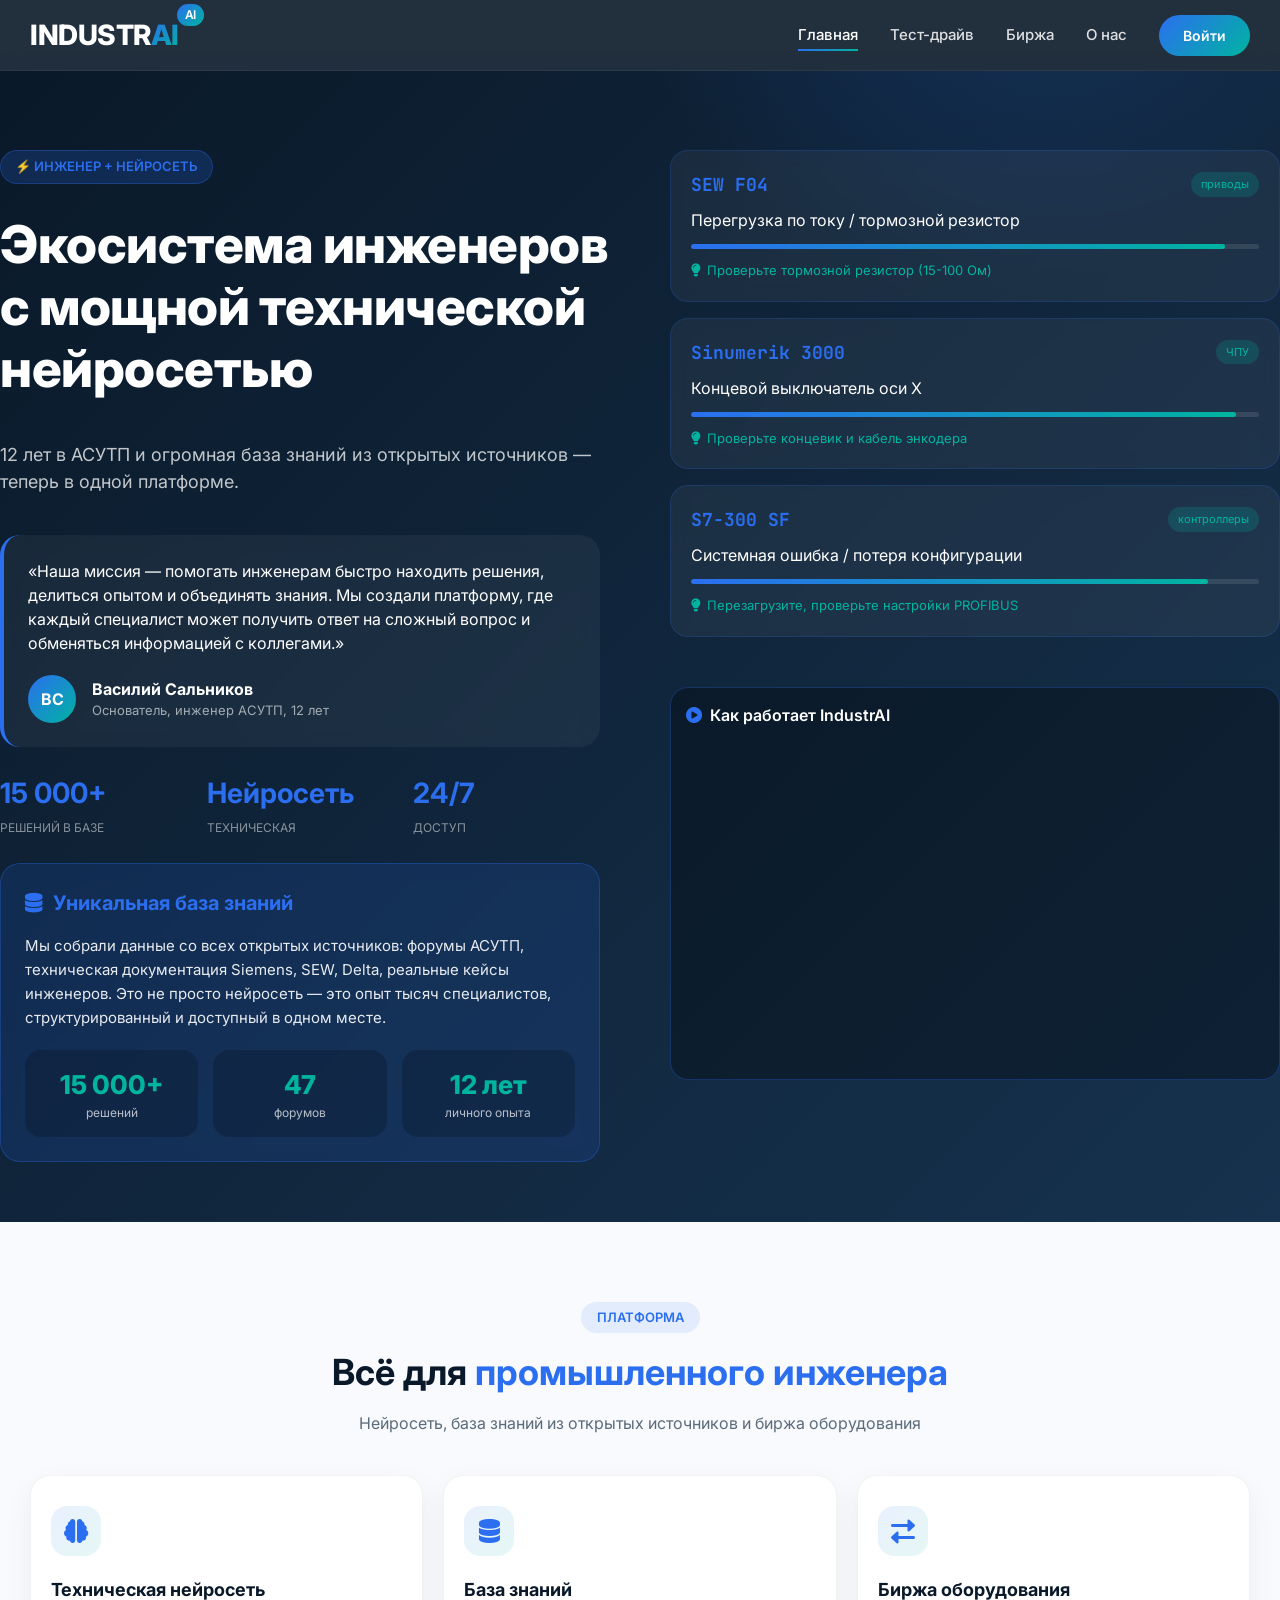
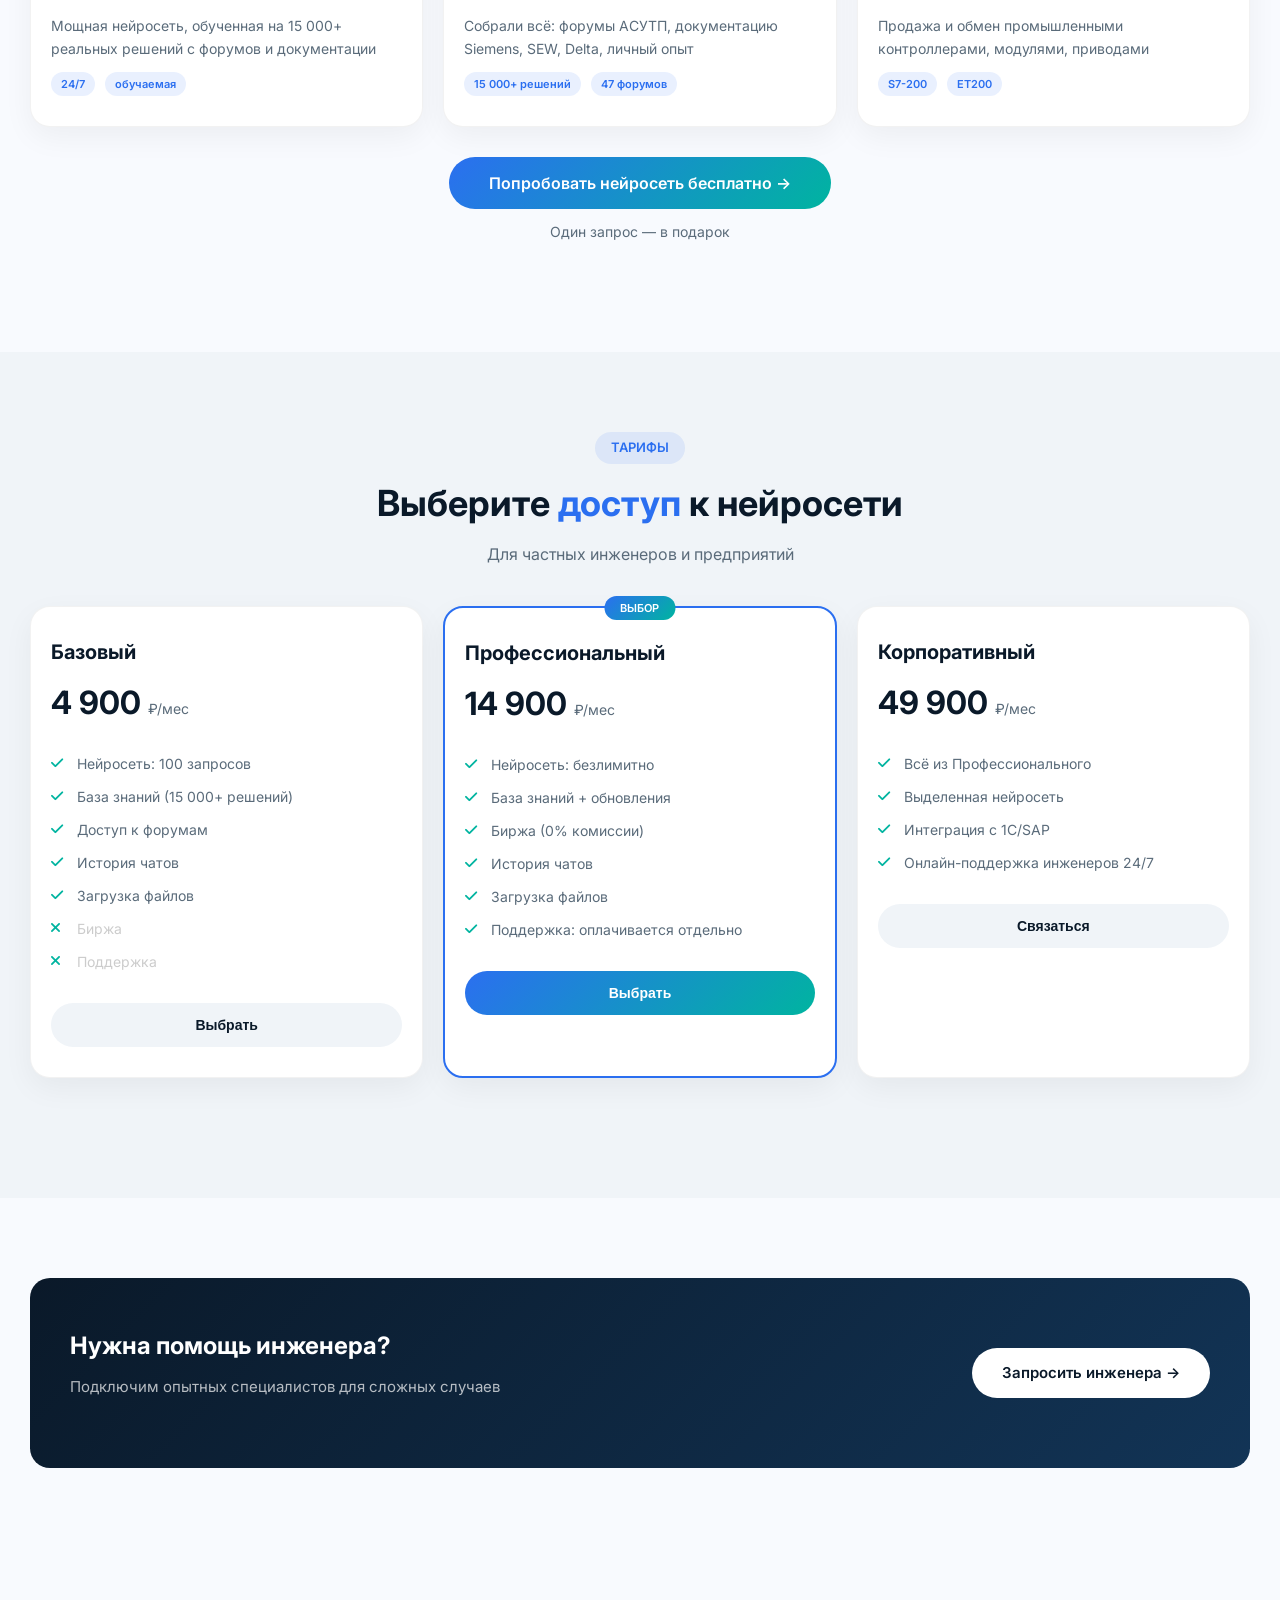
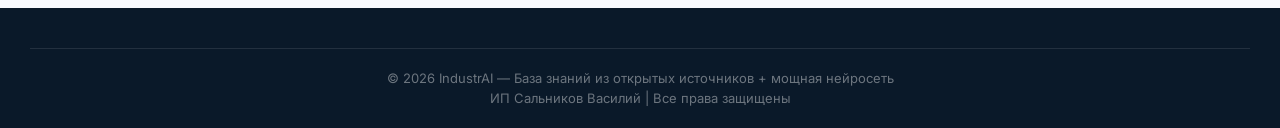
==== commit 9e20b3ed: "Update index.html" ====
--- a/index.html
+++ b/index.html
@@ -2,7 +2,7 @@
 <html lang="ru">
 <head>
     <meta charset="UTF-8">
-    <meta name="viewport" content="width=device-width, initial-scale=1.0, maximum-scale=1.0, user-scalable=yes">
+    <meta name="viewport" content="width=device-width, initial-scale=1.0, maximum-scale=1.0, user-scalable=yes, viewport-fit=cover">
     <meta name="copyright" content="IndustrAI - Василий Сальников, 2026. Все права защищены">
     <meta name="author" content="Василий Сальников">
     <link rel="icon" href="data:image/svg+xml,<svg xmlns='http://www.w3.org/2000/svg' viewBox='0 0 100 100'><rect width='100' height='100' rx='20' fill='%232B6FF0'/><text x='50' y='70' font-size='70' text-anchor='middle' fill='white' font-family='Arial' font-weight='bold'>IA</text></svg>">
@@ -11,7 +11,111 @@
     <link rel="preconnect" href="https://fonts.gstatic.com" crossorigin>
     <link href="https://fonts.googleapis.com/css2?family=Inter:wght@300;400;500;600;700;800&family=JetBrains+Mono:wght@400;500&display=swap" rel="stylesheet">
     <link rel="stylesheet" href="https://cdnjs.cloudflare.com/ajax/libs/font-awesome/6.0.0-beta3/css/all.min.css">
-    <link rel="stylesheet" href="style.css">
+    <!-- Подключаем CSS с принудительным обновлением кэша -->
+    <link rel="stylesheet" href="style.css?v=3">
+    
+    <style>
+        /* КРИТИЧЕСКИЕ СТИЛИ ДЛЯ МОБИЛЬНЫХ УСТРОЙСТВ - ДЛЯ ГАРАНТИИ */
+        @media (max-width: 768px) {
+            /* Область ввода чата - гарантированно видна */
+            .chat-input-area {
+                padding: 10px 12px !important;
+                background: white !important;
+                border-top: 1px solid #E0E8F0 !important;
+            }
+            
+            .chat-input-wrapper {
+                display: flex !important;
+                gap: 8px !important;
+                align-items: center !important;
+                width: 100% !important;
+            }
+            
+            .chat-input {
+                flex: 1 !important;
+                padding: 10px 14px !important;
+                font-size: 14px !important;
+                background: #F5F7FA !important;
+                border: 1px solid #E0E8F0 !important;
+                border-radius: 30px !important;
+                -webkit-appearance: none !important;
+            }
+            
+            /* Кнопка отправки - БОЛЬШАЯ И ВИДИМАЯ */
+            .chat-send {
+                width: 44px !important;
+                height: 44px !important;
+                min-width: 44px !important;
+                background: linear-gradient(135deg, #2B6FF0, #00B4A0) !important;
+                border-radius: 50% !important;
+                display: flex !important;
+                align-items: center !important;
+                justify-content: center !important;
+                color: white !important;
+                border: none !important;
+                cursor: pointer !important;
+                flex-shrink: 0 !important;
+            }
+            
+            .chat-send i {
+                font-size: 18px !important;
+            }
+            
+            /* Кнопка прикрепления файла */
+            .attach-btn {
+                width: 44px !important;
+                height: 44px !important;
+                min-width: 44px !important;
+                background: #F0F4F8 !important;
+                border-radius: 50% !important;
+                display: flex !important;
+                align-items: center !important;
+                justify-content: center !important;
+                color: #2B6FF0 !important;
+                border: 1px solid #E0E8F0 !important;
+                cursor: pointer !important;
+                flex-shrink: 0 !important;
+            }
+            
+            /* Контейнер чата */
+            .chat-container {
+                margin: 10px 12px 20px !important;
+                border-radius: 20px !important;
+                display: flex !important;
+                flex-direction: column !important;
+            }
+            
+            /* Боковая панель */
+            .chat-sidebar {
+                height: auto !important;
+                max-height: 200px !important;
+                min-height: auto !important;
+                padding: 12px !important;
+            }
+            
+            /* Основная область чата */
+            .chat-main {
+                height: 55vh !important;
+                min-height: 400px !important;
+            }
+            
+            /* Сообщения */
+            .message-content {
+                max-width: 85% !important;
+                font-size: 13px !important;
+                padding: 10px 14px !important;
+            }
+            
+            /* Отступы для тела */
+            body {
+                padding-top: 60px !important;
+            }
+            
+            .container {
+                padding: 0 12px !important;
+            }
+        }
+    </style>
 </head>
 <body>
     <!-- Мобильное меню -->
@@ -170,11 +274,14 @@
                         </div>
                     </div>
 
-                    <!-- Видеоблок -->
+                    <!-- Видеоблок с видео из репозитория -->
                     <div class="video-block">
                         <h4><i class="fas fa-play-circle"></i> Как работает IndustrAI</h4>
                         <div class="video-container">
-                            <iframe src="https://drive.google.com/file/d/10AdPuEty7c0KK6wKEaGJXi57FmciTdPA/preview" allow="autoplay"></iframe>
+                            <video width="100%" height="auto" autoplay muted loop playsinline>
+                                <source src="promo.mp4" type="video/mp4">
+                                Ваш браузер не поддерживает видео.
+                            </video>
                         </div>
                     </div>
                 </div>
@@ -306,6 +413,6 @@
         </div>
     </footer>
 
-    <script src="script.js"></script>
+    <script src="script.js?v=3"></script>
 </body>
 </html>
--- a/style.css
+++ b/style.css
@@ -12,17 +12,18 @@
     line-height: 1.5;
     overflow-x: hidden;
     -webkit-tap-highlight-color: transparent;
+    padding-top: 70px;
 }
 
 .container {
-    max-width: 1400px;
+    max-width: 1600px;
     margin: 0 auto;
     padding: 0 30px;
 }
 
 @media (min-width: 1600px) {
     .container {
-        max-width: 1500px;
+        max-width: 1800px;
     }
 }
 
@@ -247,7 +248,7 @@
     background: linear-gradient(135deg, #2B6FF0, #00B4A0);
     color: white;
     padding: 20px 0;
-    margin-top: 70px;
+    margin-top: 0;
 }
 
 .subscription-banner .container {
@@ -353,7 +354,7 @@
     display: flex;
     flex-direction: column;
     gap: 20px;
-    margin-top: 120px; /* Немного уменьшил, чтобы видео влезло */
+    margin-top: 0;
 }
 
 @media (max-width: 1199px) {
@@ -396,7 +397,6 @@
     .hero h1 {
         font-size: 52px;
         max-width: 700px;
-        white-space: nowrap;
     }
 }
 
@@ -622,7 +622,7 @@
 .video-container {
     position: relative;
     width: 100%;
-    padding-bottom: 56.25%; /* 16:9 соотношение */
+    padding-bottom: 56.25%;
     height: 0;
     overflow: hidden;
     border-radius: 12px;
@@ -1112,21 +1112,23 @@
     box-shadow: 0 10px 20px rgba(43,111,240,0.3);
 }
 
-/* Чат */
+/* ===== ЧАТ ===== */
 .chat-container {
-    max-width: 1200px;
-    margin: -30px auto 40px;
+    max-width: 1400px;
+    margin: 20px auto 40px;
     background: white;
     border-radius: 24px;
     box-shadow: 0 20px 40px rgba(0,0,0,0.2);
     overflow: hidden;
     display: grid;
-    grid-template-columns: 280px 1fr;
+    grid-template-columns: 300px 1fr;
 }
 
 @media (max-width: 768px) {
     .chat-container {
         grid-template-columns: 1fr;
+        margin: 10px 12px 20px;
+        border-radius: 20px;
     }
 }
 
@@ -1136,8 +1138,18 @@
     color: white;
     padding: 20px;
     border-right: 1px solid rgba(255,255,255,0.1);
-    height: 600px;
+    height: 70vh;
+    min-height: 500px;
     overflow-y: auto;
+}
+
+@media (max-width: 768px) {
+    .chat-sidebar {
+        height: auto;
+        max-height: 250px;
+        min-height: auto;
+        padding: 16px;
+    }
 }
 
 .sidebar-header {
@@ -1239,7 +1251,15 @@
 .chat-main {
     display: flex;
     flex-direction: column;
-    height: 600px;
+    height: 70vh;
+    min-height: 500px;
+}
+
+@media (max-width: 768px) {
+    .chat-main {
+        height: 65vh;
+        min-height: 450px;
+    }
 }
 
 .chat-header {
@@ -1250,6 +1270,12 @@
     align-items: center;
     gap: 12px;
     border-bottom: 1px solid rgba(255,255,255,0.1);
+}
+
+@media (max-width: 768px) {
+    .chat-header {
+        padding: 12px 15px;
+    }
 }
 
 .chat-avatar {
@@ -1265,9 +1291,22 @@
     flex-shrink: 0;
 }
 
+@media (max-width: 768px) {
+    .chat-avatar {
+        width: 36px;
+        height: 36px;
+    }
+}
+
 .chat-title h3 {
     font-size: 16px;
     margin-bottom: 2px;
+}
+
+@media (max-width: 768px) {
+    .chat-title h3 {
+        font-size: 14px;
+    }
 }
 
 .chat-title p {
@@ -1284,6 +1323,13 @@
     border: 1px solid rgba(255,255,255,0.2);
 }
 
+@media (max-width: 768px) {
+    .query-counter {
+        font-size: 10px;
+        padding: 4px 10px;
+    }
+}
+
 .chat-messages {
     flex: 1;
     padding: 20px;
@@ -1291,6 +1337,12 @@
     background: #F8FAFE;
 }
 
+@media (max-width: 768px) {
+    .chat-messages {
+        padding: 16px;
+    }
+}
+
 .message {
     display: flex;
     gap: 12px;
@@ -1310,6 +1362,10 @@
     flex-shrink: 0;
 }
 
+.message-avatar i {
+    font-size: 16px;
+}
+
 .message.user .message-avatar {
     background: #0A1929;
     color: white;
@@ -1324,15 +1380,22 @@
     background: white;
     padding: 14px 18px;
     border-radius: 18px;
-    max-width: 70%;
+    max-width: 75%;
     font-size: 14px;
     line-height: 1.6;
     box-shadow: 0 2px 8px rgba(0,0,0,0.05);
 }
 
+@media (max-width: 768px) {
+    .message-content {
+        max-width: 85%;
+        font-size: 13px;
+        padding: 10px 14px;
+    }
+}
+
 .message.bot .message-content {
     border-left: 3px solid #2B6FF0;
-    font-family: 'JetBrains Mono', monospace;
     background: #F5F7FA;
 }
 
@@ -1344,6 +1407,158 @@
 
 .message.user {
     flex-direction: row-reverse;
+}
+
+/* ===== КРАСИВОЕ ОФОРМЛЕНИЕ ОТВЕТОВ AI ===== */
+.ai-response {
+    font-size: 14px;
+    line-height: 1.7;
+    color: #1a2a3a;
+}
+
+.ai-response strong {
+    color: #2B6FF0;
+    font-weight: 700;
+    background: rgba(43,111,240,0.08);
+    padding: 0 4px;
+    border-radius: 4px;
+}
+
+.ai-response code {
+    background: #1a2a3a;
+    color: #00d4aa;
+    padding: 2px 6px;
+    border-radius: 6px;
+    font-family: 'JetBrains Mono', monospace;
+    font-size: 13px;
+}
+
+/* Заголовки разделов */
+.ai-section-header {
+    background: linear-gradient(135deg, #2B6FF0, #00B4A0);
+    color: white;
+    padding: 8px 16px;
+    border-radius: 30px;
+    margin: 16px 0 12px 0;
+    font-weight: 600;
+    font-size: 13px;
+    display: inline-flex;
+    align-items: center;
+    gap: 8px;
+}
+
+@media (max-width: 768px) {
+    .ai-section-header {
+        font-size: 11px;
+        padding: 5px 12px;
+    }
+}
+
+.ai-section-header i {
+    font-size: 14px;
+}
+
+/* Нумерованные шаги */
+.ai-step {
+    margin: 10px 0;
+    display: flex;
+    align-items: flex-start;
+    gap: 12px;
+    background: #f8fafd;
+    padding: 8px 12px;
+    border-radius: 12px;
+    border-left: 3px solid #2B6FF0;
+}
+
+@media (max-width: 768px) {
+    .ai-step {
+        gap: 8px;
+        padding: 6px 10px;
+    }
+}
+
+.step-number {
+    background: #2B6FF0;
+    color: white;
+    width: 26px;
+    height: 26px;
+    border-radius: 50%;
+    display: inline-flex;
+    align-items: center;
+    justify-content: center;
+    font-size: 12px;
+    font-weight: bold;
+    flex-shrink: 0;
+    box-shadow: 0 2px 6px rgba(43,111,240,0.3);
+}
+
+@media (max-width: 768px) {
+    .step-number {
+        width: 20px;
+        height: 20px;
+        font-size: 10px;
+    }
+}
+
+.step-text {
+    flex: 1;
+    color: #1a2a3a;
+}
+
+/* Маркированные списки */
+.ai-bullet {
+    margin: 8px 0;
+    display: flex;
+    align-items: center;
+    gap: 10px;
+    padding: 6px 12px;
+    background: #ffffff;
+    border-radius: 10px;
+    border: 1px solid #e8edf2;
+}
+
+@media (max-width: 768px) {
+    .ai-bullet {
+        gap: 8px;
+        padding: 5px 10px;
+    }
+    
+    .ai-bullet i {
+        font-size: 12px;
+    }
+}
+
+.ai-bullet i {
+    color: #00B4A0;
+    width: 20px;
+    font-size: 14px;
+}
+
+.ai-bullet span {
+    flex: 1;
+}
+
+/* Разделитель */
+.ai-divider {
+    height: 1px;
+    background: linear-gradient(90deg, transparent, #2B6FF0, #00B4A0, transparent);
+    margin: 16px 0;
+}
+
+/* Мыслительный процесс */
+.thinking {
+    color: #5A6B7A;
+    font-style: italic;
+    display: flex;
+    align-items: center;
+    gap: 10px;
+    padding: 12px;
+    background: #f0f4f8;
+    border-radius: 20px;
+}
+
+.thinking i {
+    color: #2B6FF0;
 }
 
 .message-attachment {
@@ -1367,20 +1582,41 @@
     border-top: 1px solid #E0E8F0;
 }
 
+@media (max-width: 768px) {
+    .chat-input-area {
+        padding: 12px;
+    }
+}
+
 .chat-input-wrapper {
     display: flex;
     gap: 10px;
     align-items: center;
+}
+
+@media (max-width: 768px) {
+    .chat-input-wrapper {
+        gap: 8px;
+    }
 }
 
 .chat-input {
     flex: 1;
-    padding: 12px 16px;
+    padding: 14px 18px;
     border: 2px solid #E0E8F0;
     border-radius: 40px;
     font-family: 'Inter', sans-serif;
-    font-size: 14px;
-    transition: 0.3s;
+    font-size: 15px;
+    transition: 0.3s;
+}
+
+@media (max-width: 768px) {
+    .chat-input {
+        padding: 12px 16px;
+        font-size: 14px;
+        background: #F5F7FA;
+        border: 1px solid #E0E8F0;
+    }
 }
 
 .chat-input:focus {
@@ -1389,8 +1625,8 @@
 }
 
 .attach-btn {
-    width: 44px;
-    height: 44px;
+    width: 48px;
+    height: 48px;
     border-radius: 50%;
     background: #F0F4F8;
     border: 2px solid #E0E8F0;
@@ -1401,6 +1637,17 @@
     align-items: center;
     justify-content: center;
     transition: 0.3s;
+    flex-shrink: 0;
+}
+
+@media (max-width: 768px) {
+    .attach-btn {
+        width: 44px;
+        height: 44px;
+        min-width: 44px;
+        background: #F0F4F8;
+        border: 1px solid #E0E8F0;
+    }
 }
 
 .attach-btn:hover {
@@ -1410,8 +1657,8 @@
 }
 
 .chat-send {
-    width: 44px;
-    height: 44px;
+    width: 48px;
+    height: 48px;
     border-radius: 50%;
     background: linear-gradient(135deg, #2B6FF0, #00B4A0);
     color: white;
@@ -1423,6 +1670,18 @@
     justify-content: center;
     flex-shrink: 0;
     transition: 0.3s;
+}
+
+@media (max-width: 768px) {
+    .chat-send {
+        width: 44px;
+        height: 44px;
+        min-width: 44px;
+    }
+    
+    .chat-send i {
+        font-size: 18px;
+    }
 }
 
 .chat-send:hover {
@@ -1508,6 +1767,13 @@
 @media (min-width: 1024px) {
     .items-grid {
         grid-template-columns: repeat(4, 1fr);
+    }
+}
+
+@media (max-width: 480px) {
+    .items-grid {
+        grid-template-columns: 1fr;
+        gap: 16px;
     }
 }
 
@@ -1611,12 +1877,71 @@
     box-shadow: 0 10px 30px rgba(0,0,0,0.1);
 }
 
+@media (max-width: 768px) {
+    .add-form {
+        margin: 20px 16px;
+        padding: 24px 16px;
+    }
+}
+
+.form-input, .form-select, .form-textarea {
+    width: 100%;
+    padding: 12px 16px;
+    border: 2px solid #E0E8F0;
+    border-radius: 12px;
+    font-family: 'Inter', sans-serif;
+    font-size: 14px;
+    transition: 0.3s;
+}
+
+.form-input:focus, .form-select:focus, .form-textarea:focus {
+    outline: none;
+    border-color: #2B6FF0;
+}
+
+.form-textarea {
+    min-height: 100px;
+    resize: vertical;
+}
+
+.price-row {
+    display: flex;
+    gap: 10px;
+    align-items: center;
+}
+
+.price-input {
+    flex: 1;
+}
+
+.price-hint {
+    font-size: 12px;
+    color: #5A6B7A;
+    white-space: nowrap;
+}
+
 .seller-cabinet {
     background: white;
     border-radius: 24px;
     padding: 30px 20px;
     margin: 30px 0;
     box-shadow: 0 10px 30px rgba(0,0,0,0.1);
+}
+
+@media (max-width: 768px) {
+    .seller-cabinet {
+        margin: 20px 16px;
+        padding: 20px 16px;
+    }
+}
+
+.admin-badge {
+    font-size: 12px;
+    background: #2B6FF0;
+    color: white;
+    padding: 2px 8px;
+    border-radius: 20px;
+    margin-left: 10px;
 }
 
 .seller-item {
@@ -1680,6 +2005,13 @@
     position: relative;
 }
 
+@media (max-width: 768px) {
+    .modal-content {
+        padding: 24px 16px;
+        margin: 0 16px;
+    }
+}
+
 .modal-close {
     position: absolute;
     top: 15px;
@@ -1765,6 +2097,13 @@
     max-width: 400px;
     width: 100%;
     position: relative;
+}
+
+@media (max-width: 768px) {
+    .confirm-content {
+        padding: 24px 20px;
+        margin: 0 16px;
+    }
 }
 
 .confirm-content h3 {
@@ -1849,3 +2188,14 @@
     color: rgba(255,255,255,0.4);
     font-size: 13px;
 }
+
+/* Адаптация для мобильных устройств */
+@media (max-width: 768px) {
+    body {
+        padding-top: 60px;
+    }
+    
+    .container {
+        padding: 0 15px;
+    }
+}
